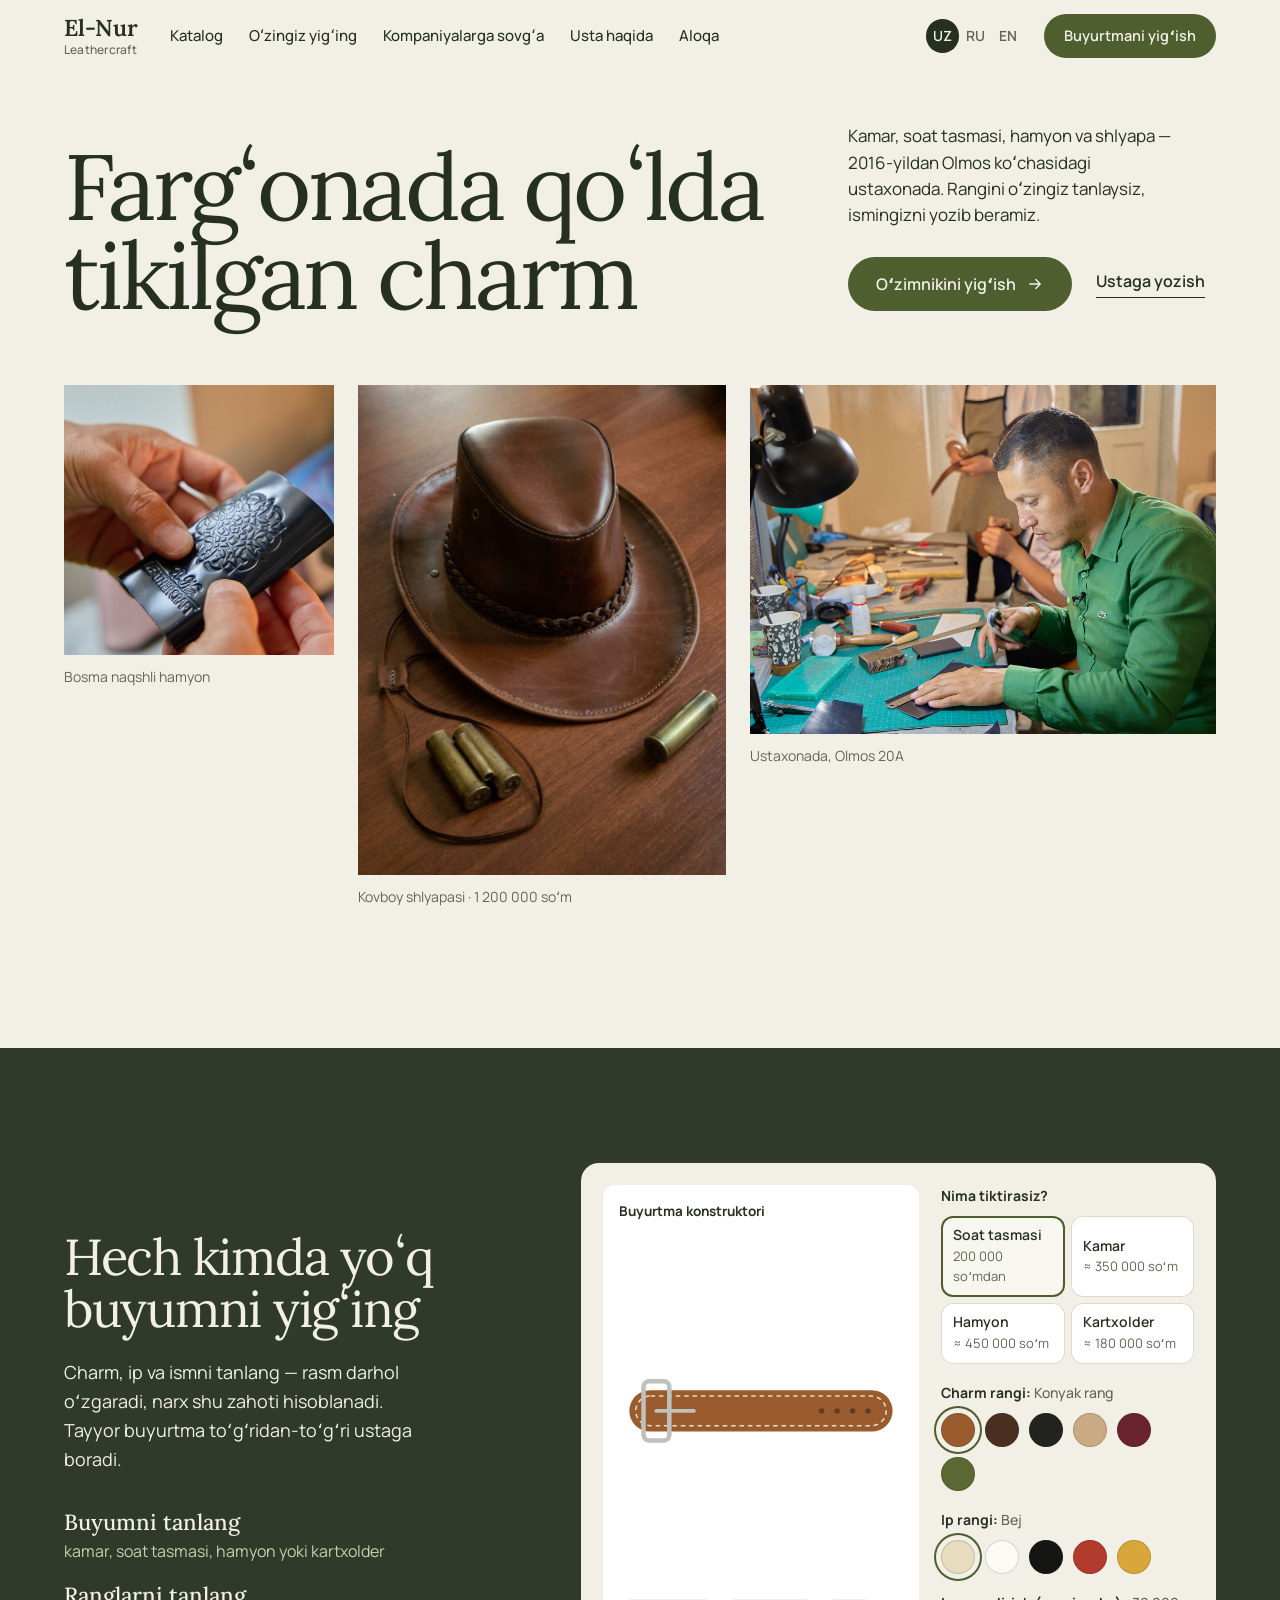
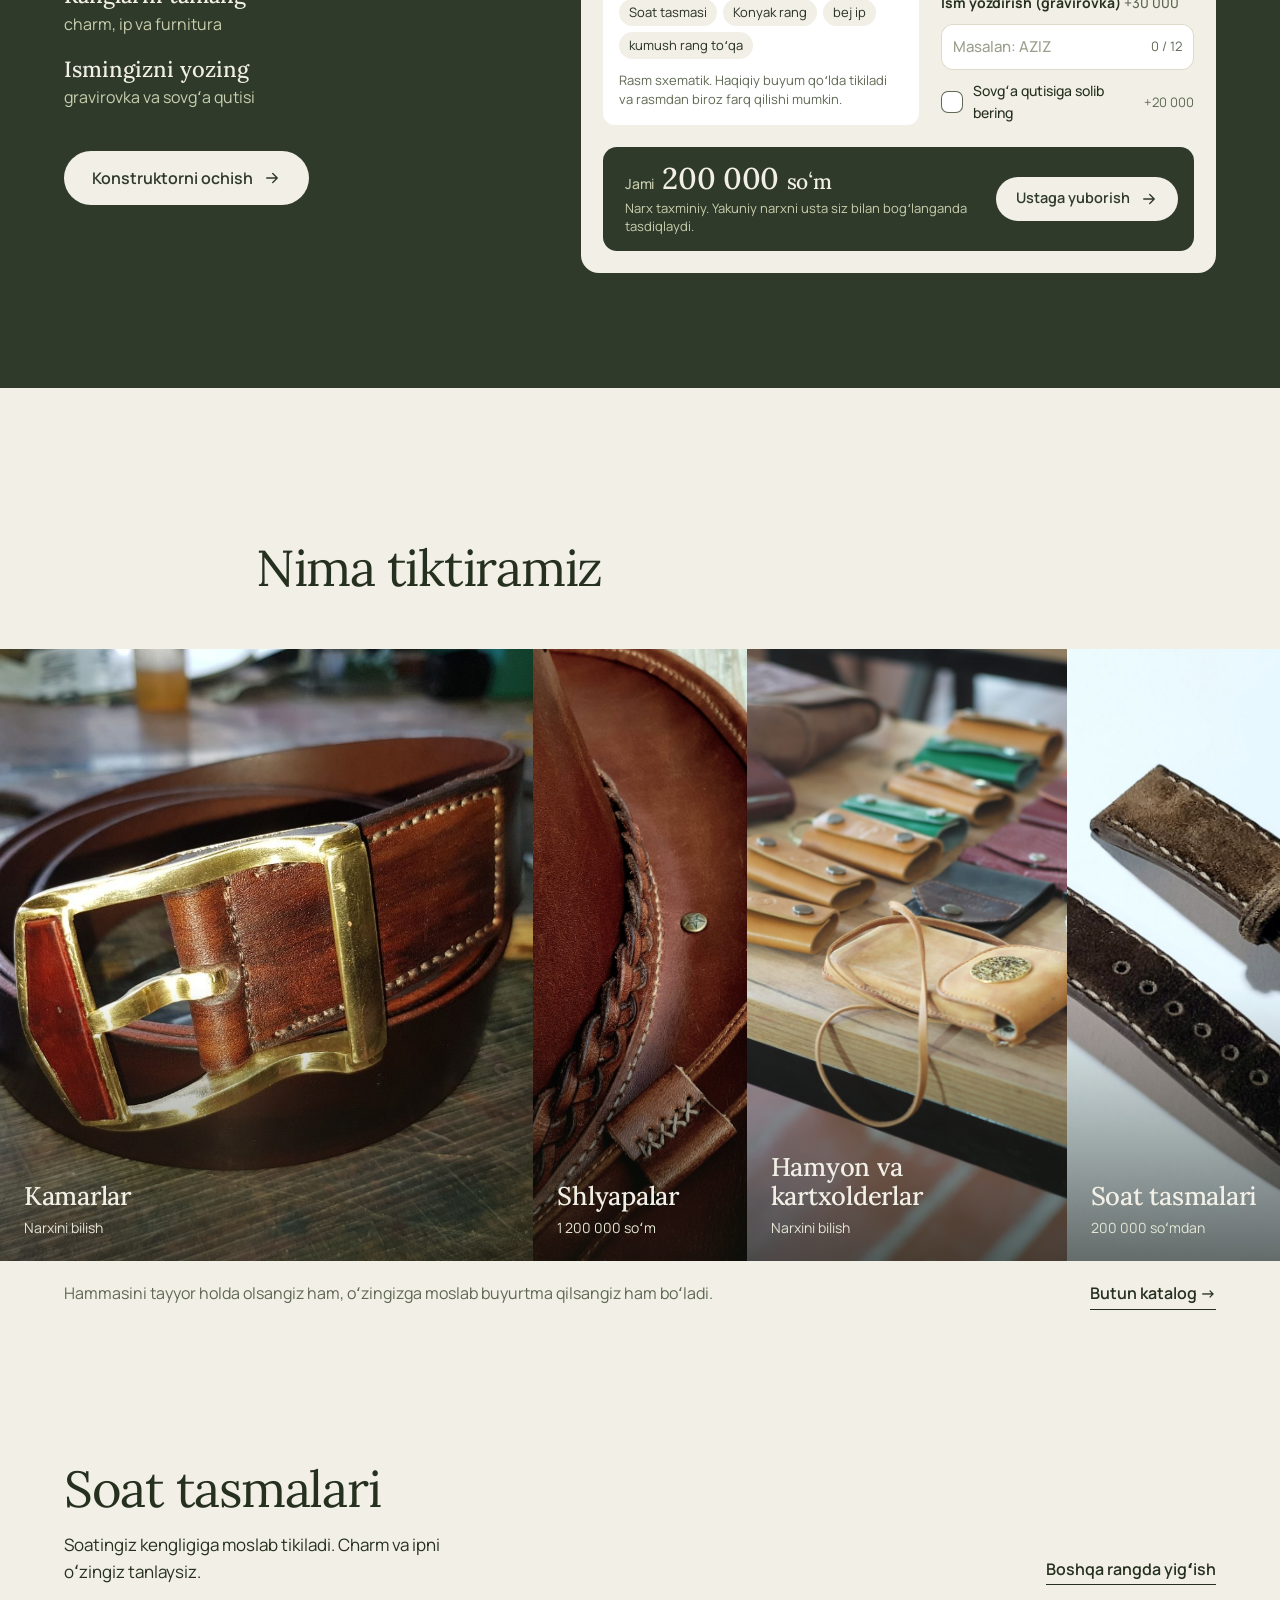
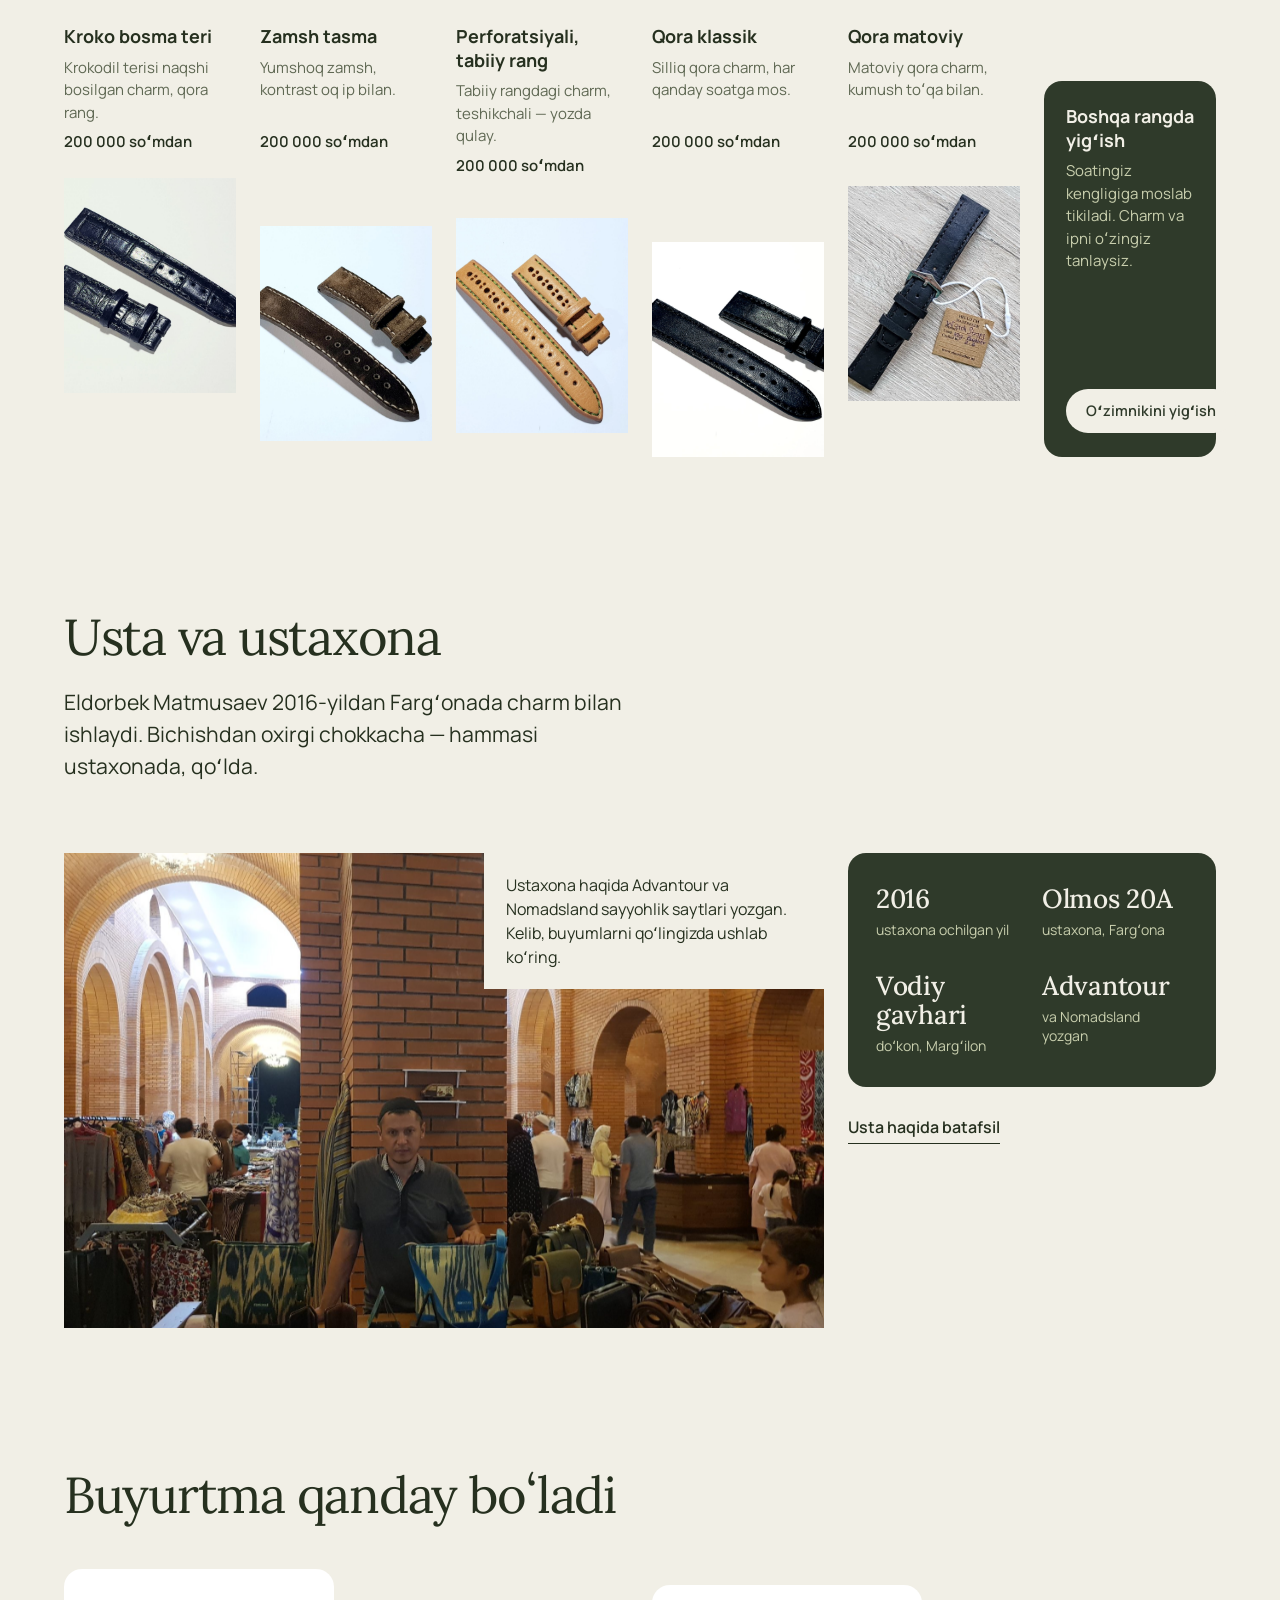
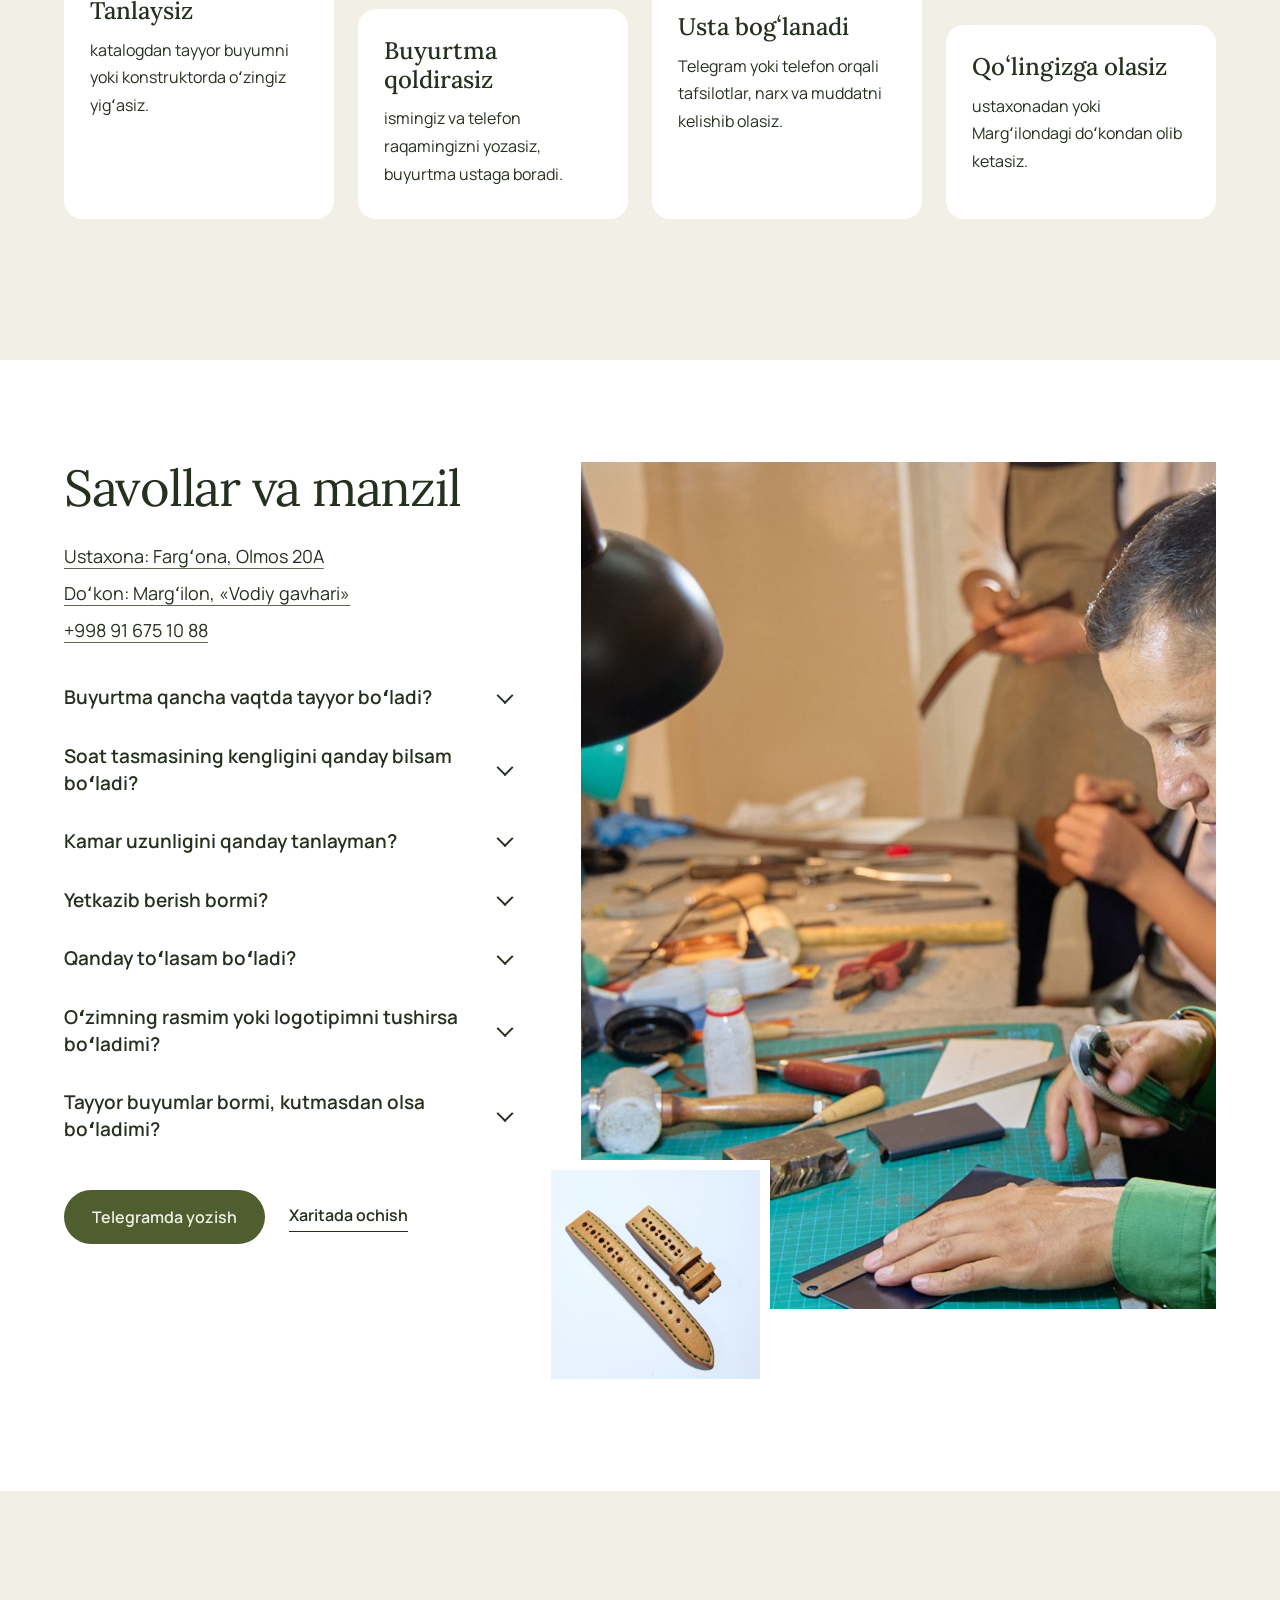
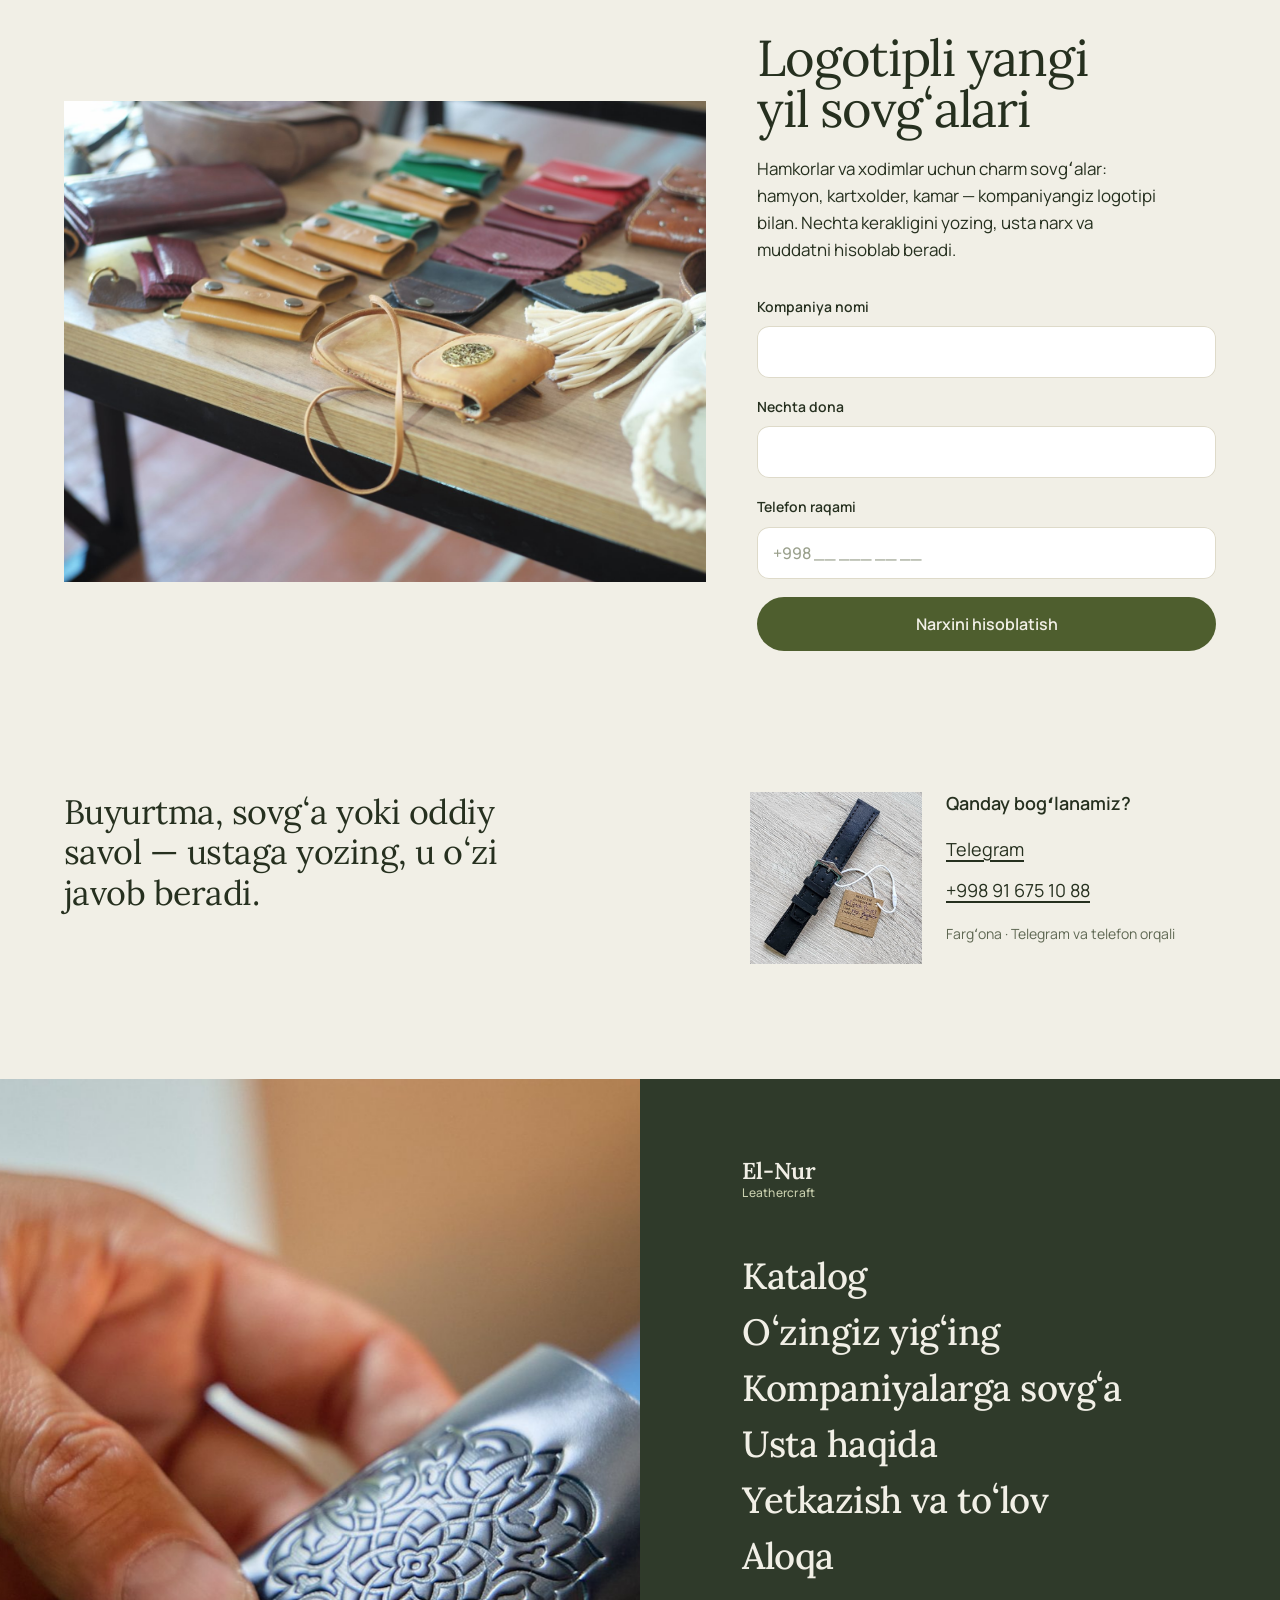
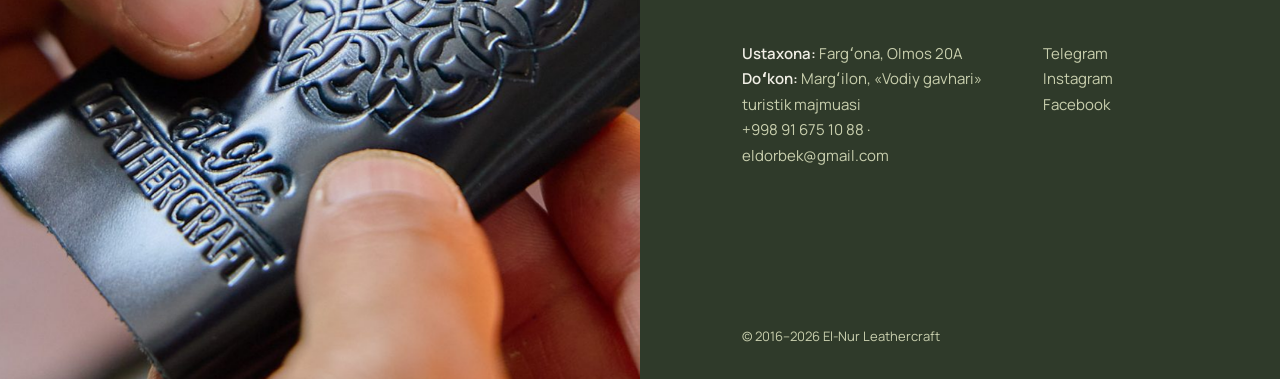
==== index.html @ 0860b99e "El-Nur Leathercraft: sayt (bir sahifali landing + koʻp sahifali versiya) Co-Authored-By: Claude Opus" ====
<!doctype html>
<html lang="uz">
<head>
<meta charset="utf-8">
<meta name="viewport" content="width=device-width, initial-scale=1">
<title>Qoʻlda tikilgan charm buyumlar, Fargʻona — El-Nur</title>
<meta name="description" content="Charm kamar, soat tasmasi, hamyon va shlyapa buyurtmaga: rangini oʻzingiz tanlaysiz, ismingizni yozamiz. Fargʻonadagi ustaxona, 2016-yildan.">
<meta property="og:title" content="Qoʻlda tikilgan charm buyumlar, Fargʻona — El-Nur"><meta property="og:description" content="Charm kamar, soat tasmasi, hamyon va shlyapa buyurtmaga. Fargʻonadagi ustaxona, 2016-yildan."><meta property="og:type" content="website"><meta property="og:image" content="img/master.jpg">
<link rel="icon" href="data:image/svg+xml,%3Csvg xmlns='http://www.w3.org/2000/svg' viewBox='0 0 32 32'%3E%3Crect width='32' height='32' rx='8' fill='%232F3A2A'/%3E%3Ctext x='16' y='22' text-anchor='middle' font-family='Georgia,serif' font-weight='600' font-size='17' fill='%23F1EFE6'%3EEN%3C/text%3E%3C/svg%3E">
<link rel="preconnect" href="https://fonts.googleapis.com">
<link rel="preconnect" href="https://fonts.gstatic.com" crossorigin>
<link href="https://fonts.googleapis.com/css2?family=Lora:wght@400;500;600&family=Manrope:wght@400;500;600;700&display=swap" rel="stylesheet">
<link rel="stylesheet" href="css/style.css">
<link rel="stylesheet" href="css/home.css">
<link rel="preload" as="image" href="img/master.jpg">
<script>document.documentElement.className+=" js"</script>
<script>window.PAGE_META={"uz": ["Qoʻlda tikilgan charm buyumlar, Fargʻona — El-Nur", "Charm kamar, soat tasmasi, hamyon va shlyapa buyurtmaga: rangini oʻzingiz tanlaysiz, ismingizni yozamiz. Fargʻonadagi ustaxona, 2016-yildan."], "ru": ["Кожаные изделия ручной работы в Фергане — El-Nur", "Ремни, ремешки для часов, кошельки и шляпы на заказ: выберите цвет кожи и нитки, добавьте имя. Мастерская в Фергане с 2016 года."], "en": ["Handmade Leather Goods in Fergana — El-Nur Leathercraft", "Belts, watch straps, wallets and hats made to order in Fergana, Uzbekistan. Pick the leather and thread, add initials. Since 2016."]}</script>
</head>
<body class="home" data-page="home" data-langs="uz,ru,en">
<header class="site"><div class="wrap bar"><a class="logo" href="index.html" aria-label="El-Nur Leathercraft"><b>El-Nur</b><span>Leathercraft</span></a><nav class="nav" aria-label="Menu"><a href="katalog.html" data-t="nav.catalog"></a><a href="konstruktor.html" data-t="nav.build"></a><a href="sovgalar.html" data-t="nav.gifts" data-noen></a><a href="usta.html" data-t="nav.about"></a><a href="aloqa.html" data-t="nav.contact"></a></nav><div class="end"><div class="lang" role="group" data-aria="lang.label"><button type="button" data-set="uz" aria-pressed="true">UZ</button><button type="button" data-set="ru" aria-pressed="false">RU</button><button type="button" data-set="en" aria-pressed="false">EN</button></div><a class="btn btn-primary btn-sm" href="konstruktor.html" data-t="cta.build"></a><button class="menu-btn" type="button" aria-expanded="false" aria-controls="drawer" data-aria="menu"><svg viewBox="0 0 24 24" width="20" height="20" fill="none" stroke="currentColor" stroke-width="1.7" stroke-linecap="round"><path d="M4 8h16M4 16h16"/></svg><span class="t" data-t="menu"></span></button></div></div><div class="wrap drawer" id="drawer"><a href="katalog.html" data-t="nav.catalog"></a><a href="konstruktor.html" data-t="nav.build"></a><a href="sovgalar.html" data-t="nav.gifts" data-noen></a><a href="usta.html" data-t="nav.about"></a><a href="yetkazish.html" data-t="nav.delivery" data-noen></a><a href="aloqa.html" data-t="nav.contact"></a><div class="lang" role="group" data-aria="lang.label"><button type="button" data-set="uz" aria-pressed="true">UZ</button><button type="button" data-set="ru" aria-pressed="false">RU</button><button type="button" data-set="en" aria-pressed="false">EN</button></div></div></header>

<main id="top">

<!-- 1. Первый экран: заголовок и три фото «на рейке» -->
<section class="h-hero" aria-labelledby="hh">
  <div class="g12 h-top">
    <h1 id="hh" class="h-title" data-t="hm.h1"></h1>
    <div class="h-side">
      <p class="h-lead" data-t="hm.lead"></p>
      <div class="h-ctas">
        <a class="btn btn-primary" href="konstruktor.html"><span data-t="hm.cta"></span><svg class="arr" viewBox="0 0 24 24" fill="none" stroke="currentColor" stroke-width="1.8" stroke-linecap="round" stroke-linejoin="round"><path d="M5 12h14M13 6l6 6-6 6"/></svg></a>
        <a class="link" data-link="tg" href="#" data-t="hm.cta2"></a>
      </div>
    </div>
  </div>
  <div class="g12 h-rail">
    <figure class="pr pr-sq"><img src="img/emboss.jpg" width="2000" height="1333" alt="Bosma naqshli charm hamyon qoʻlda"><figcaption data-t="cap.emboss"></figcaption></figure>
    <figure class="pr pr-tall"><img src="img/hat.jpg" width="768" height="1024" alt="Jigarrang charm kovboy shlyapasi"><figcaption><span data-t="cap.hat"></span> · <span data-t="c.p5"></span></figcaption></figure>
    <figure class="pr pr-wide shutter"><img src="img/master.jpg" width="2000" height="1333" alt="Usta ustaxonada charm bilan ishlamoqda"><figcaption data-t="cap.master"></figcaption></figure>
  </div>
</section>

<!-- 2. Конструктор с живой ценой (выбранный вариант 2) -->
<section class="h-build on-dark" aria-labelledby="bh">
  <div class="wrap h-build-grid">
    <div class="h-build-text rv">
      <h2 id="bh" data-t="hm.bh"></h2>
      <p data-t="hm.bt"></p>
      <ul class="h-steps">
        <li><b data-t="d.s1b"></b><span data-t="d.s1t"></span></li>
        <li><b data-t="d.s2b"></b><span data-t="d.s2t"></span></li>
        <li><b data-t="d.s3b"></b><span data-t="d.s3t"></span></li>
      </ul>
      <a class="btn btn-light" href="konstruktor.html"><span data-t="d.cta"></span><svg class="arr" viewBox="0 0 24 24" fill="none" stroke="currentColor" stroke-width="1.8" stroke-linecap="round" stroke-linejoin="round"><path d="M5 12h14M13 6l6 6-6 6"/></svg></a>
    </div>
    <div class="builder rv d1" id="mini" data-ui aria-label="Konstruktor">
      <div class="stage">
        <div class="stage-top"><b data-t="b.title"></b></div>
        <svg id="art" class="art" viewBox="0 0 520 240" role="img" aria-label=""></svg>
        <div>
          <div class="chips" id="chips"></div>
          <p class="disclaimer" data-t="b.disc"></p>
        </div>
      </div>
      <div class="controls">
        <div><p class="ctl-label" data-t="b.item"></p><div class="items" id="items"></div></div>
        <div><p class="ctl-label"><span class="k" data-t="b.leather"></span>: <span id="leatherName"></span></p><div class="swatches" id="leather"></div></div>
        <div><p class="ctl-label"><span class="k" data-t="b.thread"></span>: <span id="threadName"></span></p><div class="swatches" id="thread"></div></div>
        <div>
          <p class="ctl-label"><span class="k" data-t="b.engr"></span> <span style="white-space:nowrap">+30 000</span></p>
          <label class="field"><input id="engr" autocomplete="off" data-ph="b.engrph" placeholder=""><small id="cnt">0 / 12</small></label>
          <label class="check"><input type="checkbox" id="box"> <b data-t="b.box"></b> <span class="pr">+20 000</span></label>
        </div>
      </div>
      <div class="total">
        <div>
          <div class="sum"><small data-t="total"></small><span id="sum">200 000</span> <span class="cur" data-t="cur"></span></div>
          <p data-t="b.approx"></p>
        </div>
        <a class="btn btn-light btn-sm" id="miniGo" href="konstruktor.html"><span data-t="b.send"></span><svg class="arr" viewBox="0 0 24 24" fill="none" stroke="currentColor" stroke-width="1.8" stroke-linecap="round" stroke-linejoin="round"><path d="M5 12h14M13 6l6 6-6 6"/></svg></a>
      </div>
    </div>
  </div>
</section>

<!-- 3. Что шьём: полоса неравных фото -->
<section class="h-band-sec" aria-labelledby="bandh">
  <h2 id="bandh" class="g12-h rv" data-t="hm.band"></h2>
  <div class="band">
    <a class="panel p1" href="katalog.html"><img src="img/belt.jpg" width="1280" height="960" alt="Latun toʻqali charm kamar" loading="lazy"><span class="p-t"><b data-t="c.2"></b><small data-t="tg.ask"></small></span></a>
    <a class="panel p2" href="katalog.html"><img src="img/hat-detail.jpg" width="1012" height="1400" alt="Charm shlyapa, toʻqilgan bogʻich" loading="lazy"><span class="p-t"><b data-t="c.5"></b><small data-t="c.p5"></small></span></a>
    <a class="panel p3" href="katalog.html"><img src="img/table.jpg" width="2000" height="1333" alt="Stol ustida charm hamyon va kartxolderlar" loading="lazy"><span class="p-t"><b data-t="c.3"></b><small data-t="tg.ask"></small></span></a>
    <a class="panel p4" href="katalog.html"><img src="img/strap-suede.jpg" width="1280" height="1280" alt="Zamsh soat tasmasi" loading="lazy"><span class="p-t"><b data-t="c.1"></b><small data-t="c.p1"></small></span></a>
  </div>
  <div class="wrap band-foot"><p data-t="hm.bandcap"></p><a class="link" href="katalog.html" data-t="c.all"></a></div>
</section>

<!-- 4. Ремешки: настоящие модели со старого сайта, ряд с прокруткой -->
<section class="h-straps" aria-labelledby="sh">
  <div class="wrap straps-head rv">
    <div><h2 id="sh" data-t="hm.sh"></h2><p data-t="hm.ss"></p></div>
    <a class="link" href="konstruktor.html?i=strap" data-t="s.more"></a>
  </div>
  <ul class="straps" id="straps">
    <li class="o1"><b data-t="s.croco"></b><p data-t="s.d1"></p><span class="price" data-t="c.p1"></span><img src="img/strap-croco.jpg" width="1280" height="1280" alt="" loading="lazy"></li>
    <li class="o2"><b data-t="s.suede"></b><p data-t="s.d2"></p><span class="price" data-t="c.p1"></span><img src="img/strap-suede.jpg" width="1280" height="1280" alt="" loading="lazy"></li>
    <li class="o3"><b data-t="s.nature"></b><p data-t="s.d3"></p><span class="price" data-t="c.p1"></span><img src="img/strap-nature.jpg" width="1280" height="1280" alt="" loading="lazy"></li>
    <li class="o4"><b data-t="s.black"></b><p data-t="s.d4"></p><span class="price" data-t="c.p1"></span><img src="img/strap-black.jpg" width="1280" height="1280" alt="" loading="lazy"></li>
    <li class="o5"><b data-t="s.matte"></b><p data-t="s.d5"></p><span class="price" data-t="c.p1"></span><img src="img/strap-matte.jpg" width="1000" height="1000" alt="" loading="lazy"></li>
    <li class="o6 more on-dark"><b data-t="s.more"></b><p data-t="hm.ss"></p><a class="btn btn-light btn-sm" href="konstruktor.html?i=strap" data-t="hm.cta"></a></li>
  </ul>
</section>

<!-- 5. Мастер: широкое фото, плашка, факты -->
<section class="h-about wrap" aria-labelledby="ah">
  <h2 id="ah" class="rv" data-t="hm.ah"></h2>
  <p class="about-lead rv" data-t="hm.al"></p>
  <div class="about-tiles">
    <figure class="about-photo rv"><img data-par src="img/shop.jpg" width="2000" height="1500" alt="El-Nur doʻkoni, Margʻilon" loading="lazy"><p class="about-note" data-t="hm.anote"></p></figure>
    <div class="about-side rv d1">
      <dl class="facts about-tile on-dark">
        <div><dt data-t="fx.1b"></dt><dd data-t="fx.1s"></dd></div>
        <div><dt data-t="fx.2b"></dt><dd data-t="fx.2s"></dd></div>
        <div><dt data-t="fx.3b"></dt><dd data-t="fx.3s"></dd></div>
        <div><dt data-t="fx.4b"></dt><dd data-t="fx.4s"></dd></div>
      </dl>
      <div class="badge" data-sax hidden><b data-t="a.badge.b"></b><span data-t="a.badge.t"></span></div>
      <a class="link" href="usta.html" data-t="a.btn"></a>
    </div>
  </div>
</section>

<!-- 6. Как проходит заказ -->
<section class="h-how wrap" aria-labelledby="oh">
  <h2 id="oh" class="rv" data-t="hm.oh"></h2>
  <ol class="how-row">
    <li class="rv"><b data-t="o.1b"></b><span data-t="o.1t"></span></li>
    <li class="rv d1"><b data-t="o.2b"></b><span data-t="o.2t"></span></li>
    <li class="rv d2"><b data-t="o.3b"></b><span data-t="o.3t"></span></li>
    <li class="rv d3"><b data-t="o.4b"></b><span data-t="o.4t"></span></li>
  </ol>
</section>

<!-- 7. Вопросы рядом с фото магазина -->
<section class="h-faq" aria-labelledby="fh">
  <div class="wrap faq-grid">
    <div class="faq-col">
      <h2 id="fh" data-t="hm.fh"></h2>
      <ul class="faq-facts">
        <li><a data-link="route-ws" href="#" data-t="hm.ws"></a></li>
        <li><a data-link="route-sh" href="#" data-t="hm.sp"></a></li>
        <li><a data-link="tel" href="#" data-phone></a></li>
      </ul>
      <div class="faq" id="faq"></div>
      <div class="faq-end"><a class="btn btn-primary" data-link="tg" href="#" data-t="th.tg"></a><a class="link" data-link="route-ws" href="#" data-t="hm.route"></a></div>
    </div>
    <div class="faq-pics">
      <figure class="fp-tall"><img data-par src="img/master.jpg" width="2000" height="1333" alt="Ustaxonada charm bichilmoqda" loading="lazy"></figure>
      <figure class="fp-sq"><img src="img/strap-nature.jpg" width="1280" height="1280" alt="" loading="lazy"></figure>
    </div>
  </div>
</section>

<!-- 8. Компании -->
<section class="h-corp wrap" aria-labelledby="kh" data-noen>
  <div class="corp2" data-formbox>
    <figure class="corp-photo"><img data-par src="img/table.jpg" width="2000" height="1333" alt="Charm hamyon va kartxolderlar" loading="lazy"></figure>
    <div class="corp-body">
      <div data-hide-on-ok>
        <h2 id="kh" data-t="k.h"></h2>
        <p class="t" data-t="k.t"></p>
      </div>
      <form class="form" data-kind="corporate" novalidate>
        <input class="hp" type="text" name="website" tabindex="-1" autocomplete="off" aria-hidden="true">
        <div class="fld"><label for="c1" data-t="k.f1"></label><input id="c1" type="text" name="company" autocomplete="organization"></div>
        <div class="fld"><label for="c2" data-t="k.f2"></label><input id="c2" type="text" name="qty" inputmode="numeric"></div>
        <div class="fld"><label for="c3" data-t="k.f3"></label><input id="c3" type="tel" name="phone" autocomplete="tel" placeholder="+998 __ ___ __ __"><p class="err" data-t="e.phone"></p></div>
        <button class="btn btn-primary" type="submit" data-t="k.btn"></button>
        <div class="fail" role="alert"><p class="fail-t"></p><div class="row"><a class="btn btn-line btn-sm tgbtn" href="#" target="_blank" rel="noopener"></a></div></div>
      </form>
      <div class="thanks" role="status"><h3 class="th-h"></h3><p class="th-t" style="margin-top:12px"></p></div>
    </div>
  </div>
</section>

<!-- 9. Связь -->
<section class="h-contact wrap" aria-labelledby="cq">
  <p class="c-sentence rv" data-t="hm.ct"></p>
  <img class="c-pic rv d1" src="img/strap-matte.jpg" width="1000" height="1000" alt="" loading="lazy">
  <div class="c-links rv d2">
    <h2 id="cq" data-t="hm.cq"></h2>
    <a data-link="tg" href="#">Telegram</a>
    <a data-link="tel" href="#" data-phone></a>
    <small data-t="hm.cn"></small>
  </div>
</section>
</main>

<footer class="h-foot">
  <div class="hf-photo"><img data-par src="img/emboss.jpg" width="2000" height="1333" alt="" loading="lazy"></div>
  <div class="hf-body">
    <a class="logo" href="index.html"><b>El-Nur</b><span>Leathercraft</span></a>
    <nav class="hf-menu" aria-label="Footer">
      <a href="katalog.html" data-t="nav.catalog"></a>
      <a href="konstruktor.html" data-t="nav.build"></a>
      <a href="sovgalar.html" data-t="nav.gifts" data-noen></a>
      <a href="usta.html" data-t="nav.about"></a>
      <a href="yetkazish.html" data-t="nav.delivery" data-noen></a>
      <a href="aloqa.html" data-t="nav.contact"></a>
    </nav>
    <div class="hf-info">
      <div><b data-t="foot.workshop"></b> <span data-t="foot.workshopv"></span><br><b data-t="foot.shop"></b> <span data-t="foot.shopv"></span><br><a data-link="tel" href="#" data-phone></a> · <a data-link="mail" href="#" data-email></a></div>
      <div><a data-link="tg" href="#">Telegram</a><br><a data-link="ig" href="#">Instagram</a><br><a data-link="fb" href="#">Facebook</a></div>
    </div>
    <p class="hf-legal" data-t="foot.copy"></p>
  </div>
</footer>
<div class="fab"><a class="tg" data-link="tg" href="#" data-aria="fab.tg"><svg viewBox="0 0 24 24" fill="none" stroke="currentColor" stroke-width="1.7" stroke-linejoin="round"><path d="M21 4L3 11.2l6.3 2.3L18 7.5l-6.6 7.2 7.1 5.3L21 4z"/></svg></a><a class="call" data-link="tel" href="#" data-aria="fab.call"><svg viewBox="0 0 24 24" fill="none" stroke="currentColor" stroke-width="1.7" stroke-linejoin="round"><path d="M5 4h4l2 5-2.5 1.5a11 11 0 005 5L15 13l5 2v4a2 2 0 01-2 2A16 16 0 013 6a2 2 0 012-2z"/></svg></a></div>
<script src="js/i18n.js"></script>
<script src="js/i18n-home.js"></script>
<script src="js/config.js"></script>
<script src="js/main.js"></script>
<script src="js/builder.js"></script>
<script src="js/home.js"></script>
</body>
</html>
---- css/style.css ----
/* El-Nur Leathercraft — стиль «Олива и лён» (см. дизайн.md). Палитру и шрифты не менять. */
:root{
  --bg:#F1EFE6; --surface:#FFFFFF; --line:#DEDAC9; --text:#26301F; --muted:#5F6853;
  --accent:#4E5E2E; --accent-hover:#435127; --accent-press:#384421;
  --dark:#2F3A2A; --dark-2:#38452F; --on-dark:#F1EFE6; --on-dark-muted:#C9CFAE; --ph:#D6D0BA;
  --sel:#F7F7F0; --error:#9A3B2A;
  --r:18px; --header:72px; --bar:72px;
  --serif:"Lora",Georgia,serif; --sans:"Manrope",system-ui,-apple-system,"Segoe UI",sans-serif;
}
*{box-sizing:border-box;margin:0;padding:0}
html{-webkit-text-size-adjust:100%;scroll-behavior:smooth;scroll-padding-top:calc(var(--header) + 16px)}
body{background:var(--bg);color:var(--text);font:400 17px/1.6 var(--sans);-webkit-font-smoothing:antialiased;overflow-x:hidden}
a{color:inherit}
svg{display:block}
img{max-width:100%;display:block}
[hidden]{display:none!important}
.wrap{max-width:1360px;margin:0 auto;padding-left:40px;padding-right:40px}
:focus-visible{outline:2px solid var(--accent);outline-offset:3px}
.on-dark :focus-visible,.site :focus-visible,.foot :focus-visible,.hero :focus-visible .btn{outline-color:var(--on-dark-muted)}
.builder :focus-visible,.kb :focus-visible{outline-color:var(--accent)}
.sr{position:absolute;width:1px;height:1px;overflow:hidden;clip:rect(0 0 0 0);white-space:nowrap}

/* ---------- шапка ---------- */
.site{position:sticky;top:0;z-index:30;background:var(--dark);color:var(--on-dark)}
.bar{display:flex;align-items:center;gap:32px;height:var(--header)}
.logo{display:flex;flex-direction:column;text-decoration:none;line-height:1}
.logo b{font:600 23px/1 var(--serif);letter-spacing:-.01em}
.logo span{font:500 12px/1 var(--sans);color:var(--on-dark-muted);margin-top:5px;letter-spacing:.02em}
.nav{display:flex;gap:26px}
.nav a{font-size:15px;font-weight:500;text-decoration:none;padding:6px 0;background:linear-gradient(currentColor,currentColor) 0 100%/0 1px no-repeat;transition:background-size .25s}
.nav a:hover,.nav a[aria-current="page"]{background-size:100% 1px}
.end{margin-left:auto;display:flex;align-items:center;gap:20px}
.lang{display:flex;align-items:center;font-size:14px;font-weight:600;color:var(--on-dark-muted)}
.lang button{font:inherit;color:inherit;background:none;border:0;cursor:pointer;padding:6px 7px;border-radius:999px;transition:background-color .2s,color .2s}
.lang button:hover{color:var(--on-dark)}
.lang button[aria-pressed="true"]{color:var(--dark);background:var(--on-dark)}
.menu-btn{display:none;align-items:center;gap:8px;height:44px;padding:0 14px;border:0;border-radius:999px;background:var(--dark-2);color:var(--on-dark);font:600 14px/1 var(--sans);cursor:pointer}
.drawer{display:none;border-top:1px solid rgba(201,207,174,.2);padding-top:12px;padding-bottom:20px}
.drawer.open{display:block}
.drawer a{display:block;padding:12px 0;font-size:18px;font-weight:500;text-decoration:none}
.drawer .lang{margin-top:10px}

/* ---------- кнопки ---------- */
.btn{display:inline-flex;align-items:center;justify-content:center;gap:10px;height:54px;padding:0 28px;border-radius:999px;border:0;font:600 16px/1 var(--sans);text-decoration:none;cursor:pointer;transition:background-color .2s,color .2s,transform .15s,box-shadow .2s;white-space:nowrap}
.btn svg{width:18px;height:18px;flex:none;transition:transform .2s}
.btn:hover svg.arr{transform:translateX(3px)}
.btn:active{transform:translateY(1px)}
.btn:disabled,.btn[aria-disabled="true"]{background:var(--line);color:var(--muted);cursor:not-allowed}
.btn-light{background:var(--on-dark);color:var(--dark)}
.btn-light:hover{background:var(--surface)}
.btn-line-dark{background:transparent;color:var(--on-dark);box-shadow:inset 0 0 0 1.5px rgba(201,207,174,.55)}
.btn-line-dark:hover{box-shadow:inset 0 0 0 1.5px var(--on-dark)}
.btn-primary{background:var(--accent);color:var(--on-dark)}
.btn-primary:hover{background:var(--accent-hover)}
.btn-primary:active{background:var(--accent-press)}
.btn-line{background:transparent;color:var(--text);box-shadow:inset 0 0 0 1.5px var(--text)}
.btn-line:hover{background:var(--surface);box-shadow:none}
.btn-sm{height:44px;padding:0 20px;font-size:14.5px}
.btn-block{width:100%}
.link{font-weight:600;font-size:16px;text-decoration:none;border-bottom:1.5px solid currentColor;padding-bottom:2px}

/* ---------- заглушка фото ---------- */
.ph{position:relative;background:var(--ph);overflow:hidden;border-radius:var(--r)}
.ph::before{content:"";position:absolute;inset:0;background:repeating-linear-gradient(135deg,transparent 0 22px,rgba(38,48,31,.035) 22px 23px)}
.ph svg{position:absolute;right:18px;top:18px;width:22px;height:22px;color:var(--muted)}
.ph-label{position:absolute;left:20px;right:20px;bottom:18px;font-size:13px;line-height:1.45;color:var(--muted)}
.ph-label b{display:block;color:var(--text);font-weight:600}

/* ---------- первый экран ---------- */
.hero{background:var(--dark);color:var(--on-dark);padding:48px 0 88px}
.hero-grid{display:grid;grid-template-columns:minmax(0,5fr) minmax(0,6.4fr);gap:64px;align-items:center;min-height:calc(100svh - var(--header) - 136px)}
.eyebrow{font-size:16px;font-weight:500;color:var(--muted);margin-bottom:28px}
.hero .eyebrow,.on-dark .eyebrow{color:var(--on-dark-muted)}
h1,.h1{font:500 clamp(40px,2.1rem + 2.5vw,72px)/1.03 var(--serif);letter-spacing:-.025em;text-wrap:balance}
h2,.h2{font:500 clamp(32px,1.6rem + 1.6vw,52px)/1.05 var(--serif);letter-spacing:-.02em;text-wrap:balance}
h3,.h3{font:500 clamp(22px,1.2rem + .8vw,30px)/1.2 var(--serif);letter-spacing:-.01em}
.lead{margin-top:30px;max-width:32em;font-size:18px;line-height:1.6}
.ctas{display:flex;flex-wrap:wrap;gap:12px;margin-top:40px}
.note{margin-top:44px;display:flex;gap:28px;flex-wrap:wrap;font-size:14.5px;color:var(--on-dark-muted)}
.note b{display:block;font:500 20px/1.2 var(--serif);color:var(--on-dark);margin-bottom:4px}

/* ---------- мини-конструктор (первый экран) ---------- */
.builder{background:var(--bg);color:var(--text);border-radius:var(--r);padding:22px;display:grid;grid-template-columns:1.25fr 1fr;gap:22px}
.stage{background:var(--surface);border-radius:12px;display:flex;flex-direction:column;justify-content:space-between;padding:16px;min-height:100%}
.stage-top{display:flex;justify-content:space-between;align-items:center;font-size:13.5px;font-weight:600}
.stage-top span{color:var(--muted);font-weight:500}
.art{width:100%;height:auto;margin:auto 0;padding:24px 0}
.chips{display:flex;flex-wrap:wrap;gap:6px}
.chip{font-size:12.5px;line-height:1;padding:7px 10px;border-radius:999px;background:var(--bg);color:var(--text)}
.disclaimer{margin-top:12px;font-size:12px;line-height:1.45;color:var(--muted)}
.controls{display:flex;flex-direction:column;gap:18px}
.ctl-label{font-size:14px;font-weight:700;margin-bottom:9px}
.ctl-label span{font-weight:500;color:var(--muted)}
.ctl-label .k{color:var(--text);font-weight:700}
.items{display:grid;grid-template-columns:1fr 1fr;gap:6px}
.item{font:inherit;color:inherit;text-align:left;cursor:pointer;border:0;border-radius:12px;background:var(--surface);padding:10px 12px;box-shadow:inset 0 0 0 1px var(--line);transition:box-shadow .15s,background-color .15s}
.item b{display:block;font-size:14px;font-weight:600;line-height:1.25}
.item small{display:block;font-size:12.5px;color:var(--muted);margin-top:2px}
.item:hover{box-shadow:inset 0 0 0 1px var(--muted)}
.item[aria-pressed="true"]{box-shadow:inset 0 0 0 2px var(--accent);background:var(--sel)}
.swatches{display:flex;flex-wrap:wrap;gap:10px}
.sw{width:34px;height:34px;border-radius:50%;border:0;cursor:pointer;box-shadow:inset 0 0 0 1px rgba(38,48,31,.18);position:relative;transition:transform .15s}
.sw:hover{transform:scale(1.08)}
.sw[aria-pressed="true"]::after{content:"";position:absolute;inset:-5px;border-radius:50%;box-shadow:0 0 0 2px var(--accent)}
.field{display:flex;align-items:center;height:46px;border-radius:12px;background:var(--surface);box-shadow:inset 0 0 0 1px var(--line);padding:0 12px;transition:box-shadow .15s}
.field:focus-within{box-shadow:inset 0 0 0 2px var(--accent)}
.field input{flex:1;min-width:0;border:0;outline:0;background:transparent;font:600 15px var(--sans);color:var(--text);letter-spacing:.06em;text-transform:uppercase}
.field input::placeholder{color:#9AA08C;letter-spacing:0;text-transform:none;font-weight:500}
.field small{font-size:12.5px;color:var(--muted)}
.check{display:flex;align-items:center;gap:10px;font-size:14px;cursor:pointer;margin-top:10px}
.check input{appearance:none;-webkit-appearance:none;width:22px;height:22px;border-radius:7px;background:var(--surface);box-shadow:inset 0 0 0 1px var(--muted);display:grid;place-items:center;cursor:pointer;flex:none;margin:0}
.check input:checked{background:var(--accent);box-shadow:none}
.check input:checked::after{content:"";width:10px;height:6px;border:2px solid var(--on-dark);border-top:0;border-right:0;transform:rotate(-45deg) translate(1px,-1px)}
.check b{font-weight:500}
.check .pr{color:var(--muted);white-space:nowrap;margin-left:auto}
.total{grid-column:1/-1;background:var(--dark);color:var(--on-dark);border-radius:14px;padding:16px 16px 16px 22px;display:flex;align-items:center;gap:20px}
.total .sum{font:500 30px/1 var(--serif);letter-spacing:-.01em;white-space:nowrap}
.total .sum small{font:500 14px var(--sans);color:var(--on-dark-muted);margin-right:8px}
.total .sum .cur{font-size:.7em}
.total p{font-size:12.5px;line-height:1.4;color:var(--on-dark-muted);margin-top:6px;max-width:30em}
.total .btn{margin-left:auto;flex:none}

/* ---------- секции ---------- */
.sec{padding-top:120px}
.sec-head{display:flex;align-items:flex-end;justify-content:space-between;gap:24px;margin-bottom:48px}
.sec-head p{color:var(--muted);margin-top:14px;max-width:34em}
.tiles{display:grid;grid-template-columns:repeat(3,1fr);gap:40px 16px}
.tile{text-decoration:none;display:block}
.tile .ph{aspect-ratio:16/11;transition:transform .35s}
.tile:hover .ph{transform:translateY(-4px)}
.tile .row{display:flex;justify-content:space-between;gap:12px;margin-top:14px;font-size:16px;font-weight:600}
.tile .row span{font-weight:500;color:var(--muted);white-space:nowrap}

.dark{background:var(--dark);color:var(--on-dark);margin-top:120px;padding:96px 0}
.dark .dk{display:grid;grid-template-columns:minmax(0,1fr) minmax(0,1fr);gap:64px;align-items:center}
.dark p.t{color:var(--on-dark);margin-top:24px;max-width:30em}
.dsteps{list-style:none;counter-reset:s}
.dsteps li{counter-increment:s;display:grid;grid-template-columns:56px 1fr;gap:8px;padding:22px 0;border-top:1px solid rgba(201,207,174,.25)}
.dsteps li:last-child{border-bottom:1px solid rgba(201,207,174,.25)}
.dsteps li::before{content:counter(s);font:500 30px/1 var(--serif);color:var(--on-dark-muted)}
.dsteps b{display:block;font-weight:600}
.dsteps span{color:var(--on-dark-muted);font-size:15.5px}
.dark .ctas{margin-top:36px}

.pop{display:grid;grid-template-columns:repeat(4,1fr);gap:16px}
.card{background:var(--surface);border-radius:var(--r);padding:16px;display:flex;flex-direction:column}
.card .im{background:var(--bg);border-radius:12px;aspect-ratio:1/1;display:grid;place-items:center;padding:12px;transition:transform .35s}
.card:hover .im{transform:translateY(-4px)}
.card .im svg{width:100%;height:auto}
.card .nm{margin-top:14px;font-size:16px;font-weight:600;display:flex;justify-content:space-between;gap:10px}
.card .nm span{color:var(--muted);font-weight:500;white-space:nowrap}
.card .sub{font-size:13px;color:var(--muted);margin-top:2px}
.card .acts{display:flex;flex-direction:column;gap:8px;margin-top:16px}
.card .acts .btn{height:44px;font-size:14.5px;padding:0 16px}

.proof{display:grid;grid-template-columns:1.4fr 1fr 1fr;gap:16px}
.proof .ph{aspect-ratio:4/5}
.proof .ph:first-child{aspect-ratio:auto}
.proof-foot{margin-top:32px}

.about{display:grid;grid-template-columns:minmax(0,1fr) minmax(0,1fr);gap:64px;align-items:center}
.about .ph{aspect-ratio:3/2}
.about p.t{margin-top:24px;max-width:32em}
.about .btn{margin-top:32px}
.badge{margin-top:28px;background:var(--surface);border-radius:var(--r);padding:20px 22px;max-width:32em}
.badge b{display:block;font:500 20px/1.3 var(--serif);margin-bottom:6px}

.corp{background:var(--surface);border-radius:var(--r);padding:56px;display:grid;grid-template-columns:minmax(0,1fr) minmax(0,1fr);gap:64px;align-items:start}
.corp p.t{margin-top:24px;max-width:30em}

.how{list-style:none;display:grid;grid-template-columns:repeat(4,1fr);gap:0 32px;counter-reset:h}
.how li{counter-increment:h;border-top:1.5px solid var(--text);padding-top:20px}
.how li::before{content:counter(h);display:block;font:500 30px/1 var(--serif);margin-bottom:16px;color:var(--muted)}
.how b{display:block;font-weight:700;margin-bottom:6px}
.how span{color:var(--muted);font-size:16px}

.faq{max-width:880px}
.faq details{border-top:1px solid var(--line)}
.faq details:last-child{border-bottom:1px solid var(--line)}
.faq summary{list-style:none;cursor:pointer;padding:22px 40px 22px 0;font:600 18px/1.4 var(--sans);position:relative}
.faq summary::-webkit-details-marker{display:none}
.faq summary::after{content:"";position:absolute;right:6px;top:50%;width:10px;height:10px;border-right:2px solid currentColor;border-bottom:2px solid currentColor;transform:translateY(-70%) rotate(45deg);transition:transform .2s}
.faq details[open] summary::after{transform:translateY(-30%) rotate(-135deg)}
.faq details p{padding:0 40px 24px 0;color:var(--muted)}

/* ---------- подвал ---------- */
.foot{background:var(--dark);color:var(--on-dark);margin-top:120px;padding:72px 0 40px}
.foot-grid{display:grid;grid-template-columns:1.3fr 1fr 1fr;gap:48px}
.foot .logo b{font-size:28px}
.foot p{color:var(--on-dark-muted);font-size:15.5px;margin-top:16px;max-width:24em}
.foot h4{font:700 14px/1.2 var(--sans);margin-bottom:14px}
.foot ul{list-style:none;display:flex;flex-direction:column;gap:9px;font-size:15.5px;color:var(--on-dark-muted)}
.foot ul b{color:var(--on-dark);font-weight:600}
.foot a{text-decoration:none}
.foot ul a:hover{color:var(--on-dark);text-decoration:underline}
.foot .btn{margin-top:20px}
.foot-bottom{margin-top:56px;padding-top:24px;border-top:1px solid rgba(201,207,174,.25);font-size:14px;color:var(--on-dark-muted);display:flex;justify-content:space-between;gap:16px;flex-wrap:wrap}

/* ---------- плавающие кнопки ---------- */
.fab{display:none;position:fixed;right:16px;bottom:16px;z-index:40;flex-direction:column;gap:10px;transition:bottom .2s}
.fab a{width:54px;height:54px;border-radius:50%;display:grid;place-items:center;transition:transform .15s,background-color .2s}
.fab a:active{transform:scale(.95)}
.fab a svg{width:22px;height:22px}
.fab .tg{background:var(--accent);color:var(--on-dark)}
.fab .call{background:var(--surface);color:var(--text);box-shadow:inset 0 0 0 1px var(--line)}
.has-bar .fab{bottom:calc(var(--bar) + 16px)}

/* ---------- внутренние страницы ---------- */
.page-head{padding:72px 0 0}
.page-head p.lead{color:var(--text)}
.page-head .eyebrow{margin-bottom:20px}
.prose{max-width:760px}
.prose h2{margin-top:72px;margin-bottom:24px}
.prose h3{margin-top:40px;margin-bottom:10px}
.prose p+p{margin-top:14px}
.lines{list-style:none;max-width:880px;margin-top:40px}
.lines li{padding:20px 0;border-top:1px solid var(--line);display:grid;grid-template-columns:minmax(0,220px) 1fr;gap:24px}
.lines li:last-child{border-bottom:1px solid var(--line)}
.lines b{font-weight:700}
.lines span{color:var(--text)}
.lines em{font-style:normal;color:var(--muted)}
.filters{display:flex;flex-wrap:wrap;gap:8px;margin-top:40px}
.fchip{font:600 14px/1 var(--sans);padding:12px 18px;border-radius:999px;border:0;cursor:pointer;background:var(--surface);color:var(--text);box-shadow:inset 0 0 0 1px var(--line);transition:background-color .2s,color .2s}
.fchip:hover{box-shadow:inset 0 0 0 1px var(--muted)}
.fchip[aria-pressed="true"]{background:var(--accent);color:var(--on-dark);box-shadow:none}
.cat{display:grid;grid-template-columns:repeat(3,1fr);gap:40px 16px;margin-top:48px}
.cat .tile .ph{aspect-ratio:4/5}
.cat .acts{display:flex;flex-direction:column;gap:8px;margin-top:14px;align-items:flex-start}
.cat .empty{font-size:14.5px;color:var(--muted);margin-top:10px}
.contact-grid{display:grid;grid-template-columns:minmax(0,1fr) minmax(0,1.1fr);gap:48px;margin-top:56px;align-items:start}
.place{padding:24px 0;border-top:1px solid var(--line)}
.place:first-child{border-top:0;padding-top:0}
.place h3{margin-bottom:6px}
.place p{color:var(--muted);font-size:16px}
.place .btn{margin-top:14px}
.map{border-radius:var(--r);overflow:hidden;background:var(--ph);aspect-ratio:4/3}
.map iframe{width:100%;height:100%;border:0;display:block}
.map+.map{margin-top:16px}
.maplabel{font-size:14px;font-weight:600;margin:0 0 8px}
.cgrid{list-style:none;margin-top:56px;max-width:880px}
.cgrid li{display:grid;grid-template-columns:minmax(0,160px) 1fr auto;gap:16px;align-items:center;padding:16px 0;border-top:1px solid var(--line)}
.cgrid li:last-child{border-bottom:1px solid var(--line)}
.cgrid b{font-weight:700}

/* ---------- формы ---------- */
.form{display:flex;flex-direction:column;gap:18px}
.fld label,.fld .lb{display:block;font-weight:600;font-size:14px;margin-bottom:8px}
.fld input[type=text],.fld input[type=tel],.fld input[type=number],.fld input[type=date],.fld textarea,.fld select{width:100%;height:52px;border:0;border-radius:12px;background:var(--surface);box-shadow:inset 0 0 0 1px var(--line);padding:0 16px;font:500 16px var(--sans);color:var(--text);transition:box-shadow .15s}
.corp .fld input,.corp .fld textarea{background:var(--bg)}
.fld textarea{height:auto;min-height:104px;padding:14px 16px;resize:vertical;line-height:1.5}
.fld input::placeholder,.fld textarea::placeholder{color:#9AA08C}
.fld input:focus,.fld textarea:focus{outline:0;box-shadow:inset 0 0 0 2px var(--accent)}
.fld.bad input,.fld.bad textarea{box-shadow:inset 0 0 0 2px var(--error)}
.err{display:none;margin-top:6px;font-size:13px;color:var(--error)}
.fld.bad .err,.err.on{display:block}
.pills{display:flex;flex-wrap:wrap;gap:8px}
.pill{position:relative}
.pill input{position:absolute;opacity:0;inset:0;cursor:pointer}
.pill span{display:inline-flex;align-items:center;height:44px;padding:0 18px;border-radius:999px;background:var(--surface);box-shadow:inset 0 0 0 1px var(--line);font:600 14.5px var(--sans);transition:background-color .15s,box-shadow .15s}
.corp .pill span{background:var(--bg)}
.pill:hover span{box-shadow:inset 0 0 0 1px var(--muted)}
.pill input:checked+span{box-shadow:inset 0 0 0 2px var(--accent);background:var(--sel)}
.pill input:focus-visible+span{outline:2px solid var(--accent);outline-offset:3px}
.pill input:disabled+span{opacity:.5}
.file{font-size:14px;color:var(--muted)}
.file input{font:500 14px var(--sans);width:100%}
.hp{position:absolute;left:-9999px;opacity:0}
.fine{font-size:13px;color:var(--muted);line-height:1.5}
.fail{display:none;background:var(--bg);border-radius:12px;padding:16px;box-shadow:inset 0 0 0 2px var(--error)}
.fail.on{display:block}
.fail p{color:var(--error);font-size:15px;margin-bottom:12px}
.fail .row{display:flex;gap:10px;flex-wrap:wrap}
.thanks{display:none;padding:8px 0}
.thanks.on{display:block}
.thanks .no{font:500 22px/1.3 var(--serif);margin:14px 0}
.thanks .row{display:flex;gap:10px;flex-wrap:wrap;margin-top:24px}

/* ---------- страница конструктора ---------- */
.kb-head{padding:56px 0 40px}
.kb-head p.lead{margin-top:18px;max-width:36em}
.kb{display:grid;grid-template-columns:minmax(0,7fr) minmax(0,5fr);gap:56px;align-items:start}
.kb-stage{position:sticky;top:calc(var(--header) + 16px);z-index:5}
.kb .stage{min-height:0;padding:24px}
.kb .stage .art{padding:40px 0}
.kb .disclaimer{font-size:13px}
.kb-steps{display:flex;flex-direction:column;counter-reset:st}
.step{counter-increment:st;padding:28px 0;border-top:1px solid var(--line)}
.step:first-child{border-top:0;padding-top:0}
.step .ctl-label{font-size:15px;margin-bottom:14px}
.step .ctl-label::before{content:counter(st) ". ";color:var(--muted)}
.step .hint{font-size:13.5px;color:var(--muted);margin-top:12px;line-height:1.5}
.step .items{grid-template-columns:1fr 1fr;gap:10px}
.step .item{padding:14px 16px;border-radius:var(--r)}
.step .item b{font-size:15.5px}
.step .sw{width:36px;height:36px}
.step .pills .pill span{height:44px}
.measure summary{cursor:pointer;font-weight:600;font-size:14px;margin-top:12px;text-decoration:underline;text-underline-offset:3px}
.measure p{font-size:13.5px;color:var(--muted);margin-top:8px;line-height:1.5}
.sizebox{display:flex;align-items:center;gap:10px;margin-top:14px}
.sizebox .field{width:140px;height:52px}
.sizebox .field input{text-transform:none;letter-spacing:0;font-size:16px}
.stepnav{display:none;gap:10px;margin-top:20px}
.stepnav .btn{height:44px;font-size:14.5px;padding:0 20px}
.kb-total{background:var(--dark);color:var(--on-dark);border-radius:var(--r);padding:24px;margin-top:8px}
.kb-total .tt{font:700 14px/1 var(--sans);color:var(--on-dark-muted);margin-bottom:10px}
.kb-total .sum{font:500 34px/1 var(--serif);letter-spacing:-.01em}
.kb-total .sum small{font:500 14px var(--sans);color:var(--on-dark-muted);margin-right:8px}
.kb-total .sum .cur{font-size:.7em}
.kb-total p{font-size:13px;line-height:1.45;color:var(--on-dark-muted);margin:10px 0 18px}
.kb-total .btn{width:100%}
.kb-total .share{display:block;margin:14px auto 0;background:none;border:0;color:var(--on-dark);font:600 14px var(--sans);text-decoration:underline;text-underline-offset:3px;cursor:pointer}
.kb-total .msg{font-size:13px;color:var(--on-dark-muted);text-align:center;margin-top:10px;min-height:1em}
.kb-total .need{font-size:13.5px;color:#F2C9BE;text-align:center;margin-top:12px}
.order{margin-top:72px;background:var(--surface);border-radius:var(--r);padding:40px;max-width:760px}
.order h2{font-size:clamp(28px,1.4rem + 1vw,40px)}
.order .sub{color:var(--muted);margin:12px 0 28px}
.order .summary{background:var(--bg);border-radius:12px;padding:14px 16px;font-size:14px;line-height:1.55;margin-bottom:24px;color:var(--muted)}
.order .summary b{color:var(--text)}
.mbar{display:none;position:fixed;left:0;right:0;bottom:0;z-index:35;height:var(--bar);background:var(--dark);color:var(--on-dark);align-items:center;justify-content:space-between;gap:12px;padding:0 16px}
.mbar .sum{font:500 22px/1.1 var(--serif);white-space:nowrap}
.mbar .sum small{display:block;font:500 12px var(--sans);color:var(--on-dark-muted)}
.mbar .btn{height:46px;padding:0 20px;font-size:14.5px}

/* ---------- анимации появления ---------- */
.js .rv{opacity:0;transform:translateY(18px);transition:opacity .6s ease,transform .6s ease}
.js .rv.in{opacity:1;transform:none}
.js .rv.d1{transition-delay:.08s}.js .rv.d2{transition-delay:.16s}.js .rv.d3{transition-delay:.24s}

/* ---------- адаптив ---------- */
@media (max-width:1180px){
  .nav{display:none}.menu-btn{display:inline-flex}.end .lang{display:none}
  .hero-grid{grid-template-columns:1fr;gap:48px;min-height:0}
  .hero-text{max-width:720px}
  .pop{grid-template-columns:repeat(2,1fr)}
  .how{grid-template-columns:repeat(2,1fr);gap:32px}
  .foot-grid{grid-template-columns:1fr 1fr}
  .foot-grid>div:first-child{grid-column:1/-1}
}
@media (max-width:900px){
  .wrap{padding-left:24px;padding-right:24px}
  .builder{grid-template-columns:1fr;padding:14px;gap:16px}
  .tiles{grid-template-columns:repeat(6,72%);overflow-x:auto;scroll-snap-type:x mandatory;margin:0 -24px;padding:0 24px;scroll-padding:0 24px;scrollbar-width:none;gap:16px}
  .tile{scroll-snap-align:start}
  .sec{padding-top:72px}
  .sec-head{flex-direction:column;align-items:flex-start;margin-bottom:32px}
  .dark{margin-top:72px;padding:64px 0}
  .dark .dk,.about,.corp,.contact-grid{grid-template-columns:1fr;gap:36px}
  .corp{padding:28px 20px}
  .proof{grid-template-columns:1fr 1fr}
  .proof .ph:first-child{grid-column:1/-1;aspect-ratio:3/2}
  .cat{grid-template-columns:repeat(2,1fr)}
  .foot{margin-top:72px;padding:56px 0 32px}
  .fab{display:flex}
  .lines li{grid-template-columns:1fr;gap:4px}
  .cgrid li{grid-template-columns:1fr auto}
  .cgrid li b{grid-column:1/-1}
  /* конструктор */
  .kb{grid-template-columns:1fr;gap:24px}
  .kb-stage{top:var(--header);margin:0 -24px;padding:8px 24px;background:var(--bg)}
  .kb .stage{padding:10px 14px}
  .kb .stage .art{max-height:150px;padding:8px 0}
  .kb .stage .disclaimer,.kb .stage .chips{display:none}
  .stepnav{display:flex}
  .mbar{display:flex}
  .kb-total .btn{display:none}
  .kb-total .share{margin-top:6px}
  body.has-bar{padding-bottom:var(--bar)}
  .sw,.step .sw{width:40px;height:40px}
  .order{padding:24px 18px;margin-top:40px}
}
@media (max-width:560px){
  :root{--header:64px}
  body{font-size:16px}
  .wrap{padding-left:16px;padding-right:16px}
  .bar{gap:10px}
  .logo b{font-size:20px}.logo span{font-size:11px}
  .end{gap:8px}
  .end .btn-sm{height:40px;padding:0 14px;font-size:13.5px}
  .menu-btn{width:40px;height:40px;padding:0;justify-content:center}
  .menu-btn .t{display:none}
  .hero{padding:28px 0 56px}
  .eyebrow{font-size:14.5px;margin-bottom:16px}
  h1,.h1{font-size:clamp(34px,9.6vw,42px);line-height:1.05}
  .lead{margin-top:18px;font-size:16.5px}
  .ctas{margin-top:26px;flex-direction:column}
  .ctas .btn{width:100%}
  .note{display:none}
  .hero-grid{gap:32px}
  .total{flex-wrap:wrap;padding:16px}
  .total .btn{width:100%;margin:0}
  .tiles{margin:0 -16px;padding:0 16px;scroll-padding:0 16px}
  .pop{grid-template-columns:repeat(4,72%);overflow-x:auto;scroll-snap-type:x mandatory;margin:0 -16px;padding:0 16px;scroll-padding:0 16px;scrollbar-width:none}
  .card{scroll-snap-align:start}
  .how{grid-template-columns:1fr}
  .foot-grid{grid-template-columns:1fr}
  .cat{grid-template-columns:1fr}
  .page-head{padding-top:40px}
  .kb-stage{margin:0 -16px;padding:8px 16px}
  .kb-head{padding:32px 0 20px}
  .faq summary{font-size:16.5px}
  .items{grid-template-columns:1fr 1fr}
}
@media (prefers-reduced-motion:reduce){
  *{transition:none!important;scroll-behavior:auto!important}
  .js .rv{opacity:1;transform:none}
}
---- css/home.css ----
/* Главная v2 (16.11.2026): фото ведут, «Олива и лён» без изменений палитры и шрифтов.
   Направление: «фотографии разного размера, как отпечатки на стене». */
.home{--m:clamp(20px,5vw,80px);--gap:24px}
.home .wrap{max-width:none;padding-left:var(--m);padding-right:var(--m)}

/* шапка на льне */
.home .site{background:var(--bg);color:var(--text)}
.home .logo span{color:var(--muted)}
.home .lang{color:var(--muted)}
.home .lang button:hover{color:var(--text)}
.home .lang button[aria-pressed="true"]{color:var(--on-dark);background:var(--text)}
.home .menu-btn{background:var(--surface);color:var(--text)}
.home .site :focus-visible{outline-color:var(--accent)}
.home .drawer{border-top:0}

.g12{display:grid;grid-template-columns:repeat(12,minmax(0,1fr));column-gap:var(--gap);padding-left:var(--m);padding-right:var(--m)}
.home figure{margin:0}
.home figure img{width:100%;height:100%;object-fit:cover}
.home figcaption{font-size:14px;color:var(--muted);margin-top:12px;line-height:1.4}
.home h2{font-weight:400;font-size:clamp(32px,1.4rem + 2.2vw,60px);line-height:1.02;letter-spacing:-.025em}

/* ---------- 1. первый экран ---------- */
.h-hero{padding-top:clamp(28px,4vw,64px)}
.h-top{align-items:end;row-gap:28px}
.h-title{grid-column:1/9;font-weight:400;font-size:clamp(42px,1rem + 6vw,112px);line-height:.96;letter-spacing:-.035em;text-wrap:balance}
.h-side{grid-column:9/13;padding-bottom:10px}
.h-lead{font-size:17px;line-height:1.55;color:var(--text);max-width:34ch}
.h-ctas{display:flex;align-items:center;gap:24px;margin-top:28px;flex-wrap:wrap}
.h-rail{margin-top:clamp(40px,5vw,80px);align-items:start}
.pr img{display:block}
.pr-sq{grid-column:1/4}
.pr-sq img{aspect-ratio:1/1}
.pr-tall{grid-column:4/8}
.pr-tall img{aspect-ratio:3/4}
.pr-wide{grid-column:8/13}
.pr-wide img{aspect-ratio:4/3;object-position:62% 50%}

/* шторка на главном фото */
.js .shutter img{clip-path:inset(0 0 0 100%);transform:scale(1.12);transition:clip-path 1.1s cubic-bezier(.7,0,.2,1),transform 1.4s cubic-bezier(.2,.7,.2,1)}
.js .shutter.open img{clip-path:inset(0 0 0 0);transform:none}
.js .h-hero .pr-sq,.js .h-hero .pr-tall,.js .h-title,.js .h-side{opacity:0;transform:translateY(22px);transition:opacity .8s ease,transform .8s cubic-bezier(.2,.7,.2,1)}
.js .h-hero.in .h-title{opacity:1;transform:none}
.js .h-hero.in .h-side{opacity:1;transform:none;transition-delay:.12s}
.js .h-hero.in .pr-tall{opacity:1;transform:none;transition-delay:.2s}
.js .h-hero.in .pr-sq{opacity:1;transform:none;transition-delay:.3s}

/* ---------- 2. конструктор ---------- */
.h-build{background:var(--dark);color:var(--on-dark);margin-top:clamp(96px,11vw,180px);padding:clamp(72px,9vw,140px) 0}
.h-build-grid{display:grid;grid-template-columns:minmax(0,5fr) minmax(0,7fr);gap:clamp(40px,5vw,96px);align-items:center}
.h-build-text>p{margin-top:24px;font-size:18px;max-width:34ch;color:var(--on-dark)}
.h-steps{list-style:none;margin:36px 0 40px;display:flex;flex-direction:column;gap:18px}
.h-steps b{display:block;font:500 22px/1.25 var(--serif)}
.h-steps span{color:var(--on-dark-muted);font-size:16px}

/* ---------- 3. полоса изделий ---------- */
.h-band-sec{margin-top:clamp(96px,12vw,200px)}
.g12-h{padding-left:calc(var(--m) + (100vw - 2 * var(--m)) / 6);padding-right:var(--m);margin-bottom:56px}
.band{display:flex;height:clamp(420px,68svh,720px)}
.panel{position:relative;flex:2 1 0;overflow:hidden;text-decoration:none;color:var(--on-dark);transition:flex-grow .5s cubic-bezier(.2,.7,.2,1)}
.panel.p1{flex-grow:5}.panel.p3{flex-grow:3}
.panel img{position:absolute;inset:0;width:100%;height:100%;object-fit:cover;transition:transform .8s cubic-bezier(.2,.7,.2,1)}
.panel::after{content:"";position:absolute;inset:auto 0 0 0;height:45%;background:linear-gradient(to top,rgba(20,24,16,.62),rgba(20,24,16,0))}
.p-t{position:absolute;left:24px;bottom:22px;right:20px;z-index:1}
.p-t b{display:block;font:500 clamp(20px,1.2rem + .5vw,28px)/1.15 var(--serif);letter-spacing:-.01em}
.p-t small{display:block;font-size:14px;margin-top:6px;color:#E4E6D6}
@media (hover:hover){.band:hover .panel{flex-grow:2}.band .panel:hover{flex-grow:6}.panel:hover img{transform:scale(1.04)}}
.panel:focus-visible{outline-offset:-4px;outline-color:var(--on-dark)}
.band-foot{display:flex;justify-content:space-between;align-items:baseline;gap:24px;margin-top:20px}
.band-foot p{font-size:16px;color:var(--muted)}

/* ---------- 4. ремешки ---------- */
.h-straps{margin-top:clamp(96px,12vw,200px)}
.straps-head{display:flex;justify-content:space-between;align-items:flex-end;gap:24px}
.straps-head p{margin-top:16px;max-width:40ch;font-size:17px}
.straps-nav{display:flex;gap:8px}
.sq{width:48px;height:48px;border:0;background:var(--text);color:var(--on-dark);cursor:pointer;display:grid;place-items:center;border-radius:0;transition:background-color .2s,transform .15s}
.sq svg{width:20px;height:20px}
.sq:hover{background:var(--accent)}
.sq:active{transform:scale(.96)}
.prog{height:6px;background:var(--line);margin-top:28px;position:relative}
.prog i{position:absolute;left:0;top:0;bottom:0;width:20%;background:var(--text);transition:transform .2s;transform-origin:left}
.straps{list-style:none;display:grid;grid-template-columns:repeat(6,minmax(0,1fr));gap:var(--gap);padding:40px var(--m) 0}
.straps::-webkit-scrollbar{display:none}
.straps li{display:flex;flex-direction:column}
.straps b{font-size:18px;font-weight:700;line-height:1.3}
.straps p{font-size:15px;color:var(--muted);margin-top:8px;line-height:1.5;min-height:4.5em}
.straps .price{font-size:15px;font-weight:600;margin-top:6px}
.straps img{aspect-ratio:4/5;height:auto;object-fit:cover;background:var(--surface);width:100%;transition:transform .5s cubic-bezier(.2,.7,.2,1)}
.straps li:hover img{transform:translateY(-6px)}
.straps .o1 img{margin-top:24px}.straps .o2 img{margin-top:72px}.straps .o3 img{margin-top:40px}.straps .o4 img{margin-top:88px}.straps .o5 img{margin-top:32px}
.straps .more{background:var(--dark);color:var(--on-dark);border-radius:var(--r);padding:24px 22px;margin-top:56px}
.straps .more p{color:var(--on-dark-muted)}
.straps .more .btn{margin-top:auto;align-self:flex-start}

/* ---------- 5. мастер ---------- */
.h-about{margin-top:clamp(96px,12vw,200px)}
.about-lead{font-size:clamp(18px,1rem + .4vw,22px);line-height:1.5;margin-top:24px;max-width:46ch}
.about-tiles{display:grid;grid-template-columns:repeat(12,minmax(0,1fr));gap:16px var(--gap);margin-top:72px;align-items:start}
.about-photo{grid-column:1/9;position:relative}
.about-photo img{aspect-ratio:16/10}
.about-note{position:absolute;top:0;right:0;width:min(340px,48%);background:var(--bg);padding:20px 22px;font-size:16px;line-height:1.5}
.about-side{grid-column:9/13;display:flex;flex-direction:column;gap:28px;height:100%}
.about-tile{background:var(--dark);color:var(--on-dark);display:grid;grid-template-columns:1fr 1fr;gap:32px 20px;padding:32px 28px;border-radius:var(--r);margin:0}
.facts dt{font:500 clamp(22px,1rem + .8vw,30px)/1.1 var(--serif);letter-spacing:-.01em}
.facts dd{font-size:14px;color:var(--on-dark-muted);margin-top:6px;line-height:1.4}
.about-side .link{align-self:flex-start}
.about-side .badge{margin-top:0}

/* ---------- 6. как проходит заказ ---------- */
.h-how{margin-top:clamp(96px,11vw,180px)}
.how-row{list-style:none;display:grid;grid-template-columns:repeat(4,minmax(0,1fr));gap:var(--gap);margin-top:48px}
.how-row li{background:var(--surface);border-radius:var(--r);padding:28px 26px 32px;transition:transform .25s}
.how-row li:nth-child(2){margin-top:40px}.how-row li:nth-child(3){margin-top:16px}.how-row li:nth-child(4){margin-top:56px}
.how-row b{display:block;font:500 24px/1.2 var(--serif);margin-bottom:10px}
.how-row span{font-size:16px;color:var(--text)}

/* ---------- 7. вопросы ---------- */
.h-faq{margin-top:clamp(96px,11vw,180px);background:var(--surface);padding:clamp(72px,8vw,120px) 0}
.faq-grid{display:grid;grid-template-columns:minmax(0,5fr) minmax(0,7fr);gap:clamp(40px,5vw,96px);align-items:start}
.faq-facts{list-style:none;margin:28px 0 24px;display:flex;flex-direction:column;gap:8px;font-size:18px}
.faq-facts a{text-decoration:underline;text-decoration-color:var(--muted);text-underline-offset:5px;transition:text-decoration-color .2s}
.faq-facts a:hover{text-decoration-color:var(--text)}
.h-faq .faq details{border:0}
.h-faq .faq summary{font-size:19px;padding:16px 40px 16px 0}
.h-faq .faq details p{color:var(--muted);font-size:16.5px}
.faq-end{display:flex;align-items:center;gap:24px;margin-top:32px;flex-wrap:wrap}
.faq-pics{position:relative;padding-bottom:80px}
.fp-tall img{aspect-ratio:3/4;object-position:30% 50%}
.fp-sq{position:absolute;left:-40px;bottom:0;width:36%;background:var(--surface)}
.fp-sq img{aspect-ratio:1/1;border:10px solid var(--surface)}

/* ---------- 8. компании ---------- */
.h-corp{margin-top:clamp(96px,11vw,180px)}
.corp2{display:grid;grid-template-columns:minmax(0,7fr) minmax(0,5fr);gap:clamp(32px,4vw,72px);align-items:center}
.corp-photo img{aspect-ratio:4/3;object-position:50% 40%}
.corp-body .t{margin-top:20px;max-width:40ch}
.corp-body .form{margin-top:32px}

/* ---------- 9. связь ---------- */
.h-contact{display:grid;grid-template-columns:repeat(12,minmax(0,1fr));gap:var(--gap);align-items:start;padding-top:clamp(120px,11vw,180px);padding-bottom:clamp(96px,9vw,140px)}
.c-sentence{grid-column:1/7;font:400 clamp(24px,1rem + 1.4vw,36px)/1.2 var(--serif);letter-spacing:-.015em;max-width:24ch}
.c-pic{grid-column:8/10;width:100%;height:auto;aspect-ratio:1/1;object-fit:cover;align-self:start}
.c-links{grid-column:10/13;display:flex;flex-direction:column;gap:12px}
.c-links h2{font:600 18px/1.3 var(--sans);letter-spacing:0;margin-bottom:8px}
.c-links a{font-size:18px;text-decoration:underline;text-underline-offset:4px;text-decoration-thickness:1.5px}
.c-links a:hover{color:var(--accent)}
.c-links small{font-size:14px;color:var(--muted);margin-top:6px}

/* ---------- подвал ---------- */
.h-foot{display:grid;grid-template-columns:1fr 1fr;min-height:100svh;background:var(--dark);color:var(--on-dark)}
.hf-photo{overflow:hidden}
.hf-photo img{width:100%;height:100%;object-fit:cover;object-position:55% 45%;transform:scale(1.15)}
.hf-body{padding:80px var(--m) 32px clamp(32px,8vw,140px);display:flex;flex-direction:column}
.h-foot .logo span{color:var(--on-dark-muted)}
.hf-menu{display:flex;flex-direction:column;gap:14px;margin-top:56px}
.hf-menu a{font:500 clamp(26px,1rem + 1.6vw,40px)/1.15 var(--serif);text-decoration:none;letter-spacing:-.015em;transition:transform .3s cubic-bezier(.2,.7,.2,1),color .3s;align-self:flex-start}
@media (hover:hover){.hf-menu:hover a{color:var(--on-dark-muted)}.hf-menu a:hover{color:var(--on-dark);transform:translateX(12px)}}
.hf-info{display:grid;grid-template-columns:1.6fr 1fr;gap:24px;margin-top:64px;font-size:15px;line-height:1.7;color:var(--on-dark-muted)}
.hf-info b{color:var(--on-dark);font-weight:600}
.hf-info a{text-decoration:none}
.hf-info a:hover{color:var(--on-dark);text-decoration:underline}
.hf-legal{margin-top:auto;padding-top:40px;font-size:13px;color:var(--on-dark-muted)}
.h-foot :focus-visible{outline-color:var(--on-dark-muted)}

/* ---------- адаптив ---------- */
@media (max-width:1180px){
  .h-title{grid-column:1/-1}
  .h-side{grid-column:1/10}
  .h-build-grid{grid-template-columns:1fr}
  .how-row{grid-template-columns:repeat(2,minmax(0,1fr))}
  .how-row li:nth-child(n){margin-top:0}
  .how-row li:nth-child(even){margin-top:32px}
}
@media (max-width:900px){
  .home{--gap:16px}
  .h-side{grid-column:1/-1}
  .h-rail{display:flex;flex-direction:column}
  .pr-tall{width:72%;order:1}
  .pr-sq{width:46%;order:2;align-self:flex-end;margin-top:-96px;position:relative;z-index:1;background:var(--bg);padding:10px 0 0 10px}
  .pr-wide{order:3}
  .pr-wide{margin:40px calc(-1 * var(--m)) 0}
  .pr-wide figcaption{padding:0 var(--m)}
  .g12-h{padding-left:var(--m);margin-bottom:32px}
  .band{flex-wrap:wrap;height:auto}
  .panel{height:42svh;min-height:240px;flex:none!important}
  .panel.p1,.panel.p3{width:64%}.panel.p2,.panel.p4{width:36%}
  .band-foot{flex-direction:column;gap:12px}
  .straps{grid-template-columns:repeat(2,minmax(0,1fr));row-gap:48px}
  .straps .o1 img,.straps .o3 img,.straps .o5 img{margin-top:16px}.straps .o2 img,.straps .o4 img{margin-top:48px}
  .straps p{min-height:0}
  .about-tiles{grid-template-columns:1fr;margin-top:40px}
  .about-photo,.about-side{grid-column:1/-1}
  .about-photo img{aspect-ratio:4/3}
  .about-note{position:static;width:auto;padding:16px 0 0}
  .faq-grid{grid-template-columns:1fr}
  .faq-pics{order:-1;padding-bottom:0;margin-bottom:24px}
  .fp-tall img{aspect-ratio:4/5}
  .fp-sq{left:auto;right:-8px;bottom:-24px;width:38%}
  .corp2{grid-template-columns:1fr}
  .h-contact{grid-template-columns:96px 1fr;gap:20px 20px}
  .c-sentence{grid-column:1/-1}
  .c-pic{grid-column:1/2}
  .c-links{grid-column:2/3}
  .h-foot{grid-template-columns:1fr;min-height:0}
  .hf-photo{height:50svh}
  .hf-body{padding:48px var(--m) 32px}
  .hf-menu{margin-top:32px}
  .hf-menu a{font-size:clamp(26px,8vw,36px)}
  .hf-info{grid-template-columns:1fr;margin-top:40px}
}
@media (max-width:560px){
  .h-title{font-size:clamp(38px,11vw,48px);line-height:1}
  .h-ctas{flex-direction:column;align-items:flex-start;gap:18px}
  .h-ctas .btn{width:100%}
  .how-row{grid-template-columns:1fr}
  .how-row li:nth-child(n){margin-top:0}
  .about-tile{padding:24px 20px;gap:24px 16px}
}
@media (prefers-reduced-motion:reduce){
  .js .shutter img{clip-path:none;transform:none}
  .js .h-hero .pr-sq,.js .h-hero .pr-tall,.js .h-title,.js .h-side{opacity:1;transform:none}
  .hf-photo img{transform:none}
}

/* мелкий текст конструктора — не меньше 13px */
.home .chip,.home .disclaimer,.home .total p,.home .field small,.home .item small,.home .check .pr{font-size:13px}
@media (max-width:1180px){.straps{grid-template-columns:repeat(3,minmax(0,1fr));row-gap:48px}}
/* лёгкий параллакс фото при прокрутке */
.js [data-par]{will-change:transform}
.about-photo,.corp-photo,.fp-tall,.hf-photo{overflow:hidden}
@media (max-width:900px){
  .home .straps{grid-template-columns:repeat(2,minmax(0,1fr))}
  .straps-head{flex-direction:column;align-items:flex-start}
  .p-t{left:16px;bottom:16px;right:12px}
}
.home .nav a{background:none;text-decoration:underline;text-decoration-color:transparent;text-underline-offset:6px;transition:text-decoration-color .25s}
.home .nav a:hover{text-decoration-color:currentColor}
.home .fab .call{box-shadow:none}
.home .btn-line,.home .btn-line:hover{box-shadow:none;background:var(--surface)}

/* ---------- внутренние страницы ---------- */
.inner h1{font-weight:400;letter-spacing:-.03em}
.inner .page-head,.inner .kb-head{padding-top:clamp(40px,5vw,80px)}
.inner .h-foot{margin-top:clamp(96px,10vw,160px)}
.pg-split{display:grid;grid-template-columns:minmax(0,7fr) minmax(0,5fr);gap:clamp(32px,5vw,96px);align-items:start}
.pg-fig{overflow:hidden;position:sticky;top:calc(var(--header) + 24px)}
.pg-fig img{width:100%;aspect-ratio:4/5;object-fit:cover}
.tphoto{aspect-ratio:4/5;overflow:hidden;background:var(--surface)}
.tphoto img{width:100%;height:100%;object-fit:cover;transition:transform .6s cubic-bezier(.2,.7,.2,1)}
.tile:hover .tphoto img{transform:scale(1.04)}
.tsoon{aspect-ratio:4/5;background:var(--dark);color:var(--on-dark-muted);display:flex;align-items:flex-end;padding:24px;font:500 20px/1.3 var(--serif);border-radius:var(--r)}
.u-pics{display:grid;grid-template-columns:repeat(12,minmax(0,1fr));gap:var(--gap);align-items:start}
.u-a{grid-column:1/9;overflow:hidden}.u-a img{aspect-ratio:3/2}
.u-b{grid-column:9/13;margin-top:120px;overflow:hidden}.u-b img{aspect-ratio:3/4;object-position:45% 50%}
.u-visit{display:grid;grid-template-columns:minmax(0,6fr) minmax(0,5fr);gap:clamp(32px,5vw,96px);align-items:start}
.u-visit .ctas{grid-column:2}
.u-shop{overflow:hidden;grid-row:span 2}.u-shop img{aspect-ratio:4/3}
.ct-pics{display:grid;grid-template-columns:7fr 5fr;gap:var(--gap);margin:48px 0 64px;align-items:start}
.ct-pics figure{overflow:hidden}
.ct-pics figure:first-child img{aspect-ratio:3/2}
.ct-pics figure:last-child img{aspect-ratio:4/5;object-position:40% 50%}
@media (max-width:900px){
  .pg-split,.u-visit,.ct-pics{grid-template-columns:1fr}
  .pg-fig{position:static;order:-1}
  .pg-fig img{aspect-ratio:4/3}
  .u-a,.u-b{grid-column:1/-1;margin-top:0}
  .u-b{width:64%;margin:-48px 0 0 auto;position:relative;background:var(--bg);padding:10px 0 0 10px}
  .u-visit .ctas{grid-column:1}
  .ct-pics figure:last-child{width:72%;margin-left:auto}
}

/* без тонких линий на внутренних страницах */
.home .how li,.home .lines li,.home .cgrid li,.home .place,.home .step{border:0}
.home .lines li,.home .cgrid li{background:var(--surface);border-radius:12px;padding:18px 22px;margin-bottom:8px}
.home .how li{background:var(--surface);border-radius:var(--r);padding:26px 24px}
.home .place{background:var(--surface);border-radius:var(--r);padding:24px;margin-bottom:12px}
.home .step{padding-top:28px}
.kb-real{margin-top:clamp(96px,10vw,160px)}
.kb-real>p{margin-top:16px;max-width:48ch;color:var(--muted)}
.kr-row{display:grid;grid-template-columns:5fr 4fr 6fr 4fr;gap:var(--gap);margin-top:40px;align-items:start}
.kr-row figure{overflow:hidden}
.kr-row img{aspect-ratio:4/5}
.kr-row figure:nth-child(2){margin-top:64px}.kr-row figure:nth-child(4){margin-top:32px}
@media (max-width:900px){.kr-row{grid-template-columns:1fr 1fr}.kr-row figure:nth-child(n){margin-top:0}.kr-row figure:nth-child(even){margin-top:32px}}
.pg-items{margin:28px 0 32px;font:500 clamp(20px,1rem + .6vw,26px)/1.35 var(--serif);max-width:24ch}
.home .how{list-style:none;counter-reset:none}
.home .how li::before{display:none}
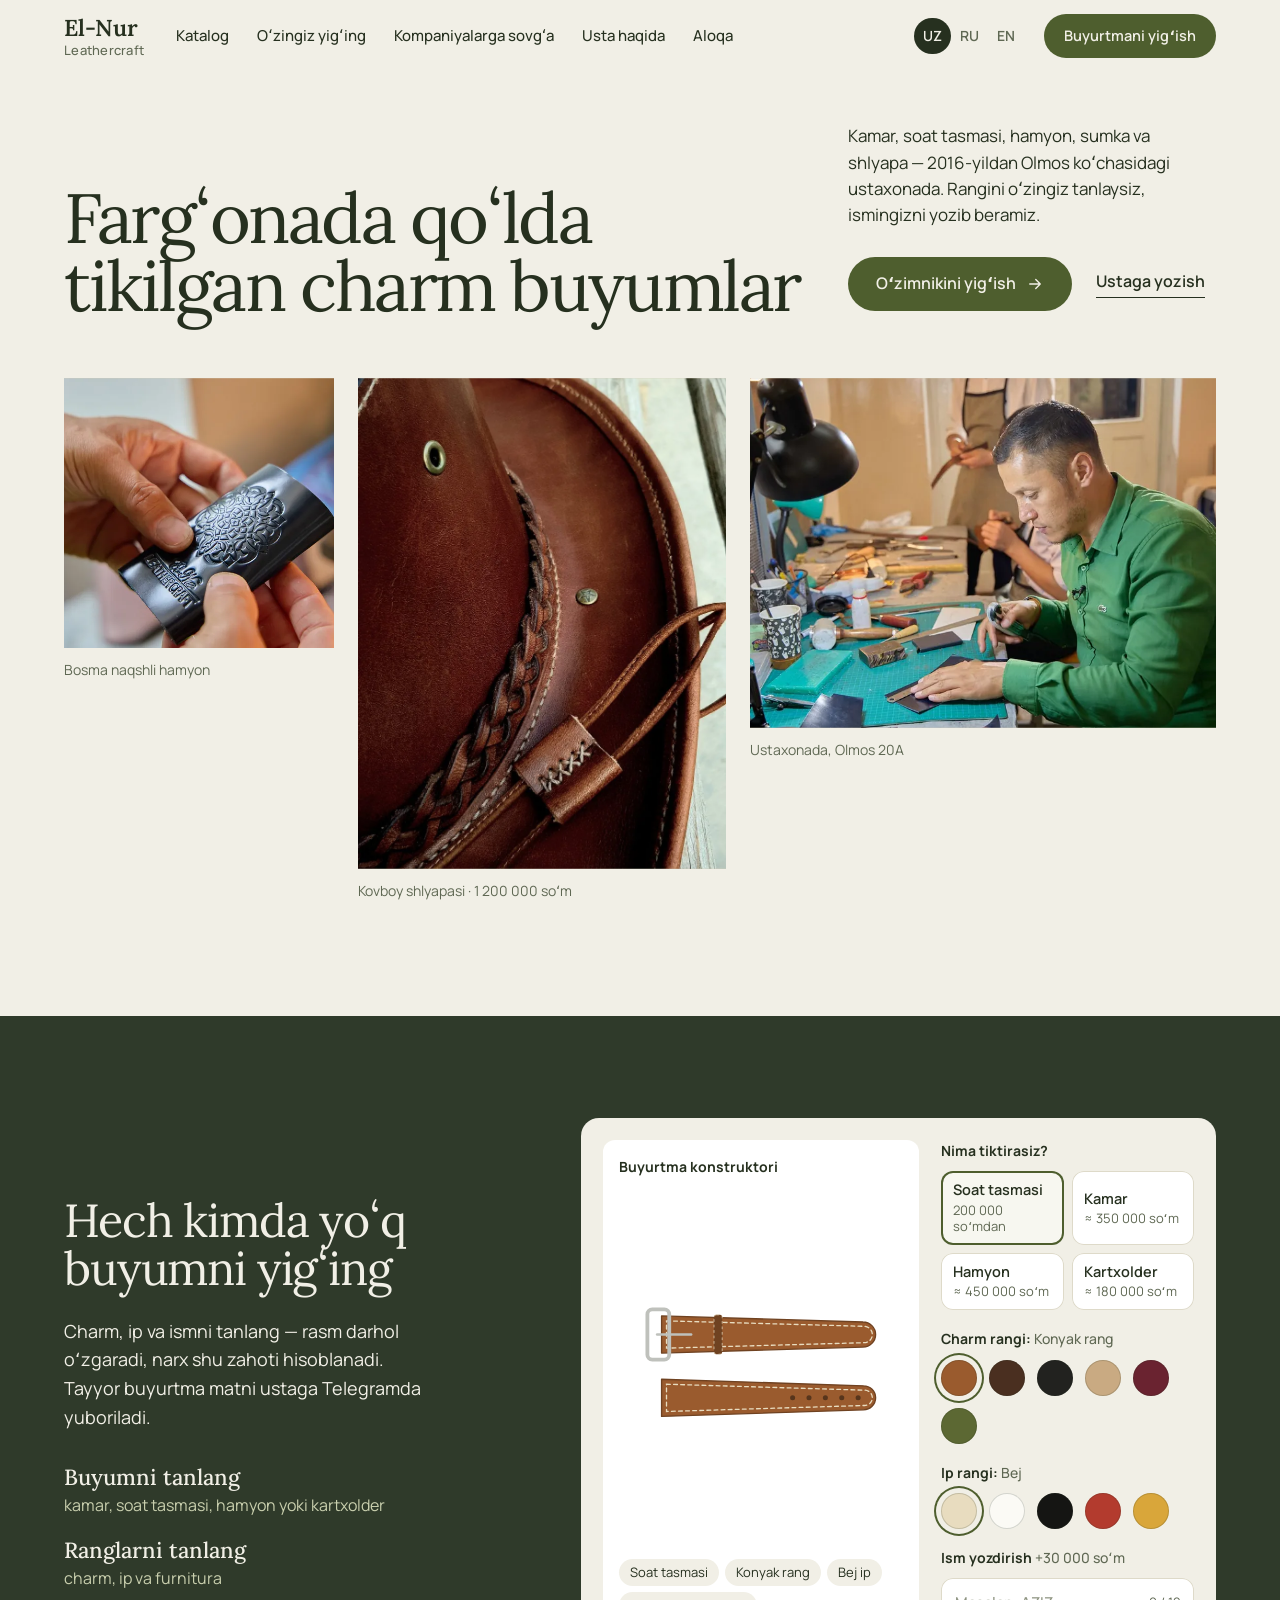
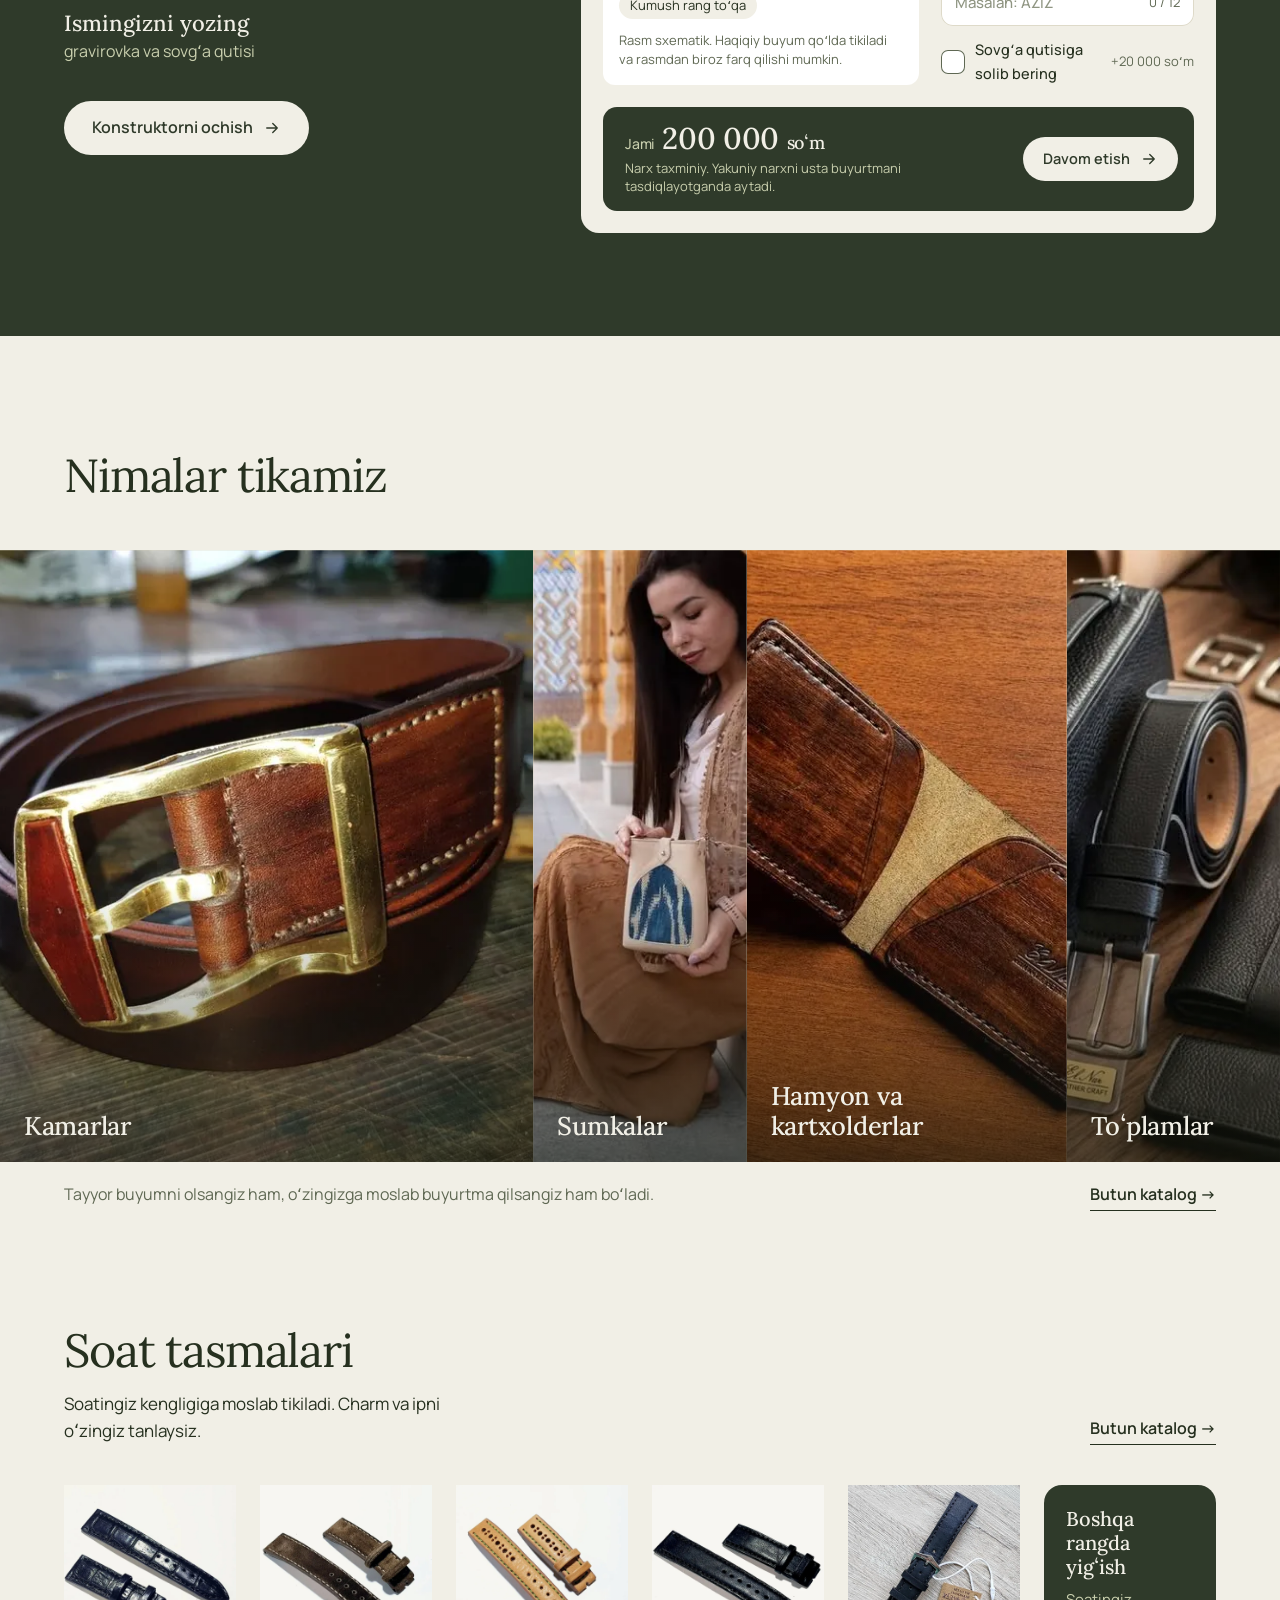
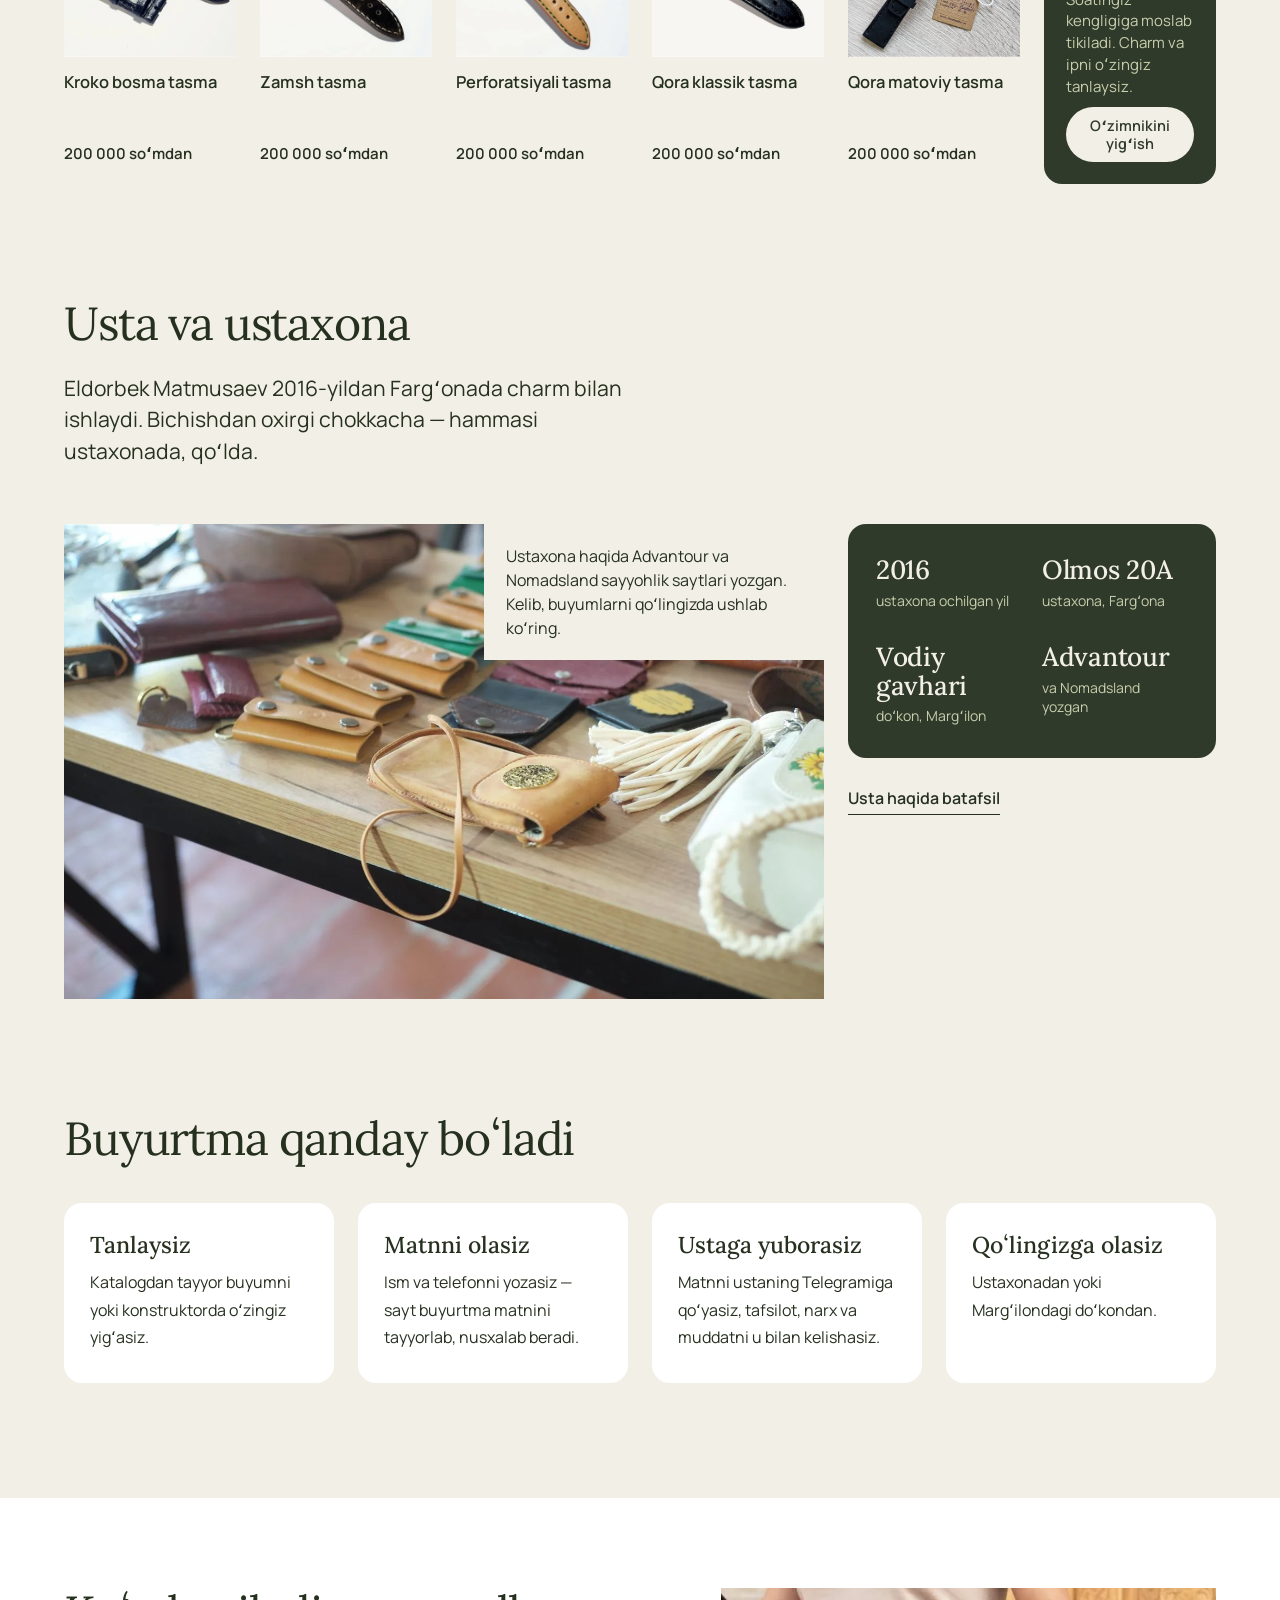
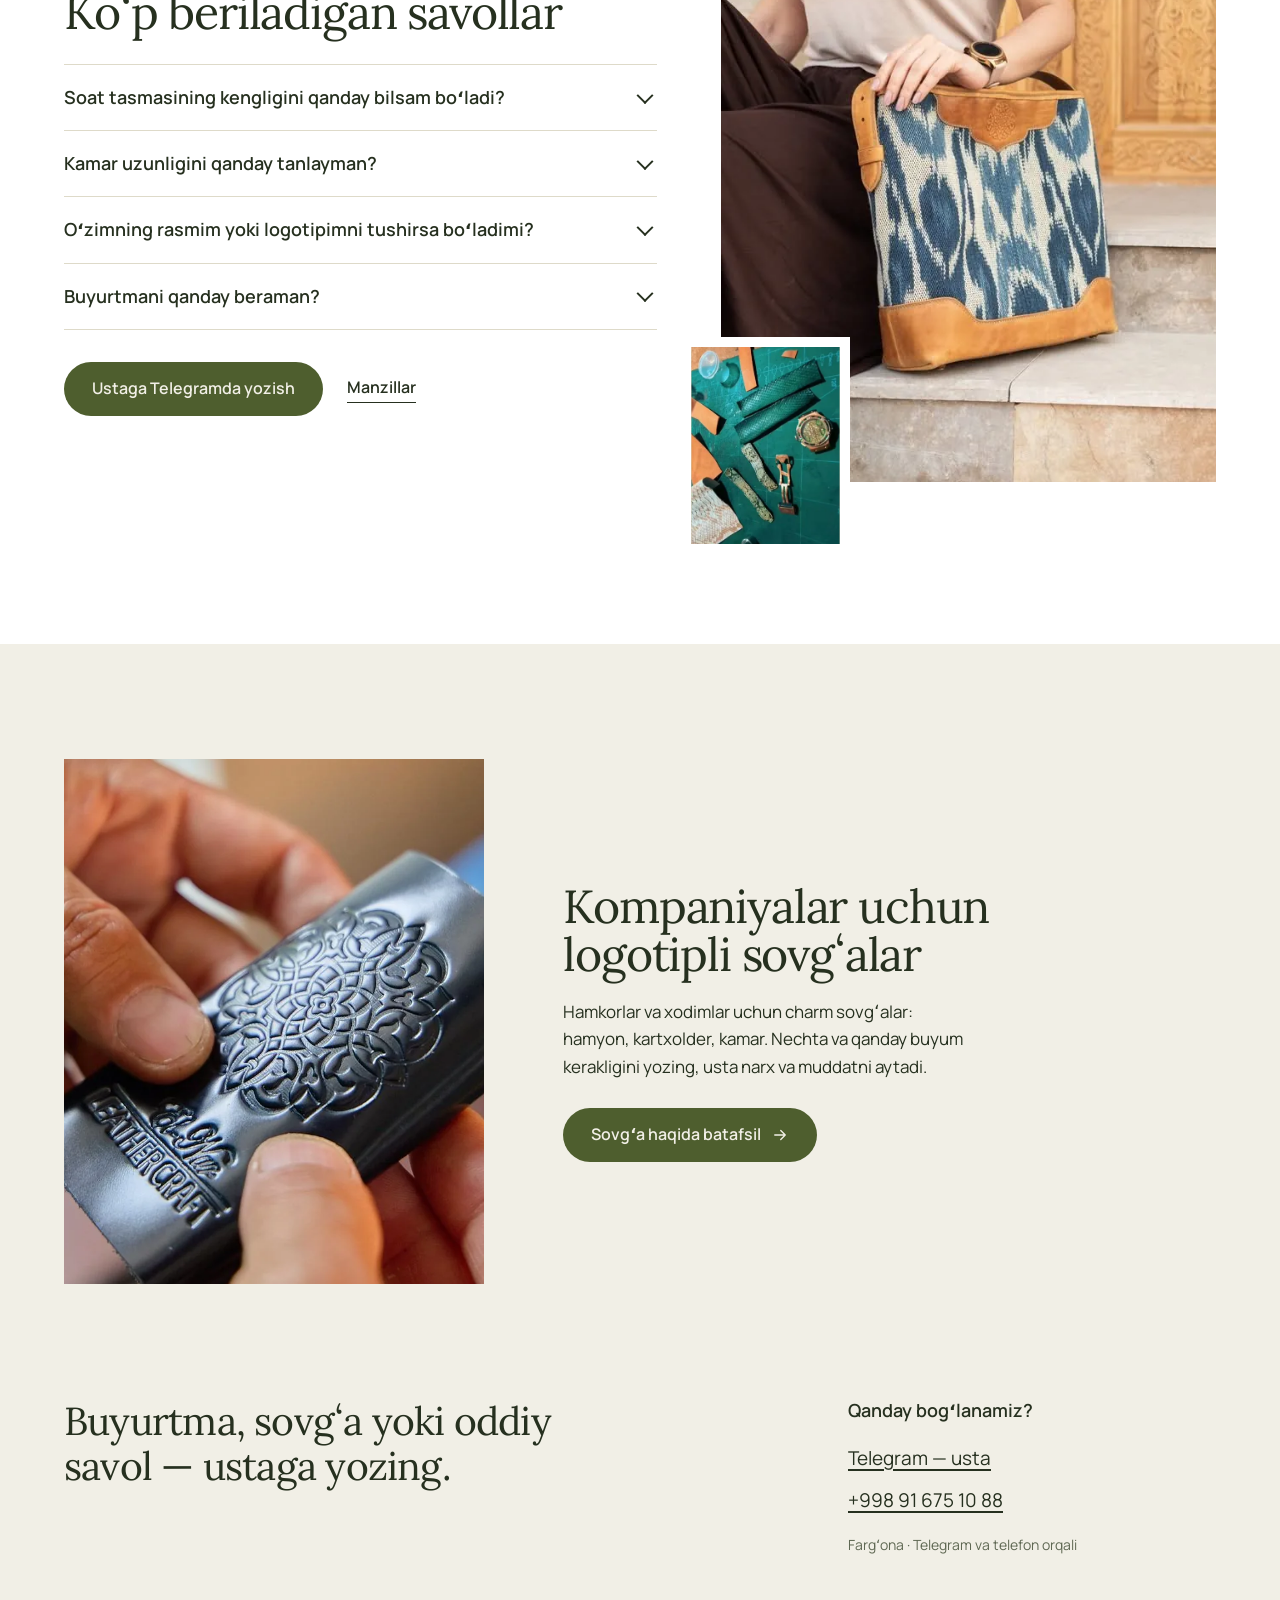
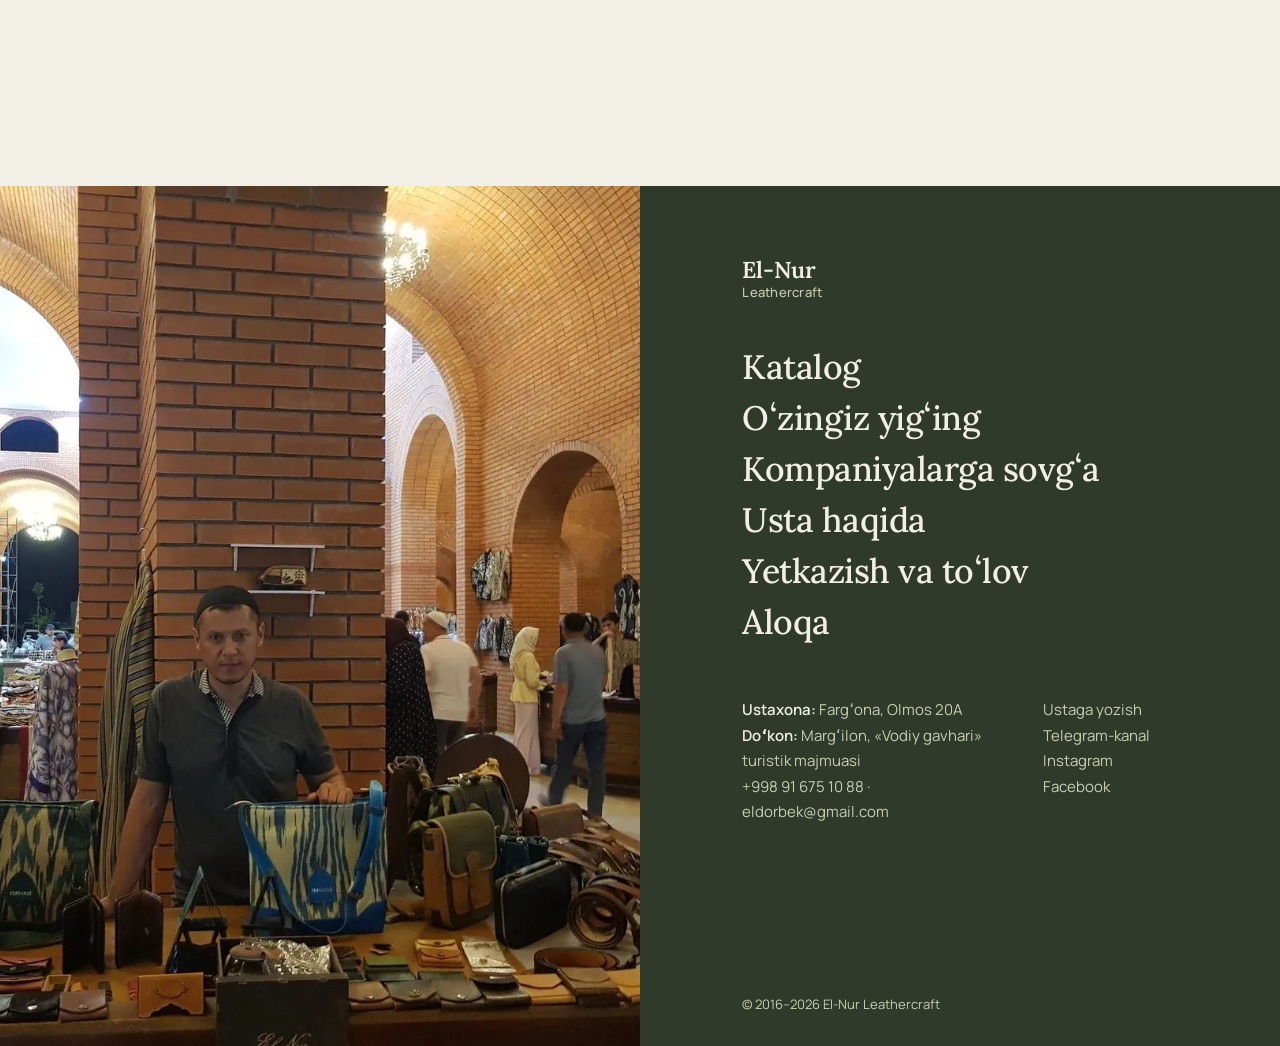
==== commit 30eaba34: "El-Nur: koʻp sahifali sayt asosiy versiya (katalog, mahsulot sahifasi, UZ/RU/EN, animatsiyalar) Bir " ====
--- a/index.html
+++ b/index.html
@@ -4,223 +4,188 @@
 <meta charset="utf-8">
 <meta name="viewport" content="width=device-width, initial-scale=1">
 <title>Qoʻlda tikilgan charm buyumlar, Fargʻona — El-Nur</title>
-<meta name="description" content="Charm kamar, soat tasmasi, hamyon va shlyapa buyurtmaga: rangini oʻzingiz tanlaysiz, ismingizni yozamiz. Fargʻonadagi ustaxona, 2016-yildan.">
-<meta property="og:title" content="Qoʻlda tikilgan charm buyumlar, Fargʻona — El-Nur"><meta property="og:description" content="Charm kamar, soat tasmasi, hamyon va shlyapa buyurtmaga. Fargʻonadagi ustaxona, 2016-yildan."><meta property="og:type" content="website"><meta property="og:image" content="img/master.jpg">
-<link rel="icon" href="data:image/svg+xml,%3Csvg xmlns='http://www.w3.org/2000/svg' viewBox='0 0 32 32'%3E%3Crect width='32' height='32' rx='8' fill='%232F3A2A'/%3E%3Ctext x='16' y='22' text-anchor='middle' font-family='Georgia,serif' font-weight='600' font-size='17' fill='%23F1EFE6'%3EEN%3C/text%3E%3C/svg%3E">
-<link rel="preconnect" href="https://fonts.googleapis.com">
-<link rel="preconnect" href="https://fonts.gstatic.com" crossorigin>
+<meta name="description" content="Charm kamar, soat tasmasi, hamyon, sumka va shlyapa buyurtmaga: rangini oʻzingiz tanlaysiz, ismingizni yozamiz. Fargʻonadagi ustaxona, 2016-yildan.">
+<link rel="canonical" href="https://rakhmatmir.github.io/elnur-leather/">
+<meta property="og:site_name" content="El-Nur Leathercraft"><meta property="og:type" content="website"><meta property="og:url" content="https://rakhmatmir.github.io/elnur-leather/">
+<meta property="og:title" content="Qoʻlda tikilgan charm buyumlar, Fargʻona — El-Nur"><meta property="og:description" content="Charm kamar, soat tasmasi, hamyon, sumka va shlyapa buyurtmaga: rangini oʻzingiz tanlaysiz, ismingizni yozamiz. Fargʻonadagi ustaxona, 2016-yildan.">
+<meta property="og:image" content="https://rakhmatmir.github.io/elnur-leather/img/og.jpg"><meta property="og:image:width" content="1200"><meta property="og:image:height" content="630">
+<meta name="twitter:card" content="summary_large_image"><meta name="twitter:image" content="https://rakhmatmir.github.io/elnur-leather/img/og.jpg">
+<meta name="theme-color" content="#F1EFE6">
+<link rel="icon" type="image/svg+xml" href="img/favicon.svg"><link rel="icon" type="image/png" sizes="48x48" href="img/favicon-48.png">
+<link rel="preconnect" href="https://fonts.googleapis.com"><link rel="preconnect" href="https://fonts.gstatic.com" crossorigin>
 <link href="https://fonts.googleapis.com/css2?family=Lora:wght@400;500;600&family=Manrope:wght@400;500;600;700&display=swap" rel="stylesheet">
-<link rel="stylesheet" href="css/style.css">
-<link rel="stylesheet" href="css/home.css">
-<link rel="preload" as="image" href="img/master.jpg">
-<script>document.documentElement.className+=" js"</script>
-<script>window.PAGE_META={"uz": ["Qoʻlda tikilgan charm buyumlar, Fargʻona — El-Nur", "Charm kamar, soat tasmasi, hamyon va shlyapa buyurtmaga: rangini oʻzingiz tanlaysiz, ismingizni yozamiz. Fargʻonadagi ustaxona, 2016-yildan."], "ru": ["Кожаные изделия ручной работы в Фергане — El-Nur", "Ремни, ремешки для часов, кошельки и шляпы на заказ: выберите цвет кожи и нитки, добавьте имя. Мастерская в Фергане с 2016 года."], "en": ["Handmade Leather Goods in Fergana — El-Nur Leathercraft", "Belts, watch straps, wallets and hats made to order in Fergana, Uzbekistan. Pick the leather and thread, add initials. Since 2016."]}</script>
+<link rel="stylesheet" href="css/style.css?v=1811c">
+<script>document.documentElement.className+=" js";try{if(sessionStorage.getItem("pt")){document.documentElement.className+=" pt-in";sessionStorage.removeItem("pt")}}catch(e){}setTimeout(function(){if(!window.__mot)document.documentElement.classList.add("nomotion")},3000);</script>
+<script>window.PAGE_META={"uz":["Qoʻlda tikilgan charm buyumlar, Fargʻona — El-Nur","Charm kamar, soat tasmasi, hamyon, sumka va shlyapa buyurtmaga: rangini oʻzingiz tanlaysiz, ismingizni yozamiz. Fargʻonadagi ustaxona, 2016-yildan."],"ru":["Кожаные изделия ручной работы в Фергане — El-Nur","Ремни, ремешки для часов, кошельки, сумки и шляпы на заказ: выберите цвет кожи и нитки, добавьте имя. Мастерская в Фергане с 2016 года."],"en":["Handmade Leather Goods from Fergana — El-Nur Leathercraft","Belts, watch straps, wallets, bags and hats made to order in Fergana, Uzbekistan. Pick the leather and thread, add your name. Since 2016."]};</script>
+<script type="application/ld+json">{"@context":"https://schema.org","@graph":[{"@type":"LocalBusiness","@id":"https://rakhmatmir.github.io/elnur-leather/#workshop","name":"El-Nur Leathercraft","url":"https://rakhmatmir.github.io/elnur-leather/","image":"https://rakhmatmir.github.io/elnur-leather/img/og.jpg","telephone":"+998916751088","address":{"@type":"PostalAddress","streetAddress":"Olmos 20A","addressLocality":"Fargʻona","addressCountry":"UZ"},"sameAs":["https://www.instagram.com/elnurleather/","https://www.facebook.com/elnurleather","https://t.me/elnurleather","https://t.me/eldor6ek"]},{"@type":"LocalBusiness","@id":"https://rakhmatmir.github.io/elnur-leather/#shop","name":"El-Nur Leathercraft","url":"https://rakhmatmir.github.io/elnur-leather/","image":"https://rakhmatmir.github.io/elnur-leather/img/og.jpg","telephone":"+998916751088","address":{"@type":"PostalAddress","streetAddress":"«Vodiy gavhari» turistik majmuasi","addressLocality":"Margʻilon","addressCountry":"UZ"},"sameAs":["https://www.instagram.com/elnurleather/","https://t.me/elnurleather"]}]}</script>
 </head>
-<body class="home" data-page="home" data-langs="uz,ru,en">
-<header class="site"><div class="wrap bar"><a class="logo" href="index.html" aria-label="El-Nur Leathercraft"><b>El-Nur</b><span>Leathercraft</span></a><nav class="nav" aria-label="Menu"><a href="katalog.html" data-t="nav.catalog"></a><a href="konstruktor.html" data-t="nav.build"></a><a href="sovgalar.html" data-t="nav.gifts" data-noen></a><a href="usta.html" data-t="nav.about"></a><a href="aloqa.html" data-t="nav.contact"></a></nav><div class="end"><div class="lang" role="group" data-aria="lang.label"><button type="button" data-set="uz" aria-pressed="true">UZ</button><button type="button" data-set="ru" aria-pressed="false">RU</button><button type="button" data-set="en" aria-pressed="false">EN</button></div><a class="btn btn-primary btn-sm" href="konstruktor.html" data-t="cta.build"></a><button class="menu-btn" type="button" aria-expanded="false" aria-controls="drawer" data-aria="menu"><svg viewBox="0 0 24 24" width="20" height="20" fill="none" stroke="currentColor" stroke-width="1.7" stroke-linecap="round"><path d="M4 8h16M4 16h16"/></svg><span class="t" data-t="menu"></span></button></div></div><div class="wrap drawer" id="drawer"><a href="katalog.html" data-t="nav.catalog"></a><a href="konstruktor.html" data-t="nav.build"></a><a href="sovgalar.html" data-t="nav.gifts" data-noen></a><a href="usta.html" data-t="nav.about"></a><a href="yetkazish.html" data-t="nav.delivery" data-noen></a><a href="aloqa.html" data-t="nav.contact"></a><div class="lang" role="group" data-aria="lang.label"><button type="button" data-set="uz" aria-pressed="true">UZ</button><button type="button" data-set="ru" aria-pressed="false">RU</button><button type="button" data-set="en" aria-pressed="false">EN</button></div></div></header>
-
-<main id="top">
-
-<!-- 1. Первый экран: заголовок и три фото «на рейке» -->
+<body class="home inner page-index" data-page="index">
+<a class="skip" href="#main" data-t="skip">Asosiy qismga oʻtish</a>
+<header class="site"><div class="wrap bar"><a class="logo" href="index.html" aria-label="El-Nur Leathercraft"><b>El-Nur</b><span>Leathercraft</span></a><nav class="nav" aria-label="Menu"><a href="katalog.html" data-t="nav.catalog">Katalog</a><a href="konstruktor.html" data-t="nav.build">Oʻzingiz yigʻing</a><a href="sovgalar.html" data-t="nav.gifts">Kompaniyalarga sovgʻa</a><a href="usta.html" data-t="nav.about">Usta haqida</a><a href="aloqa.html" data-t="nav.contact">Aloqa</a></nav><div class="end"><div class="lang" role="group" data-aria="lang.label" aria-label="Til"><button type="button" data-set="uz" aria-pressed="true">UZ</button><button type="button" data-set="ru" aria-pressed="false">RU</button><button type="button" data-set="en" aria-pressed="false">EN</button></div><a class="btn btn-primary btn-sm" href="konstruktor.html" data-t="cta.build">Buyurtmani yigʻish</a><button class="menu-btn" type="button" aria-expanded="false" aria-controls="drawer" data-aria="menu" aria-label="Menyu"><svg viewBox="0 0 24 24" width="20" height="20" fill="none" stroke="currentColor" stroke-width="1.7" stroke-linecap="round" aria-hidden="true"><path class="o" d="M4 8h16M4 16h16"/><path class="x" d="M6 6l12 12M18 6L6 18"/></svg><span class="t" data-t="menu">Menyu</span></button></div></div><div class="wrap drawer" id="drawer"><a href="katalog.html" data-t="nav.catalog">Katalog</a><a href="konstruktor.html" data-t="nav.build">Oʻzingiz yigʻing</a><a href="sovgalar.html" data-t="nav.gifts">Kompaniyalarga sovgʻa</a><a href="usta.html" data-t="nav.about">Usta haqida</a><a href="yetkazish.html" data-t="nav.delivery">Yetkazish va toʻlov</a><a href="aloqa.html" data-t="nav.contact">Aloqa</a><div class="lang" role="group" data-aria="lang.label" aria-label="Til"><button type="button" data-set="uz" aria-pressed="true">UZ</button><button type="button" data-set="ru" aria-pressed="false">RU</button><button type="button" data-set="en" aria-pressed="false">EN</button></div><a class="btn btn-primary drawer-cta" href="konstruktor.html" data-t="cta.build">Buyurtmani yigʻish</a><p class="drawer-ct"><a data-link="tel" href="#" data-phone></a><a data-link="master" href="#" data-t="foot.write">Ustaga yozish</a></p></div></header>
+<main id="main">
+<!-- 1. Первый экран -->
 <section class="h-hero" aria-labelledby="hh">
   <div class="g12 h-top">
-    <h1 id="hh" class="h-title" data-t="hm.h1"></h1>
+    <h1 id="hh" class="h-title rv" data-t="hm.h1">Fargʻonada qoʻlda tikilgan charm buyumlar</h1>
     <div class="h-side">
-      <p class="h-lead" data-t="hm.lead"></p>
-      <div class="h-ctas">
-        <a class="btn btn-primary" href="konstruktor.html"><span data-t="hm.cta"></span><svg class="arr" viewBox="0 0 24 24" fill="none" stroke="currentColor" stroke-width="1.8" stroke-linecap="round" stroke-linejoin="round"><path d="M5 12h14M13 6l6 6-6 6"/></svg></a>
-        <a class="link" data-link="tg" href="#" data-t="hm.cta2"></a>
-      </div>
+      <p class="h-lead rv" data-t="hm.lead">Kamar, soat tasmasi, hamyon, sumka va shlyapa — 2016-yildan Olmos koʻchasidagi ustaxonada. Rangini oʻzingiz tanlaysiz, ismingizni yozib beramiz.</p>
+      <div class="h-ctas rv"><a class="btn btn-primary" href="konstruktor.html"><span data-t="hm.cta">Oʻzimnikini yigʻish</span><svg class="arr" viewBox="0 0 24 24" fill="none" stroke="currentColor" stroke-width="1.8" stroke-linecap="round" stroke-linejoin="round" aria-hidden="true"><path d="M5 12h14M13 6l6 6-6 6"/></svg></a><a class="link" data-link="master" href="#" data-t="hm.cta2">Ustaga yozish</a></div>
     </div>
   </div>
   <div class="g12 h-rail">
-    <figure class="pr pr-sq"><img src="img/emboss.jpg" width="2000" height="1333" alt="Bosma naqshli charm hamyon qoʻlda"><figcaption data-t="cap.emboss"></figcaption></figure>
-    <figure class="pr pr-tall"><img src="img/hat.jpg" width="768" height="1024" alt="Jigarrang charm kovboy shlyapasi"><figcaption><span data-t="cap.hat"></span> · <span data-t="c.p5"></span></figcaption></figure>
-    <figure class="pr pr-wide shutter"><img src="img/master.jpg" width="2000" height="1333" alt="Usta ustaxonada charm bilan ishlamoqda"><figcaption data-t="cap.master"></figcaption></figure>
+    <figure class="pr pr-sq"><a class="cur" href="mahsulot.html?id=wallet-emboss"><picture><source type="image/webp" srcset="img/emboss-800.webp 800w, img/emboss-1600.webp 1600w" sizes="(max-width: 900px) 46vw, 25vw"><img src="img/emboss.jpg" width="1600" height="1066" data-alt="alt.emboss" alt="Bosma naqshli qora charm hamyon, usta qoʻlida"></picture></a><figcaption class="rv" data-t="cap.emboss">Bosma naqshli hamyon</figcaption></figure>
+    <figure class="pr pr-tall"><a class="cur" href="mahsulot.html?id=hat"><picture><source type="image/webp" srcset="img/hat-detail-800.webp 800w, img/hat-detail-1012.webp 1012w" sizes="(max-width: 900px) 72vw, 33vw"><img src="img/hat-detail.jpg" width="1012" height="1400" data-alt="alt.hat" alt="Jigarrang charm kovboy shlyapasi, toʻqilgan bogʻich" fetchpriority="high"></picture></a><figcaption class="rv"><span data-t="cap.hat">Kovboy shlyapasi</span> · <span class="js-price" data-pid="hat"></span></figcaption></figure>
+    <figure class="pr pr-wide"><span class="cur cur-hero"><picture><source type="image/webp" srcset="img/master-800.webp 800w, img/master-1600.webp 1600w" sizes="(max-width: 900px) 100vw, 42vw"><img src="img/master.jpg" width="1600" height="1066" data-alt="alt.master" alt="Usta Eldorbek ustaxonada charm bilan ishlamoqda"></picture></span><figcaption class="rv" data-t="cap.master">Ustaxonada, Olmos 20A</figcaption></figure>
   </div>
 </section>
 
-<!-- 2. Конструктор с живой ценой (выбранный вариант 2) -->
+<!-- 2. Мини-конструктор -->
 <section class="h-build on-dark" aria-labelledby="bh">
   <div class="wrap h-build-grid">
-    <div class="h-build-text rv">
-      <h2 id="bh" data-t="hm.bh"></h2>
-      <p data-t="hm.bt"></p>
+    <div class="h-build-text">
+      <h2 id="bh" class="rv" data-t="hm.bh">Hech kimda yoʻq buyumni yigʻing</h2>
+      <p class="rv" data-t="hm.bt">Charm, ip va ismni tanlang — rasm darhol oʻzgaradi, narx shu zahoti hisoblanadi. Tayyor buyurtma matni ustaga Telegramda yuboriladi.</p>
       <ul class="h-steps">
-        <li><b data-t="d.s1b"></b><span data-t="d.s1t"></span></li>
-        <li><b data-t="d.s2b"></b><span data-t="d.s2t"></span></li>
-        <li><b data-t="d.s3b"></b><span data-t="d.s3t"></span></li>
+        <li class="rv"><b data-t="d.s1b">Buyumni tanlang</b><span data-t="d.s1t">kamar, soat tasmasi, hamyon yoki kartxolder</span></li>
+        <li class="rv"><b data-t="d.s2b">Ranglarni tanlang</b><span data-t="d.s2t">charm, ip va furnitura</span></li>
+        <li class="rv"><b data-t="d.s3b">Ismingizni yozing</b><span data-t="d.s3t">gravirovka va sovgʻa qutisi</span></li>
       </ul>
-      <a class="btn btn-light" href="konstruktor.html"><span data-t="d.cta"></span><svg class="arr" viewBox="0 0 24 24" fill="none" stroke="currentColor" stroke-width="1.8" stroke-linecap="round" stroke-linejoin="round"><path d="M5 12h14M13 6l6 6-6 6"/></svg></a>
+      <a class="btn btn-light rv" href="konstruktor.html"><span data-t="d.cta">Konstruktorni ochish</span><svg class="arr" viewBox="0 0 24 24" fill="none" stroke="currentColor" stroke-width="1.8" stroke-linecap="round" stroke-linejoin="round" aria-hidden="true"><path d="M5 12h14M13 6l6 6-6 6"/></svg></a>
     </div>
-    <div class="builder rv d1" id="mini" data-ui aria-label="Konstruktor">
+    <div class="builder rv" id="mini" aria-label="Konstruktor">
       <div class="stage">
-        <div class="stage-top"><b data-t="b.title"></b></div>
-        <svg id="art" class="art" viewBox="0 0 520 240" role="img" aria-label=""></svg>
-        <div>
-          <div class="chips" id="chips"></div>
-          <p class="disclaimer" data-t="b.disc"></p>
-        </div>
+        <div class="stage-top"><b data-t="b.title">Buyurtma konstruktori</b></div>
+        <svg id="art" class="art" viewBox="0 0 520 320" role="img" aria-label=""></svg>
+        <div><div class="chips" id="chips"></div><p class="disclaimer" data-t="b.disc">Rasm sxematik. Haqiqiy buyum qoʻlda tikiladi va rasmdan biroz farq qilishi mumkin.</p></div>
       </div>
       <div class="controls">
-        <div><p class="ctl-label" data-t="b.item"></p><div class="items" id="items"></div></div>
-        <div><p class="ctl-label"><span class="k" data-t="b.leather"></span>: <span id="leatherName"></span></p><div class="swatches" id="leather"></div></div>
-        <div><p class="ctl-label"><span class="k" data-t="b.thread"></span>: <span id="threadName"></span></p><div class="swatches" id="thread"></div></div>
+        <div><p class="ctl-label" data-t="b.item">Nima tiktirasiz?</p><div class="items" id="items"></div></div>
+        <div><p class="ctl-label"><span class="k" data-t="b.leather">Charm rangi</span>: <span id="leatherName"></span></p><div class="swatches" id="leather"></div></div>
+        <div><p class="ctl-label"><span class="k" data-t="b.thread">Ip rangi</span>: <span id="threadName"></span></p><div class="swatches" id="thread"></div></div>
         <div>
-          <p class="ctl-label"><span class="k" data-t="b.engr"></span> <span style="white-space:nowrap">+30 000</span></p>
-          <label class="field"><input id="engr" autocomplete="off" data-ph="b.engrph" placeholder=""><small id="cnt">0 / 12</small></label>
-          <label class="check"><input type="checkbox" id="box"> <b data-t="b.box"></b> <span class="pr">+20 000</span></label>
+          <p class="ctl-label"><span class="k" data-t="b.engr">Ism yozdirish</span> <span data-price="engrave"></span></p>
+          <label class="field"><input id="engr" autocomplete="off" data-ph="b.engrph" placeholder="Masalan: AZIZ" data-aria="b.engr" aria-label="Ism yozdirish" placeholder=""><small id="cnt">0 / 12</small></label>
+          <label class="check"><input type="checkbox" id="box"> <b data-t="b.box">Sovgʻa qutisiga solib bering</b> <span class="pr" data-price="box"></span></label>
         </div>
       </div>
       <div class="total">
-        <div>
-          <div class="sum"><small data-t="total"></small><span id="sum">200 000</span> <span class="cur" data-t="cur"></span></div>
-          <p data-t="b.approx"></p>
-        </div>
-        <a class="btn btn-light btn-sm" id="miniGo" href="konstruktor.html"><span data-t="b.send"></span><svg class="arr" viewBox="0 0 24 24" fill="none" stroke="currentColor" stroke-width="1.8" stroke-linecap="round" stroke-linejoin="round"><path d="M5 12h14M13 6l6 6-6 6"/></svg></a>
+        <div><div class="sum"><small data-t="total">Jami</small><span class="ap" hidden>≈&nbsp;</span><span id="sum">200 000</span> <span class="cur-l" data-t="cur">soʻm</span></div><p data-t="b.approx">Narx taxminiy. Yakuniy narxni usta buyurtmani tasdiqlayotganda aytadi.</p></div>
+        <a class="btn btn-light btn-sm" id="miniGo" href="konstruktor.html"><span data-t="b.send">Davom etish</span><svg class="arr" viewBox="0 0 24 24" fill="none" stroke="currentColor" stroke-width="1.8" stroke-linecap="round" stroke-linejoin="round" aria-hidden="true"><path d="M5 12h14M13 6l6 6-6 6"/></svg></a>
       </div>
     </div>
   </div>
 </section>
 
-<!-- 3. Что шьём: полоса неравных фото -->
+<!-- 3. Что шьём -->
 <section class="h-band-sec" aria-labelledby="bandh">
-  <h2 id="bandh" class="g12-h rv" data-t="hm.band"></h2>
+  <div class="wrap"><h2 id="bandh" class="rv" data-t="hm.band">Nimalar tikamiz</h2></div>
   <div class="band">
-    <a class="panel p1" href="katalog.html"><img src="img/belt.jpg" width="1280" height="960" alt="Latun toʻqali charm kamar" loading="lazy"><span class="p-t"><b data-t="c.2"></b><small data-t="tg.ask"></small></span></a>
-    <a class="panel p2" href="katalog.html"><img src="img/hat-detail.jpg" width="1012" height="1400" alt="Charm shlyapa, toʻqilgan bogʻich" loading="lazy"><span class="p-t"><b data-t="c.5"></b><small data-t="c.p5"></small></span></a>
-    <a class="panel p3" href="katalog.html"><img src="img/table.jpg" width="2000" height="1333" alt="Stol ustida charm hamyon va kartxolderlar" loading="lazy"><span class="p-t"><b data-t="c.3"></b><small data-t="tg.ask"></small></span></a>
-    <a class="panel p4" href="katalog.html"><img src="img/strap-suede.jpg" width="1280" height="1280" alt="Zamsh soat tasmasi" loading="lazy"><span class="p-t"><b data-t="c.1"></b><small data-t="c.p1"></small></span></a>
+    <a class="panel p1" href="katalog.html#belt"><span class="cur"><picture><source type="image/webp" srcset="img/belt-800.webp 800w, img/belt-1280.webp 1280w" sizes="(max-width: 768px) 50vw, 25vw"><img src="img/belt.jpg" width="1280" height="960" data-alt="alt.belt" alt="Latun toʻqali charm kamar" loading="lazy"></picture></span><span class="p-t"><b data-t="cat.belt">Kamarlar</b></span></a>
+    <a class="panel p2" href="katalog.html#bag"><span class="cur"><picture><source type="image/webp" srcset="img/bag-woman-640.webp 640w" sizes="(max-width: 768px) 50vw, 25vw"><img src="img/bag-woman.jpg" width="640" height="640" data-alt="alt.bagwoman" alt="Ikatli charm sumka bilan yosh ayol, madrasa oldida" loading="lazy"></picture></span><span class="p-t"><b data-t="cat.bag">Sumkalar</b></span></a>
+    <a class="panel p3" href="katalog.html#wallet"><span class="cur"><picture><source type="image/webp" srcset="img/wallet-bifold-574.webp 574w" sizes="(max-width: 768px) 50vw, 25vw"><img src="img/wallet-bifold.jpg" width="574" height="640" data-alt="alt.wallet" alt="Jigarrang charm hamyon" loading="lazy"></picture></span><span class="p-t"><b data-t="cat.wallet">Hamyon va kartxolderlar</b></span></a>
+    <a class="panel p4" href="katalog.html#set"><span class="cur"><picture><source type="image/webp" srcset="img/set-black-630.webp 630w" sizes="(max-width: 768px) 50vw, 25vw"><img src="img/set-black.jpg" width="630" height="640" data-alt="alt.set" alt="Qora charm toʻplam: hamyon, kamar, chexol, kartxolder" loading="lazy"></picture></span><span class="p-t"><b data-t="cat.set">Toʻplamlar</b></span></a>
   </div>
-  <div class="wrap band-foot"><p data-t="hm.bandcap"></p><a class="link" href="katalog.html" data-t="c.all"></a></div>
+  <div class="wrap band-foot"><p class="rv" data-t="hm.bandcap">Tayyor buyumni olsangiz ham, oʻzingizga moslab buyurtma qilsangiz ham boʻladi.</p><a class="link rv" href="katalog.html" data-t="c.all">Butun katalog →</a></div>
 </section>
 
-<!-- 4. Ремешки: настоящие модели со старого сайта, ряд с прокруткой -->
+<!-- 4. Ремешки (из js/products.js) -->
 <section class="h-straps" aria-labelledby="sh">
-  <div class="wrap straps-head rv">
-    <div><h2 id="sh" data-t="hm.sh"></h2><p data-t="hm.ss"></p></div>
-    <a class="link" href="konstruktor.html?i=strap" data-t="s.more"></a>
+  <div class="wrap straps-head">
+    <div><h2 id="sh" class="rv" data-t="hm.sh">Soat tasmalari</h2><p class="rv" data-t="hm.ss">Soatingiz kengligiga moslab tikiladi. Charm va ipni oʻzingiz tanlaysiz.</p></div>
+    <a class="link rv" href="katalog.html#strap" data-t="c.all">Butun katalog →</a>
   </div>
-  <ul class="straps" id="straps">
-    <li class="o1"><b data-t="s.croco"></b><p data-t="s.d1"></p><span class="price" data-t="c.p1"></span><img src="img/strap-croco.jpg" width="1280" height="1280" alt="" loading="lazy"></li>
-    <li class="o2"><b data-t="s.suede"></b><p data-t="s.d2"></p><span class="price" data-t="c.p1"></span><img src="img/strap-suede.jpg" width="1280" height="1280" alt="" loading="lazy"></li>
-    <li class="o3"><b data-t="s.nature"></b><p data-t="s.d3"></p><span class="price" data-t="c.p1"></span><img src="img/strap-nature.jpg" width="1280" height="1280" alt="" loading="lazy"></li>
-    <li class="o4"><b data-t="s.black"></b><p data-t="s.d4"></p><span class="price" data-t="c.p1"></span><img src="img/strap-black.jpg" width="1280" height="1280" alt="" loading="lazy"></li>
-    <li class="o5"><b data-t="s.matte"></b><p data-t="s.d5"></p><span class="price" data-t="c.p1"></span><img src="img/strap-matte.jpg" width="1000" height="1000" alt="" loading="lazy"></li>
-    <li class="o6 more on-dark"><b data-t="s.more"></b><p data-t="hm.ss"></p><a class="btn btn-light btn-sm" href="konstruktor.html?i=strap" data-t="hm.cta"></a></li>
-  </ul>
+  <ul class="straps" id="straps"></ul>
+  <noscript><div class="wrap"><a class="link" href="katalog.html" data-t="c.all">Butun katalog →</a></div></noscript>
 </section>
 
-<!-- 5. Мастер: широкое фото, плашка, факты -->
+<!-- 5. Мастер -->
 <section class="h-about wrap" aria-labelledby="ah">
-  <h2 id="ah" class="rv" data-t="hm.ah"></h2>
-  <p class="about-lead rv" data-t="hm.al"></p>
+  <h2 id="ah" class="rv" data-t="hm.ah">Usta va ustaxona</h2>
+  <p class="about-lead rv" data-t="hm.al">Eldorbek Matmusaev 2016-yildan Fargʻonada charm bilan ishlaydi. Bichishdan oxirgi chokkacha — hammasi ustaxonada, qoʻlda.</p>
   <div class="about-tiles">
-    <figure class="about-photo rv"><img data-par src="img/shop.jpg" width="2000" height="1500" alt="El-Nur doʻkoni, Margʻilon" loading="lazy"><p class="about-note" data-t="hm.anote"></p></figure>
-    <div class="about-side rv d1">
-      <dl class="facts about-tile on-dark">
-        <div><dt data-t="fx.1b"></dt><dd data-t="fx.1s"></dd></div>
-        <div><dt data-t="fx.2b"></dt><dd data-t="fx.2s"></dd></div>
-        <div><dt data-t="fx.3b"></dt><dd data-t="fx.3s"></dd></div>
-        <div><dt data-t="fx.4b"></dt><dd data-t="fx.4s"></dd></div>
+    <figure class="about-photo"><span class="cur" data-par><picture><source type="image/webp" srcset="img/table-800.webp 800w, img/table-1600.webp 1600w" sizes="(max-width: 900px) 100vw, 65vw"><img src="img/table.jpg" width="1600" height="1066" data-alt="alt.table" alt="Stol ustida turli rangdagi charm hamyon va kartxolderlar" loading="lazy"></picture></span><p class="about-note rv" data-t="hm.anote">Ustaxona haqida Advantour va Nomadsland sayyohlik saytlari yozgan. Kelib, buyumlarni qoʻlingizda ushlab koʻring.</p></figure>
+    <div class="about-side">
+      <dl class="facts about-tile on-dark rv">
+        <div><dt data-t="fx.1b">2016</dt><dd data-t="fx.1s">ustaxona ochilgan yil</dd></div>
+        <div><dt data-t="fx.2b">Olmos 20A</dt><dd data-t="fx.2s">ustaxona, Fargʻona</dd></div>
+        <div><dt data-t="fx.3b">Vodiy gavhari</dt><dd data-t="fx.3s">doʻkon, Margʻilon</dd></div>
+        <div><dt data-t="fx.4b">Advantour</dt><dd data-t="fx.4s">va Nomadsland yozgan</dd></div>
       </dl>
-      <div class="badge" data-sax hidden><b data-t="a.badge.b"></b><span data-t="a.badge.t"></span></div>
-      <a class="link" href="usta.html" data-t="a.btn"></a>
+      <a class="link rv" href="usta.html" data-t="a.btn">Usta haqida batafsil</a>
     </div>
   </div>
 </section>
 
 <!-- 6. Как проходит заказ -->
 <section class="h-how wrap" aria-labelledby="oh">
-  <h2 id="oh" class="rv" data-t="hm.oh"></h2>
+  <h2 id="oh" class="rv" data-t="hm.oh">Buyurtma qanday boʻladi</h2>
   <ol class="how-row">
-    <li class="rv"><b data-t="o.1b"></b><span data-t="o.1t"></span></li>
-    <li class="rv d1"><b data-t="o.2b"></b><span data-t="o.2t"></span></li>
-    <li class="rv d2"><b data-t="o.3b"></b><span data-t="o.3t"></span></li>
-    <li class="rv d3"><b data-t="o.4b"></b><span data-t="o.4t"></span></li>
+    <li class="rv"><b data-t="o.1b">Tanlaysiz</b><span data-t="o.1t">Katalogdan tayyor buyumni yoki konstruktorda oʻzingiz yigʻasiz.</span></li>
+    <li class="rv"><b data-t="o.2b">Matnni olasiz</b><span data-t="o.2t">Ism va telefonni yozasiz — sayt buyurtma matnini tayyorlab, nusxalab beradi.</span></li>
+    <li class="rv"><b data-t="o.3b">Ustaga yuborasiz</b><span data-t="o.3t">Matnni ustaning Telegramiga qoʻyasiz, tafsilot, narx va muddatni u bilan kelishasiz.</span></li>
+    <li class="rv"><b data-t="o.4b">Qoʻlingizga olasiz</b><span data-t="o.4t">Ustaxonadan yoki Margʻilondagi doʻkondan.</span></li>
   </ol>
 </section>
 
-<!-- 7. Вопросы рядом с фото магазина -->
+<!-- 7. Вопросы -->
 <section class="h-faq" aria-labelledby="fh">
   <div class="wrap faq-grid">
     <div class="faq-col">
-      <h2 id="fh" data-t="hm.fh"></h2>
-      <ul class="faq-facts">
-        <li><a data-link="route-ws" href="#" data-t="hm.ws"></a></li>
-        <li><a data-link="route-sh" href="#" data-t="hm.sp"></a></li>
-        <li><a data-link="tel" href="#" data-phone></a></li>
-      </ul>
-      <div class="faq" id="faq"></div>
-      <div class="faq-end"><a class="btn btn-primary" data-link="tg" href="#" data-t="th.tg"></a><a class="link" data-link="route-ws" href="#" data-t="hm.route"></a></div>
+      <h2 id="fh" class="rv" data-t="hm.fh">Koʻp beriladigan savollar</h2>
+      <div class="faq rv" id="faq"></div>
+      <div class="faq-end rv"><a class="btn btn-primary" data-link="master" href="#" data-t="th.tg">Ustaga Telegramda yozish</a><a class="link" href="aloqa.html" data-t="hm.addr">Manzillar</a></div>
     </div>
     <div class="faq-pics">
-      <figure class="fp-tall"><img data-par src="img/master.jpg" width="2000" height="1333" alt="Ustaxonada charm bichilmoqda" loading="lazy"></figure>
-      <figure class="fp-sq"><img src="img/strap-nature.jpg" width="1280" height="1280" alt="" loading="lazy"></figure>
+      <figure class="fp-tall"><span class="cur" data-par><picture><source type="image/webp" srcset="img/bag-tote-640.webp 640w" sizes="(max-width: 900px) 100vw, 45vw"><img src="img/bag-tote.jpg" width="640" height="640" data-alt="alt.bagtote" alt="Ikat va charmdan sumka-tout" loading="lazy"></picture></span></figure>
+      <figure class="fp-sq"><span class="cur"><picture><source type="image/webp" srcset="img/process-357.webp 357w" sizes="(max-width: 768px) 100vw, 50vw"><img src="img/process.jpg" width="357" height="640" data-alt="alt.process" alt="Yashil gilamcha ustida tasmalar ustida ish" loading="lazy"></picture></span></figure>
     </div>
   </div>
 </section>
 
-<!-- 8. Компании -->
-<section class="h-corp wrap" aria-labelledby="kh" data-noen>
-  <div class="corp2" data-formbox>
-    <figure class="corp-photo"><img data-par src="img/table.jpg" width="2000" height="1333" alt="Charm hamyon va kartxolderlar" loading="lazy"></figure>
+<!-- 8. Компаниям -->
+<section class="h-corp wrap" aria-labelledby="kh">
+  <div class="corp2">
+    <figure class="corp-photo"><span class="cur" data-par><picture><source type="image/webp" srcset="img/emboss-logo-700.webp 700w" sizes="(max-width: 900px) 340px, 420px"><img src="img/emboss-logo.jpg" width="700" height="875" data-alt="alt.emboss" alt="Bosma naqshli qora charm hamyon, usta qoʻlida" loading="lazy"></picture></span></figure>
     <div class="corp-body">
-      <div data-hide-on-ok>
-        <h2 id="kh" data-t="k.h"></h2>
-        <p class="t" data-t="k.t"></p>
-      </div>
-      <form class="form" data-kind="corporate" novalidate>
-        <input class="hp" type="text" name="website" tabindex="-1" autocomplete="off" aria-hidden="true">
-        <div class="fld"><label for="c1" data-t="k.f1"></label><input id="c1" type="text" name="company" autocomplete="organization"></div>
-        <div class="fld"><label for="c2" data-t="k.f2"></label><input id="c2" type="text" name="qty" inputmode="numeric"></div>
-        <div class="fld"><label for="c3" data-t="k.f3"></label><input id="c3" type="tel" name="phone" autocomplete="tel" placeholder="+998 __ ___ __ __"><p class="err" data-t="e.phone"></p></div>
-        <button class="btn btn-primary" type="submit" data-t="k.btn"></button>
-        <div class="fail" role="alert"><p class="fail-t"></p><div class="row"><a class="btn btn-line btn-sm tgbtn" href="#" target="_blank" rel="noopener"></a></div></div>
-      </form>
-      <div class="thanks" role="status"><h3 class="th-h"></h3><p class="th-t" style="margin-top:12px"></p></div>
+      <h2 id="kh" class="rv" data-t="k.h">Kompaniyalar uchun logotipli sovgʻalar</h2>
+      <p class="t rv" data-t="k.t">Hamkorlar va xodimlar uchun charm sovgʻalar: hamyon, kartxolder, kamar. Nechta va qanday buyum kerakligini yozing, usta narx va muddatni aytadi.</p>
+      <a class="btn btn-primary rv" href="sovgalar.html"><span data-t="k.more">Sovgʻa haqida batafsil</span><svg class="arr" viewBox="0 0 24 24" fill="none" stroke="currentColor" stroke-width="1.8" stroke-linecap="round" stroke-linejoin="round" aria-hidden="true"><path d="M5 12h14M13 6l6 6-6 6"/></svg></a>
     </div>
   </div>
 </section>
 
 <!-- 9. Связь -->
 <section class="h-contact wrap" aria-labelledby="cq">
-  <p class="c-sentence rv" data-t="hm.ct"></p>
-  <img class="c-pic rv d1" src="img/strap-matte.jpg" width="1000" height="1000" alt="" loading="lazy">
-  <div class="c-links rv d2">
-    <h2 id="cq" data-t="hm.cq"></h2>
-    <a data-link="tg" href="#">Telegram</a>
+  <p class="c-sentence rv" data-t="hm.ct">Buyurtma, sovgʻa yoki oddiy savol — ustaga yozing.</p>
+  <div class="c-links rv">
+    <h2 id="cq" data-t="hm.cq">Qanday bogʻlanamiz?</h2>
+    <a data-link="master" href="#" data-t="hm.tgm">Telegram — usta</a>
     <a data-link="tel" href="#" data-phone></a>
-    <small data-t="hm.cn"></small>
+    <small data-t="hm.cn">Fargʻona · Telegram va telefon orqali</small>
   </div>
 </section>
 </main>
 
 <footer class="h-foot">
-  <div class="hf-photo"><img data-par src="img/emboss.jpg" width="2000" height="1333" alt="" loading="lazy"></div>
+  <div class="hf-photo"><span class="cur" data-par><picture><source type="image/webp" srcset="img/shop-800.webp 800w, img/shop-1600.webp 1600w" sizes="100vw"><img src="img/shop.jpg" width="1600" height="1200" alt="" loading="lazy"></picture></span></div>
   <div class="hf-body">
-    <a class="logo" href="index.html"><b>El-Nur</b><span>Leathercraft</span></a>
-    <nav class="hf-menu" aria-label="Footer">
-      <a href="katalog.html" data-t="nav.catalog"></a>
-      <a href="konstruktor.html" data-t="nav.build"></a>
-      <a href="sovgalar.html" data-t="nav.gifts" data-noen></a>
-      <a href="usta.html" data-t="nav.about"></a>
-      <a href="yetkazish.html" data-t="nav.delivery" data-noen></a>
-      <a href="aloqa.html" data-t="nav.contact"></a>
-    </nav>
+    <a class="logo" href="index.html" aria-label="El-Nur Leathercraft"><b>El-Nur</b><span>Leathercraft</span></a>
+    <nav class="hf-menu" aria-label="Footer"><a href="katalog.html" data-t="nav.catalog">Katalog</a><a href="konstruktor.html" data-t="nav.build">Oʻzingiz yigʻing</a><a href="sovgalar.html" data-t="nav.gifts">Kompaniyalarga sovgʻa</a><a href="usta.html" data-t="nav.about">Usta haqida</a><a href="yetkazish.html" data-t="nav.delivery">Yetkazish va toʻlov</a><a href="aloqa.html" data-t="nav.contact">Aloqa</a></nav>
     <div class="hf-info">
-      <div><b data-t="foot.workshop"></b> <span data-t="foot.workshopv"></span><br><b data-t="foot.shop"></b> <span data-t="foot.shopv"></span><br><a data-link="tel" href="#" data-phone></a> · <a data-link="mail" href="#" data-email></a></div>
-      <div><a data-link="tg" href="#">Telegram</a><br><a data-link="ig" href="#">Instagram</a><br><a data-link="fb" href="#">Facebook</a></div>
+      <div><b data-t="foot.workshop">Ustaxona:</b> <span data-t="foot.workshopv">Fargʻona, Olmos 20A</span><br><b data-t="foot.shop">Doʻkon:</b> <span data-t="foot.shopv">Margʻilon, «Vodiy gavhari» turistik majmuasi</span><br><a data-link="tel" href="#" data-phone></a> · <a data-link="mail" href="#" data-email></a></div>
+      <div><a data-link="master" href="#" data-t="foot.write">Ustaga yozish</a><br><a data-link="channel" href="#" data-t="foot.channel">Telegram-kanal</a><br><a data-link="ig" href="#">Instagram</a><br><a data-link="fb" href="#">Facebook</a></div>
     </div>
-    <p class="hf-legal" data-t="foot.copy"></p>
+    <p class="hf-legal" data-t="foot.copy">© 2016–2026 El-Nur Leathercraft</p>
   </div>
 </footer>
-<div class="fab"><a class="tg" data-link="tg" href="#" data-aria="fab.tg"><svg viewBox="0 0 24 24" fill="none" stroke="currentColor" stroke-width="1.7" stroke-linejoin="round"><path d="M21 4L3 11.2l6.3 2.3L18 7.5l-6.6 7.2 7.1 5.3L21 4z"/></svg></a><a class="call" data-link="tel" href="#" data-aria="fab.call"><svg viewBox="0 0 24 24" fill="none" stroke="currentColor" stroke-width="1.7" stroke-linejoin="round"><path d="M5 4h4l2 5-2.5 1.5a11 11 0 005 5L15 13l5 2v4a2 2 0 01-2 2A16 16 0 013 6a2 2 0 012-2z"/></svg></a></div>
-<script src="js/i18n.js"></script>
-<script src="js/i18n-home.js"></script>
-<script src="js/config.js"></script>
-<script src="js/main.js"></script>
-<script src="js/builder.js"></script>
-<script src="js/home.js"></script>
+<div class="fab"><a class="tg" data-link="master" href="#" data-aria="fab.tg" aria-label="Ustaga Telegramda yozish"><svg viewBox="0 0 24 24" fill="none" stroke="currentColor" stroke-width="1.7" stroke-linejoin="round" aria-hidden="true"><path d="M21 4L3 11.2l6.3 2.3L18 7.5l-6.6 7.2 7.1 5.3L21 4z"/></svg></a></div>
+<div class="pt" aria-hidden="true"></div>
+<script src="js/i18n.js?v=1811c" defer></script>
+<script src="js/config.js?v=1811c" defer></script>
+<script src="js/products.js?v=1811c" defer></script>
+<script src="js/main.js?v=1811c" defer></script>
+<script src="js/builder.js?v=1811c" defer></script>
+<script src="js/catalog.js?v=1811c" defer></script>
+<script src="js/motion.js?v=1811c" defer></script>
 </body>
 </html>
--- a/css/style.css
+++ b/css/style.css
@@ -1,11 +1,12 @@
-/* El-Nur Leathercraft — стиль «Олива и лён» (см. дизайн.md). Палитру и шрифты не менять. */
+/* El-Nur Leathercraft — «Олива и лён» (дизайн.md). Палитра и шрифты (Lora + Manrope) не менять. Один файл для всего сайта. */
 :root{
   --bg:#F1EFE6; --surface:#FFFFFF; --line:#DEDAC9; --text:#26301F; --muted:#5F6853;
   --accent:#4E5E2E; --accent-hover:#435127; --accent-press:#384421;
   --dark:#2F3A2A; --dark-2:#38452F; --on-dark:#F1EFE6; --on-dark-muted:#C9CFAE; --ph:#D6D0BA;
   --sel:#F7F7F0; --error:#9A3B2A;
-  --r:18px; --header:72px; --bar:72px;
+  --r:18px; --header:72px; --bar:72px; --m:clamp(16px,5vw,80px); --gap:24px; --sec:clamp(72px,9vw,140px);
   --serif:"Lora",Georgia,serif; --sans:"Manrope",system-ui,-apple-system,"Segoe UI",sans-serif;
+  --out:cubic-bezier(.16,1,.3,1);
 }
 *{box-sizing:border-box;margin:0;padding:0}
 html{-webkit-text-size-adjust:100%;scroll-behavior:smooth;scroll-padding-top:calc(var(--header) + 16px)}
@@ -13,394 +14,580 @@
 a{color:inherit}
 svg{display:block}
 img{max-width:100%;display:block}
+picture{display:contents}
+figure{margin:0}
+ul,ol{list-style:none}
+button{font-family:inherit}
 [hidden]{display:none!important}
-.wrap{max-width:1360px;margin:0 auto;padding-left:40px;padding-right:40px}
+.wrap{max-width:1720px;margin:0 auto;padding-left:var(--m);padding-right:var(--m)}
+.g12{display:grid;grid-template-columns:repeat(12,minmax(0,1fr));column-gap:var(--gap);padding-left:var(--m);padding-right:var(--m);max-width:1720px;margin:0 auto}
 :focus-visible{outline:2px solid var(--accent);outline-offset:3px}
-.on-dark :focus-visible,.site :focus-visible,.foot :focus-visible,.hero :focus-visible .btn{outline-color:var(--on-dark-muted)}
-.builder :focus-visible,.kb :focus-visible{outline-color:var(--accent)}
+.on-dark :focus-visible,.h-foot :focus-visible,.kb-total :focus-visible,.mbar :focus-visible{outline-color:var(--on-dark-muted)}
 .sr{position:absolute;width:1px;height:1px;overflow:hidden;clip:rect(0 0 0 0);white-space:nowrap}
+.skip{position:fixed;left:12px;top:-60px;z-index:100;background:var(--dark);color:var(--on-dark);padding:12px 18px;border-radius:999px;text-decoration:none;font-weight:600;transition:top .2s}
+.skip:focus{top:12px}
+
+/* ---------- типографика ---------- */
+h1,h2,h3{font-family:var(--serif);font-weight:400;text-wrap:balance}
+h1{font-size:clamp(36px,1rem + 4.2vw,80px);line-height:1.02;letter-spacing:-.03em}
+h2{font-size:clamp(30px,1.3rem + 2vw,58px);line-height:1.04;letter-spacing:-.025em}
+h3,.h3{font:500 clamp(22px,1.1rem + .6vw,28px)/1.2 var(--serif);letter-spacing:-.01em}
+.lead{margin-top:24px;max-width:36em;font-size:clamp(17px,1rem + .3vw,20px);line-height:1.55}
+.fine{font-size:14px;line-height:1.5;color:var(--muted)}
+.link{font-weight:600;font-size:16px;text-decoration:none;border-bottom:1.5px solid currentColor;padding-bottom:2px;transition:color .2s,border-color .2s}
+.link:hover{color:var(--accent)}
+.ctas{display:flex;flex-wrap:wrap;align-items:center;gap:16px 24px;margin-top:32px}
 
 /* ---------- шапка ---------- */
-.site{position:sticky;top:0;z-index:30;background:var(--dark);color:var(--on-dark)}
+.site{position:sticky;top:0;z-index:30;background:var(--bg);color:var(--text)}
 .bar{display:flex;align-items:center;gap:32px;height:var(--header)}
-.logo{display:flex;flex-direction:column;text-decoration:none;line-height:1}
+.logo{display:flex;flex-direction:column;text-decoration:none;line-height:1;flex:none}
 .logo b{font:600 23px/1 var(--serif);letter-spacing:-.01em}
-.logo span{font:500 12px/1 var(--sans);color:var(--on-dark-muted);margin-top:5px;letter-spacing:.02em}
-.nav{display:flex;gap:26px}
-.nav a{font-size:15px;font-weight:500;text-decoration:none;padding:6px 0;background:linear-gradient(currentColor,currentColor) 0 100%/0 1px no-repeat;transition:background-size .25s}
-.nav a:hover,.nav a[aria-current="page"]{background-size:100% 1px}
+.logo span{font:500 13px/1 var(--sans);color:var(--muted);margin-top:5px;letter-spacing:.02em}
+.nav{display:flex;gap:28px}
+.nav a{font-size:15px;font-weight:500;text-decoration:underline;text-decoration-color:transparent;text-underline-offset:7px;padding:6px 0;transition:text-decoration-color .25s}
+.nav a:hover,.nav a[aria-current="page"]{text-decoration-color:currentColor}
 .end{margin-left:auto;display:flex;align-items:center;gap:20px}
-.lang{display:flex;align-items:center;font-size:14px;font-weight:600;color:var(--on-dark-muted)}
-.lang button{font:inherit;color:inherit;background:none;border:0;cursor:pointer;padding:6px 7px;border-radius:999px;transition:background-color .2s,color .2s}
-.lang button:hover{color:var(--on-dark)}
-.lang button[aria-pressed="true"]{color:var(--dark);background:var(--on-dark)}
-.menu-btn{display:none;align-items:center;gap:8px;height:44px;padding:0 14px;border:0;border-radius:999px;background:var(--dark-2);color:var(--on-dark);font:600 14px/1 var(--sans);cursor:pointer}
-.drawer{display:none;border-top:1px solid rgba(201,207,174,.2);padding-top:12px;padding-bottom:20px}
+.lang{display:flex;align-items:center;font-size:14px;font-weight:600;color:var(--muted)}
+.lang button{font:inherit;color:inherit;background:none;border:0;cursor:pointer;padding:7px 9px;border-radius:999px;transition:background-color .2s,color .2s}
+.lang button:hover{color:var(--text)}
+.lang button[aria-pressed="true"]{color:var(--on-dark);background:var(--text)}
+.menu-btn{display:none;align-items:center;gap:8px;height:44px;padding:0 14px;border:0;border-radius:999px;background:var(--surface);color:var(--text);font:600 14px/1 var(--sans);cursor:pointer}
+.drawer{display:none;padding-top:8px;padding-bottom:20px}
 .drawer.open{display:block}
 .drawer a{display:block;padding:12px 0;font-size:18px;font-weight:500;text-decoration:none}
+.drawer a[aria-current="page"]{color:var(--accent)}
 .drawer .lang{margin-top:10px}
+.menu-btn .x{display:none}
+.menu-btn[aria-expanded="true"] .x{display:inline}
+.menu-btn[aria-expanded="true"] .o{display:none}
+.drawer a.btn{display:flex;margin-top:18px;padding:14px 28px;font-size:16px;color:var(--on-dark)}
+.drawer .drawer-ct{display:flex;flex-wrap:wrap;gap:0 24px;margin-top:6px}
+.drawer .drawer-ct a{font-size:16px;font-weight:600}
 
 /* ---------- кнопки ---------- */
-.btn{display:inline-flex;align-items:center;justify-content:center;gap:10px;height:54px;padding:0 28px;border-radius:999px;border:0;font:600 16px/1 var(--sans);text-decoration:none;cursor:pointer;transition:background-color .2s,color .2s,transform .15s,box-shadow .2s;white-space:nowrap}
-.btn svg{width:18px;height:18px;flex:none;transition:transform .2s}
-.btn:hover svg.arr{transform:translateX(3px)}
-.btn:active{transform:translateY(1px)}
-.btn:disabled,.btn[aria-disabled="true"]{background:var(--line);color:var(--muted);cursor:not-allowed}
-.btn-light{background:var(--on-dark);color:var(--dark)}
-.btn-light:hover{background:var(--surface)}
-.btn-line-dark{background:transparent;color:var(--on-dark);box-shadow:inset 0 0 0 1.5px rgba(201,207,174,.55)}
-.btn-line-dark:hover{box-shadow:inset 0 0 0 1.5px var(--on-dark)}
+.btn{display:inline-flex;align-items:center;justify-content:center;gap:10px;min-height:54px;padding:14px 28px;max-width:100%;border-radius:999px;border:0;font:600 16px/1.2 var(--sans);text-align:center;text-decoration:none;cursor:pointer;transition:background-color .25s,color .25s,transform .25s var(--out),box-shadow .25s}
+.btn svg{width:18px;height:18px;flex:none;transition:transform .3s var(--out)}
+@media (hover:hover){.btn:hover{transform:translateY(-2px)}.btn:hover svg.arr{transform:translateX(4px)}}
+.btn:active{transform:translateY(0) scale(.98);transition-duration:.08s}
+.btn:disabled{background:var(--line);color:var(--muted);cursor:not-allowed}
 .btn-primary{background:var(--accent);color:var(--on-dark)}
 .btn-primary:hover{background:var(--accent-hover)}
 .btn-primary:active{background:var(--accent-press)}
-.btn-line{background:transparent;color:var(--text);box-shadow:inset 0 0 0 1.5px var(--text)}
-.btn-line:hover{background:var(--surface);box-shadow:none}
-.btn-sm{height:44px;padding:0 20px;font-size:14.5px}
-.btn-block{width:100%}
-.link{font-weight:600;font-size:16px;text-decoration:none;border-bottom:1.5px solid currentColor;padding-bottom:2px}
-
-/* ---------- заглушка фото ---------- */
-.ph{position:relative;background:var(--ph);overflow:hidden;border-radius:var(--r)}
-.ph::before{content:"";position:absolute;inset:0;background:repeating-linear-gradient(135deg,transparent 0 22px,rgba(38,48,31,.035) 22px 23px)}
-.ph svg{position:absolute;right:18px;top:18px;width:22px;height:22px;color:var(--muted)}
-.ph-label{position:absolute;left:20px;right:20px;bottom:18px;font-size:13px;line-height:1.45;color:var(--muted)}
-.ph-label b{display:block;color:var(--text);font-weight:600}
-
-/* ---------- первый экран ---------- */
-.hero{background:var(--dark);color:var(--on-dark);padding:48px 0 88px}
-.hero-grid{display:grid;grid-template-columns:minmax(0,5fr) minmax(0,6.4fr);gap:64px;align-items:center;min-height:calc(100svh - var(--header) - 136px)}
-.eyebrow{font-size:16px;font-weight:500;color:var(--muted);margin-bottom:28px}
-.hero .eyebrow,.on-dark .eyebrow{color:var(--on-dark-muted)}
-h1,.h1{font:500 clamp(40px,2.1rem + 2.5vw,72px)/1.03 var(--serif);letter-spacing:-.025em;text-wrap:balance}
-h2,.h2{font:500 clamp(32px,1.6rem + 1.6vw,52px)/1.05 var(--serif);letter-spacing:-.02em;text-wrap:balance}
-h3,.h3{font:500 clamp(22px,1.2rem + .8vw,30px)/1.2 var(--serif);letter-spacing:-.01em}
-.lead{margin-top:30px;max-width:32em;font-size:18px;line-height:1.6}
-.ctas{display:flex;flex-wrap:wrap;gap:12px;margin-top:40px}
-.note{margin-top:44px;display:flex;gap:28px;flex-wrap:wrap;font-size:14.5px;color:var(--on-dark-muted)}
-.note b{display:block;font:500 20px/1.2 var(--serif);color:var(--on-dark);margin-bottom:4px}
-
-/* ---------- мини-конструктор (первый экран) ---------- */
+.btn-light{background:var(--on-dark);color:var(--dark)}
+.btn-light:hover{background:var(--surface)}
+.btn-line{background:var(--surface);color:var(--text)}
+.btn-line:hover{background:var(--sel);box-shadow:inset 0 0 0 1.5px var(--text)}
+.btn-sm{min-height:44px;padding:10px 20px;font-size:14.5px}
+
+/* ---------- движение ---------- */
+.js:not(.nomotion) .rv{opacity:0;transform:translateY(var(--ry,26px));transition:opacity .85s var(--out) var(--d,0ms),transform .95s var(--out) var(--d,0ms)}
+.js:not(.nomotion) .rv.in{opacity:1;transform:none}
+.cur{display:block;position:relative;overflow:hidden;background:var(--ph)}
+.cur img{width:100%;height:100%;object-fit:cover}
+.js:not(.nomotion) .cur img{clip-path:inset(100% 0 0 0);scale:1.22;transition:clip-path 1.05s cubic-bezier(.7,0,.2,1) var(--d,0ms),scale 1.5s var(--out) var(--d,0ms),transform .7s var(--out)}
+.js:not(.nomotion) .cur.in img{clip-path:inset(0 0 0 0);scale:1}
+.js:not(.nomotion) .cur-hero img{clip-path:inset(0 100% 0 0);scale:1.35;transition-duration:1.5s,2.1s,.7s}
+.js:not(.nomotion) .cur[data-par] img{scale:1.3}
+.js:not(.nomotion) .cur[data-par].in img{scale:1.1}
+.nomotion .cur[data-par] img{scale:1.1}
+@media (hover:hover){a.cur:hover img,.pc-link:hover .cur img,.panel:hover .cur img{transform:scale(1.045)}}
+.pt{position:fixed;inset:0;z-index:999;background:var(--dark);transform:translateY(100%);visibility:hidden;pointer-events:none}
+.pt.on{visibility:visible;transform:none;transition:transform .38s cubic-bezier(.7,0,.2,1)}
+.pt-in .pt{visibility:visible;transform:none}
+.pt.out{visibility:visible;transform:translateY(-100%);transition:transform .45s cubic-bezier(.7,0,.2,1)}
+@media (prefers-reduced-motion:no-preference){
+  @view-transition{navigation:auto}
+  ::view-transition{background:var(--dark)}
+  ::view-transition-old(root){animation:vt-out .32s cubic-bezier(.7,0,.2,1) both}
+  ::view-transition-new(root){animation:vt-in .45s var(--out) both}
+}
+@keyframes vt-out{to{opacity:0;transform:translateY(-14px)}}
+@keyframes vt-in{from{opacity:0;transform:translateY(18px)}}
+.toast{position:fixed;left:50%;bottom:24px;z-index:80;max-width:min(92vw,460px);background:var(--dark);color:var(--on-dark);padding:14px 20px;border-radius:14px;font-size:15px;line-height:1.4;opacity:0;transform:translate(-50%,16px);pointer-events:none;transition:opacity .3s,transform .4s var(--out)}
+.toast.on{opacity:1;transform:translate(-50%,0)}
+
+/* ---------- 1. первый экран ---------- */
+.h-hero{padding-top:clamp(28px,4vw,64px)}
+.h-top{align-items:end;row-gap:28px}
+.h-title{grid-column:1/9;font-size:clamp(40px,1rem + 4.2vw,84px);line-height:.98;letter-spacing:-.035em}
+.h-side{grid-column:9/13;padding-bottom:10px}
+.h-lead{font-size:17px;line-height:1.55;max-width:34ch}
+.h-ctas{display:flex;align-items:center;gap:24px;margin-top:28px;flex-wrap:wrap}
+.h-rail{margin-top:clamp(36px,4.5vw,72px);align-items:start}
+figcaption{font-size:14px;color:var(--muted);margin-top:12px;line-height:1.4}
+.pr-sq{grid-column:1/4}.pr-sq .cur{aspect-ratio:1/1}
+.pr-tall{grid-column:4/8}.pr-tall .cur{aspect-ratio:3/4}
+.pr-wide{grid-column:8/13}.pr-wide .cur{aspect-ratio:4/3}
+.pr-wide img{object-position:62% 50%}
+
+/* ---------- 2. конструктор ---------- */
+.h-build{background:var(--dark);color:var(--on-dark);margin-top:var(--sec);padding:clamp(64px,8vw,128px) 0}
+.h-build-grid{display:grid;grid-template-columns:minmax(0,5fr) minmax(0,7fr);gap:clamp(40px,5vw,96px);align-items:center}
+.h-build-text>p{margin-top:24px;font-size:18px;max-width:34ch}
+.h-steps{margin:32px 0 36px;display:flex;flex-direction:column;gap:18px}
+.h-steps b{display:block;font:500 22px/1.25 var(--serif)}
+.h-steps span{color:var(--on-dark-muted);font-size:16px}
+
 .builder{background:var(--bg);color:var(--text);border-radius:var(--r);padding:22px;display:grid;grid-template-columns:1.25fr 1fr;gap:22px}
-.stage{background:var(--surface);border-radius:12px;display:flex;flex-direction:column;justify-content:space-between;padding:16px;min-height:100%}
-.stage-top{display:flex;justify-content:space-between;align-items:center;font-size:13.5px;font-weight:600}
+.stage{background:var(--surface);border-radius:12px;display:flex;flex-direction:column;justify-content:space-between;gap:8px;padding:16px;min-width:0}
+.stage-top{display:flex;justify-content:space-between;align-items:center;font-size:14px;font-weight:600}
 .stage-top span{color:var(--muted);font-weight:500}
-.art{width:100%;height:auto;margin:auto 0;padding:24px 0}
+.art{width:100%;height:auto;margin:auto 0}
 .chips{display:flex;flex-wrap:wrap;gap:6px}
-.chip{font-size:12.5px;line-height:1;padding:7px 10px;border-radius:999px;background:var(--bg);color:var(--text)}
-.disclaimer{margin-top:12px;font-size:12px;line-height:1.45;color:var(--muted)}
-.controls{display:flex;flex-direction:column;gap:18px}
+.chip{font-size:13px;line-height:1;padding:7px 11px;border-radius:999px;background:var(--bg);color:var(--text)}
+.disclaimer{margin-top:12px;font-size:13px;line-height:1.45;color:var(--muted)}
+.controls{display:flex;flex-direction:column;gap:18px;min-width:0}
 .ctl-label{font-size:14px;font-weight:700;margin-bottom:9px}
 .ctl-label span{font-weight:500;color:var(--muted)}
 .ctl-label .k{color:var(--text);font-weight:700}
-.items{display:grid;grid-template-columns:1fr 1fr;gap:6px}
-.item{font:inherit;color:inherit;text-align:left;cursor:pointer;border:0;border-radius:12px;background:var(--surface);padding:10px 12px;box-shadow:inset 0 0 0 1px var(--line);transition:box-shadow .15s,background-color .15s}
-.item b{display:block;font-size:14px;font-weight:600;line-height:1.25}
-.item small{display:block;font-size:12.5px;color:var(--muted);margin-top:2px}
-.item:hover{box-shadow:inset 0 0 0 1px var(--muted)}
+.items{display:grid;grid-template-columns:1fr 1fr;gap:8px}
+.item{font:inherit;color:inherit;text-align:left;cursor:pointer;border:0;border-radius:12px;background:var(--surface);padding:10px 12px;box-shadow:inset 0 0 0 1px var(--line);transition:box-shadow .2s,background-color .2s,transform .25s var(--out);min-width:0}
+.item b{display:block;font-size:14.5px;font-weight:600;line-height:1.25}
+.item small{display:block;font-size:13px;color:var(--muted);margin-top:2px;line-height:1.3}
+@media (hover:hover){.item:hover{box-shadow:inset 0 0 0 1px var(--muted);transform:translateY(-2px)}}
+.item:active{transform:scale(.98)}
 .item[aria-pressed="true"]{box-shadow:inset 0 0 0 2px var(--accent);background:var(--sel)}
-.swatches{display:flex;flex-wrap:wrap;gap:10px}
-.sw{width:34px;height:34px;border-radius:50%;border:0;cursor:pointer;box-shadow:inset 0 0 0 1px rgba(38,48,31,.18);position:relative;transition:transform .15s}
-.sw:hover{transform:scale(1.08)}
+.swatches{display:flex;flex-wrap:wrap;gap:12px}
+.sw{width:36px;height:36px;border-radius:50%;border:0;cursor:pointer;box-shadow:inset 0 0 0 1px rgba(38,48,31,.18);position:relative;transition:transform .25s var(--out)}
+@media (hover:hover){.sw:hover{transform:scale(1.12)}}
+.sw:active{transform:scale(.94)}
 .sw[aria-pressed="true"]::after{content:"";position:absolute;inset:-5px;border-radius:50%;box-shadow:0 0 0 2px var(--accent)}
-.field{display:flex;align-items:center;height:46px;border-radius:12px;background:var(--surface);box-shadow:inset 0 0 0 1px var(--line);padding:0 12px;transition:box-shadow .15s}
+.field{display:flex;align-items:center;gap:10px;height:48px;border-radius:12px;background:var(--surface);box-shadow:inset 0 0 0 1px var(--line);padding:0 14px;transition:box-shadow .2s;cursor:text}
 .field:focus-within{box-shadow:inset 0 0 0 2px var(--accent)}
-.field input{flex:1;min-width:0;border:0;outline:0;background:transparent;font:600 15px var(--sans);color:var(--text);letter-spacing:.06em;text-transform:uppercase}
-.field input::placeholder{color:#9AA08C;letter-spacing:0;text-transform:none;font-weight:500}
-.field small{font-size:12.5px;color:var(--muted)}
-.check{display:flex;align-items:center;gap:10px;font-size:14px;cursor:pointer;margin-top:10px}
-.check input{appearance:none;-webkit-appearance:none;width:22px;height:22px;border-radius:7px;background:var(--surface);box-shadow:inset 0 0 0 1px var(--muted);display:grid;place-items:center;cursor:pointer;flex:none;margin:0}
+.field input{flex:1;min-width:0;width:100%;border:0;outline:0;background:transparent;font:600 15px var(--sans);color:var(--text);letter-spacing:.06em;text-transform:uppercase}
+.field input::placeholder{color:#8F9582;letter-spacing:0;text-transform:none;font-weight:500}
+.field small{font-size:13px;color:var(--muted);white-space:nowrap;margin-left:auto}
+.field.wide{width:100%;height:54px}
+.check{display:flex;align-items:center;gap:10px;font-size:14.5px;cursor:pointer;margin-top:12px}
+.check input{appearance:none;-webkit-appearance:none;width:24px;height:24px;border-radius:7px;background:var(--surface);box-shadow:inset 0 0 0 1px var(--muted);display:grid;place-items:center;cursor:pointer;flex:none;margin:0;transition:background-color .2s}
 .check input:checked{background:var(--accent);box-shadow:none}
-.check input:checked::after{content:"";width:10px;height:6px;border:2px solid var(--on-dark);border-top:0;border-right:0;transform:rotate(-45deg) translate(1px,-1px)}
+.check input:checked::after{content:"";width:11px;height:6px;border:2px solid var(--on-dark);border-top:0;border-right:0;transform:rotate(-45deg) translate(1px,-1px)}
 .check b{font-weight:500}
-.check .pr{color:var(--muted);white-space:nowrap;margin-left:auto}
+.check .pr{color:var(--muted);white-space:nowrap;margin-left:auto;font-size:13px}
 .total{grid-column:1/-1;background:var(--dark);color:var(--on-dark);border-radius:14px;padding:16px 16px 16px 22px;display:flex;align-items:center;gap:20px}
-.total .sum{font:500 30px/1 var(--serif);letter-spacing:-.01em;white-space:nowrap}
-.total .sum small{font:500 14px var(--sans);color:var(--on-dark-muted);margin-right:8px}
-.total .sum .cur{font-size:.7em}
-.total p{font-size:12.5px;line-height:1.4;color:var(--on-dark-muted);margin-top:6px;max-width:30em}
+.sum{font:500 30px/1 var(--serif);letter-spacing:-.01em;white-space:nowrap}
+.sum small{font:500 14px var(--sans);color:var(--on-dark-muted);margin-right:8px}
+.sum .cur-l{font-size:.6em}
+.total p{font-size:13px;line-height:1.4;color:var(--on-dark-muted);margin-top:6px;max-width:30em}
 .total .btn{margin-left:auto;flex:none}
 
-/* ---------- секции ---------- */
-.sec{padding-top:120px}
-.sec-head{display:flex;align-items:flex-end;justify-content:space-between;gap:24px;margin-bottom:48px}
-.sec-head p{color:var(--muted);margin-top:14px;max-width:34em}
-.tiles{display:grid;grid-template-columns:repeat(3,1fr);gap:40px 16px}
-.tile{text-decoration:none;display:block}
-.tile .ph{aspect-ratio:16/11;transition:transform .35s}
-.tile:hover .ph{transform:translateY(-4px)}
-.tile .row{display:flex;justify-content:space-between;gap:12px;margin-top:14px;font-size:16px;font-weight:600}
-.tile .row span{font-weight:500;color:var(--muted);white-space:nowrap}
-
-.dark{background:var(--dark);color:var(--on-dark);margin-top:120px;padding:96px 0}
-.dark .dk{display:grid;grid-template-columns:minmax(0,1fr) minmax(0,1fr);gap:64px;align-items:center}
-.dark p.t{color:var(--on-dark);margin-top:24px;max-width:30em}
-.dsteps{list-style:none;counter-reset:s}
-.dsteps li{counter-increment:s;display:grid;grid-template-columns:56px 1fr;gap:8px;padding:22px 0;border-top:1px solid rgba(201,207,174,.25)}
-.dsteps li:last-child{border-bottom:1px solid rgba(201,207,174,.25)}
-.dsteps li::before{content:counter(s);font:500 30px/1 var(--serif);color:var(--on-dark-muted)}
-.dsteps b{display:block;font-weight:600}
-.dsteps span{color:var(--on-dark-muted);font-size:15.5px}
-.dark .ctas{margin-top:36px}
-
-.pop{display:grid;grid-template-columns:repeat(4,1fr);gap:16px}
-.card{background:var(--surface);border-radius:var(--r);padding:16px;display:flex;flex-direction:column}
-.card .im{background:var(--bg);border-radius:12px;aspect-ratio:1/1;display:grid;place-items:center;padding:12px;transition:transform .35s}
-.card:hover .im{transform:translateY(-4px)}
-.card .im svg{width:100%;height:auto}
-.card .nm{margin-top:14px;font-size:16px;font-weight:600;display:flex;justify-content:space-between;gap:10px}
-.card .nm span{color:var(--muted);font-weight:500;white-space:nowrap}
-.card .sub{font-size:13px;color:var(--muted);margin-top:2px}
-.card .acts{display:flex;flex-direction:column;gap:8px;margin-top:16px}
-.card .acts .btn{height:44px;font-size:14.5px;padding:0 16px}
-
-.proof{display:grid;grid-template-columns:1.4fr 1fr 1fr;gap:16px}
-.proof .ph{aspect-ratio:4/5}
-.proof .ph:first-child{aspect-ratio:auto}
-.proof-foot{margin-top:32px}
-
-.about{display:grid;grid-template-columns:minmax(0,1fr) minmax(0,1fr);gap:64px;align-items:center}
-.about .ph{aspect-ratio:3/2}
-.about p.t{margin-top:24px;max-width:32em}
-.about .btn{margin-top:32px}
-.badge{margin-top:28px;background:var(--surface);border-radius:var(--r);padding:20px 22px;max-width:32em}
-.badge b{display:block;font:500 20px/1.3 var(--serif);margin-bottom:6px}
-
-.corp{background:var(--surface);border-radius:var(--r);padding:56px;display:grid;grid-template-columns:minmax(0,1fr) minmax(0,1fr);gap:64px;align-items:start}
-.corp p.t{margin-top:24px;max-width:30em}
-
-.how{list-style:none;display:grid;grid-template-columns:repeat(4,1fr);gap:0 32px;counter-reset:h}
-.how li{counter-increment:h;border-top:1.5px solid var(--text);padding-top:20px}
-.how li::before{content:counter(h);display:block;font:500 30px/1 var(--serif);margin-bottom:16px;color:var(--muted)}
-.how b{display:block;font-weight:700;margin-bottom:6px}
-.how span{color:var(--muted);font-size:16px}
-
-.faq{max-width:880px}
+/* ---------- 3. что шьём ---------- */
+.h-band-sec{margin-top:var(--sec)}
+.h-band-sec h2{margin-bottom:clamp(28px,4vw,56px)}
+.band{display:flex;height:clamp(420px,68svh,720px)}
+.panel{position:relative;flex:2 1 0;overflow:hidden;text-decoration:none;color:var(--on-dark);transition:flex-grow .6s var(--out)}
+.panel.p1{flex-grow:5}.panel.p3{flex-grow:3}
+.panel .cur{position:absolute;inset:0}
+.panel::after{content:"";position:absolute;inset:auto 0 0 0;height:45%;background:linear-gradient(to top,rgba(20,24,16,.62),rgba(20,24,16,0));pointer-events:none;z-index:1}
+.p-t{position:absolute;left:24px;bottom:22px;right:20px;z-index:2}
+.p-t b{display:block;font:500 clamp(20px,1.2rem + .5vw,28px)/1.15 var(--serif);letter-spacing:-.01em}
+@media (hover:hover){.band:hover .panel{flex-grow:2}.band .panel:hover{flex-grow:6}}
+.panel:focus-visible{outline-offset:-4px;outline-color:var(--on-dark)}
+.band-foot{display:flex;justify-content:space-between;align-items:baseline;gap:24px;margin-top:20px}
+.band-foot p{font-size:16px;color:var(--muted)}
+
+/* ---------- 4. ремешки и карточки изделий ---------- */
+.h-straps{margin-top:var(--sec)}
+.straps-head{display:flex;justify-content:space-between;align-items:flex-end;gap:24px}
+.straps-head p{margin-top:16px;max-width:40ch;font-size:17px}
+.straps{display:grid;grid-template-columns:repeat(6,minmax(0,1fr));gap:32px var(--gap);padding:40px var(--m) 0;max-width:1720px;margin:0 auto}
+.pcard{display:flex;flex-direction:column;min-width:0}
+.pc-link{display:flex;flex-direction:column;height:100%;text-decoration:none}
+.pc-img{aspect-ratio:1/1;background:var(--surface)}
+.pc-name{margin-top:14px;font:600 16.5px/1.3 var(--sans);min-height:2.6em;display:block}
+.pc-price{margin-top:auto;padding-top:6px;font-size:15px;min-height:3.2em}
+.pv{font-weight:600}
+.pn{display:block;font-size:13px;color:var(--muted);line-height:1.35}
+.pd-price .pn,.o-sum .pn{display:inline}
+.pcard.more{background:var(--dark);color:var(--on-dark);border-radius:var(--r);padding:22px;gap:10px;justify-content:flex-start}
+.pcard.more b{font:500 20px/1.2 var(--serif)}
+.pcard.more p{color:var(--on-dark-muted);font-size:15px;line-height:1.45}
+.pcard.more .btn{margin-top:auto;align-self:stretch}
+
+/* ---------- 5. мастер ---------- */
+.h-about{margin-top:var(--sec)}
+.about-lead{font-size:clamp(18px,1rem + .4vw,22px);line-height:1.5;margin-top:24px;max-width:46ch}
+.about-tiles{display:grid;grid-template-columns:repeat(12,minmax(0,1fr));gap:16px var(--gap);margin-top:clamp(32px,4.5vw,64px);align-items:start}
+.about-photo{grid-column:1/9;position:relative}
+.about-photo .cur{aspect-ratio:16/10}
+.about-note{position:absolute;top:0;right:0;width:min(340px,48%);background:var(--bg);padding:20px 22px;font-size:16px;line-height:1.5;z-index:2}
+.about-side{grid-column:9/13;display:flex;flex-direction:column;gap:28px}
+.about-tile{background:var(--dark);color:var(--on-dark);display:grid;grid-template-columns:1fr 1fr;gap:32px 20px;padding:32px 28px;border-radius:var(--r)}
+.facts dt{font:500 clamp(22px,1rem + .8vw,30px)/1.1 var(--serif);letter-spacing:-.01em}
+.facts dd{font-size:14px;color:var(--on-dark-muted);margin-top:6px;line-height:1.4}
+.about-side .link{align-self:flex-start}
+
+/* ---------- 6. как проходит заказ ---------- */
+.h-how{margin-top:var(--sec)}
+.how-row{display:grid;grid-template-columns:repeat(4,minmax(0,1fr));gap:var(--gap);margin-top:40px}
+.how-row li{background:var(--surface);border-radius:var(--r);padding:28px 26px 32px}
+.how-row b{display:block;font:500 23px/1.2 var(--serif);margin-bottom:10px}
+.how-row span{font-size:16px}
+
+/* ---------- 7. вопросы ---------- */
+.h-faq{margin-top:var(--sec);background:var(--surface);padding:clamp(64px,7vw,112px) 0}
+.faq-grid{display:grid;grid-template-columns:minmax(0,6fr) minmax(0,5fr);gap:clamp(40px,5vw,96px);align-items:start}
+.faq{max-width:760px;margin-top:28px}
 .faq details{border-top:1px solid var(--line)}
 .faq details:last-child{border-bottom:1px solid var(--line)}
-.faq summary{list-style:none;cursor:pointer;padding:22px 40px 22px 0;font:600 18px/1.4 var(--sans);position:relative}
+.faq summary{list-style:none;cursor:pointer;padding:20px 40px 20px 0;font:600 18px/1.4 var(--sans);position:relative;transition:color .2s}
+.faq summary:hover{color:var(--accent)}
 .faq summary::-webkit-details-marker{display:none}
-.faq summary::after{content:"";position:absolute;right:6px;top:50%;width:10px;height:10px;border-right:2px solid currentColor;border-bottom:2px solid currentColor;transform:translateY(-70%) rotate(45deg);transition:transform .2s}
+.faq summary::after{content:"";position:absolute;right:6px;top:50%;width:10px;height:10px;border-right:2px solid currentColor;border-bottom:2px solid currentColor;transform:translateY(-70%) rotate(45deg);transition:transform .3s var(--out)}
 .faq details[open] summary::after{transform:translateY(-30%) rotate(-135deg)}
-.faq details p{padding:0 40px 24px 0;color:var(--muted)}
+.faq details p{padding:0 40px 22px 0;color:var(--muted)}
+.faq-end{display:flex;align-items:center;gap:24px;margin-top:32px;flex-wrap:wrap}
+.faq-pics{position:relative;padding-bottom:72px}
+.fp-tall .cur{aspect-ratio:1/1}
+.fp-sq{position:absolute;left:-40px;bottom:0;width:34%;background:var(--surface);padding:10px}
+.fp-sq .cur{aspect-ratio:3/4}
+
+/* ---------- 8. компаниям / 9. связь ---------- */
+.h-corp{margin-top:var(--sec)}
+.corp2{display:grid;grid-template-columns:minmax(0,4fr) minmax(0,6fr);gap:clamp(32px,5vw,96px);align-items:center}
+.corp-photo{max-width:420px}
+.corp-photo .cur{aspect-ratio:4/5}
+.corp-body .t{margin-top:20px;max-width:40ch}
+.corp-body .btn{margin-top:28px}
+.h-contact{display:grid;grid-template-columns:repeat(12,minmax(0,1fr));gap:var(--gap);align-items:start;padding-top:var(--sec);padding-bottom:var(--sec)}
+.c-sentence{grid-column:1/8;font:400 clamp(26px,1rem + 1.8vw,44px)/1.15 var(--serif);letter-spacing:-.02em;max-width:22ch}
+.c-links{grid-column:9/13;display:flex;flex-direction:column;gap:12px}
+.c-links h2{font:600 18px/1.3 var(--sans);letter-spacing:0;margin-bottom:8px}
+.c-links a{font-size:19px;text-decoration:underline;text-underline-offset:4px;text-decoration-thickness:1.5px;transition:color .2s}
+.c-links a:hover{color:var(--accent)}
+.c-links small{font-size:14px;color:var(--muted);margin-top:6px}
 
 /* ---------- подвал ---------- */
-.foot{background:var(--dark);color:var(--on-dark);margin-top:120px;padding:72px 0 40px}
-.foot-grid{display:grid;grid-template-columns:1.3fr 1fr 1fr;gap:48px}
-.foot .logo b{font-size:28px}
-.foot p{color:var(--on-dark-muted);font-size:15.5px;margin-top:16px;max-width:24em}
-.foot h4{font:700 14px/1.2 var(--sans);margin-bottom:14px}
-.foot ul{list-style:none;display:flex;flex-direction:column;gap:9px;font-size:15.5px;color:var(--on-dark-muted)}
-.foot ul b{color:var(--on-dark);font-weight:600}
-.foot a{text-decoration:none}
-.foot ul a:hover{color:var(--on-dark);text-decoration:underline}
-.foot .btn{margin-top:20px}
-.foot-bottom{margin-top:56px;padding-top:24px;border-top:1px solid rgba(201,207,174,.25);font-size:14px;color:var(--on-dark-muted);display:flex;justify-content:space-between;gap:16px;flex-wrap:wrap}
+.h-foot{display:grid;grid-template-columns:1fr 1fr;min-height:min(100svh,860px);background:var(--dark);color:var(--on-dark);margin-top:0}
+.hf-photo{position:relative;overflow:hidden;min-height:320px}
+.hf-photo .cur{position:absolute;inset:0}
+.hf-photo img{object-position:55% 45%}
+.hf-body{padding:72px var(--m) 32px clamp(32px,8vw,140px);display:flex;flex-direction:column}
+.h-foot .logo span{color:var(--on-dark-muted)}
+.hf-menu{display:flex;flex-direction:column;gap:12px;margin-top:48px}
+.hf-menu a{font:500 clamp(24px,1rem + 1.4vw,38px)/1.15 var(--serif);text-decoration:none;letter-spacing:-.015em;transition:transform .4s var(--out),color .3s;align-self:flex-start}
+@media (hover:hover){.hf-menu:hover a{color:var(--on-dark-muted)}.hf-menu a:hover{color:var(--on-dark);transform:translateX(12px)}}
+.hf-info{display:grid;grid-template-columns:1.6fr 1fr;gap:24px;margin-top:56px;font-size:15px;line-height:1.7;color:var(--on-dark-muted)}
+.hf-info b{color:var(--on-dark);font-weight:600}
+.hf-info a{text-decoration:none}
+.hf-info a:hover{color:var(--on-dark);text-decoration:underline}
+.hf-legal{margin-top:auto;padding-top:40px;font-size:13px;color:var(--on-dark-muted)}
+main + .h-foot{margin-top:var(--sec)}
+.page-konstruktor .h-foot{margin-top:var(--sec)}
 
 /* ---------- плавающие кнопки ---------- */
-.fab{display:none;position:fixed;right:16px;bottom:16px;z-index:40;flex-direction:column;gap:10px;transition:bottom .2s}
-.fab a{width:54px;height:54px;border-radius:50%;display:grid;place-items:center;transition:transform .15s,background-color .2s}
-.fab a:active{transform:scale(.95)}
-.fab a svg{width:22px;height:22px}
+.fab{display:none;position:fixed;right:14px;bottom:14px;z-index:40;flex-direction:column;gap:10px;opacity:0;transform:translateY(10px);pointer-events:none;transition:opacity .3s,transform .4s var(--out)}
+.scrolled:not(.typing):not(.at-foot) .fab{opacity:1;transform:none;pointer-events:auto}
+.fab a{width:46px;height:46px;border-radius:50%;display:grid;place-items:center;transition:transform .25s var(--out),background-color .2s}
+.fab a:active{transform:scale(.94)}
+.fab a svg{width:21px;height:21px}
+.moving .fab{opacity:0!important;pointer-events:none!important}
 .fab .tg{background:var(--accent);color:var(--on-dark)}
-.fab .call{background:var(--surface);color:var(--text);box-shadow:inset 0 0 0 1px var(--line)}
-.has-bar .fab{bottom:calc(var(--bar) + 16px)}
+.fab .call{background:var(--surface);color:var(--text)}
 
 /* ---------- внутренние страницы ---------- */
-.page-head{padding:72px 0 0}
-.page-head p.lead{color:var(--text)}
-.page-head .eyebrow{margin-bottom:20px}
-.prose{max-width:760px}
-.prose h2{margin-top:72px;margin-bottom:24px}
-.prose h3{margin-top:40px;margin-bottom:10px}
-.prose p+p{margin-top:14px}
-.lines{list-style:none;max-width:880px;margin-top:40px}
-.lines li{padding:20px 0;border-top:1px solid var(--line);display:grid;grid-template-columns:minmax(0,220px) 1fr;gap:24px}
-.lines li:last-child{border-bottom:1px solid var(--line)}
-.lines b{font-weight:700}
-.lines span{color:var(--text)}
-.lines em{font-style:normal;color:var(--muted)}
-.filters{display:flex;flex-wrap:wrap;gap:8px;margin-top:40px}
-.fchip{font:600 14px/1 var(--sans);padding:12px 18px;border-radius:999px;border:0;cursor:pointer;background:var(--surface);color:var(--text);box-shadow:inset 0 0 0 1px var(--line);transition:background-color .2s,color .2s}
-.fchip:hover{box-shadow:inset 0 0 0 1px var(--muted)}
-.fchip[aria-pressed="true"]{background:var(--accent);color:var(--on-dark);box-shadow:none}
-.cat{display:grid;grid-template-columns:repeat(3,1fr);gap:40px 16px;margin-top:48px}
-.cat .tile .ph{aspect-ratio:4/5}
-.cat .acts{display:flex;flex-direction:column;gap:8px;margin-top:14px;align-items:flex-start}
-.cat .empty{font-size:14.5px;color:var(--muted);margin-top:10px}
-.contact-grid{display:grid;grid-template-columns:minmax(0,1fr) minmax(0,1.1fr);gap:48px;margin-top:56px;align-items:start}
-.place{padding:24px 0;border-top:1px solid var(--line)}
-.place:first-child{border-top:0;padding-top:0}
-.place h3{margin-bottom:6px}
-.place p{color:var(--muted);font-size:16px}
-.place .btn{margin-top:14px}
-.map{border-radius:var(--r);overflow:hidden;background:var(--ph);aspect-ratio:4/3}
+.page-head{padding-top:clamp(36px,5vw,80px)}
+.page-head h1{max-width:20ch}
+.page-head .lead{max-width:38em}
+.crumbs{display:flex;flex-wrap:wrap;gap:10px;align-items:center;font-size:14.5px;color:var(--muted)}
+.crumbs a{text-decoration:underline;text-underline-offset:4px}
+.crumbs span:last-child{color:var(--text)}
+.filters{display:flex;flex-wrap:wrap;gap:8px;margin-top:36px}
+.fchip{font:600 14px/1 var(--sans);padding:13px 18px;border-radius:999px;border:0;cursor:pointer;background:var(--surface);color:var(--text);transition:background-color .25s,color .25s,transform .25s var(--out)}
+@media (hover:hover){.fchip:hover{transform:translateY(-2px)}}
+.fchip[aria-pressed="true"]{background:var(--accent);color:var(--on-dark)}
+.cat{display:grid;grid-template-columns:repeat(4,minmax(0,1fr));gap:40px var(--gap);margin-top:clamp(28px,4vw,56px)}
+.cat .pcard.more{justify-content:center;gap:16px;padding:28px}
+.cat .pcard.more .btn{margin-top:0;align-self:flex-start}
+.cat .pcard.more b{font-size:clamp(20px,1rem + .6vw,28px);line-height:1.25;max-width:24ch}
+.cat-end{display:flex;flex-wrap:wrap;align-items:center;gap:16px 28px;margin-top:clamp(48px,6vw,88px)}
+.cat-end p{font:400 clamp(20px,1rem + .6vw,28px)/1.25 var(--serif);max-width:26ch}
+
+.pd{display:grid;grid-template-columns:minmax(0,7fr) minmax(0,5fr);gap:clamp(32px,5vw,96px);align-items:start;margin-top:28px}
+.pd-main{background:var(--surface)}
+.pd-main .cur{display:flex;justify-content:center;width:100%}
+.pd-main .cur{background:var(--surface)}
+.pd-main img{width:100%;height:auto;max-height:78svh;object-fit:contain}
+.pd-price.ask .pn{font:500 15px/1.4 var(--sans)}
+.pd-spec{margin-top:14px;font-size:15.5px;color:var(--muted)}
+.pd-how{margin-top:24px;max-width:34em}
+.pd-how h2{font-size:20px;margin-bottom:10px}
+.pd-how ol{counter-reset:h}
+.pd-how li{counter-increment:h;display:grid;grid-template-columns:30px 1fr;padding:9px 0;border-top:1px solid var(--line);font-size:15.5px;line-height:1.45}
+.pd-how li::before{content:counter(h);font:500 20px/1.2 var(--serif);color:var(--muted)}
+@media (max-height:900px){.pd-info{position:static}}
+.pd-thumbs{display:flex;gap:10px;margin-top:12px}
+.pd-thumbs button{width:76px;height:76px;border:0;padding:0;background:var(--surface);cursor:pointer;opacity:.6;transition:opacity .2s}
+.pd-thumbs button[aria-pressed="true"],.pd-thumbs button:hover{opacity:1}
+.pd-thumbs img{width:100%;height:100%;object-fit:cover}
+.pd-info{position:sticky;top:calc(var(--header) + 24px)}
+.pd-cat{font-size:15px;color:var(--muted);font-weight:500;margin-bottom:14px}
+.pd-info h1{font-size:clamp(34px,1rem + 3vw,60px)}
+.pd-price{margin-top:20px;font:500 clamp(22px,1rem + .8vw,30px)/1.2 var(--serif)}
+.pd-desc{margin-top:18px;max-width:34em;font-size:17.5px}
+.pd-btns{display:flex;flex-wrap:wrap;gap:12px;margin:28px 0 14px}
+.order-box{margin-top:32px;background:var(--surface);border-radius:var(--r);padding:28px}
+.order-box .form{gap:16px}
+.order-box .fld .inp,.order-box .fld textarea{background:var(--bg)}
+.thanks .btn-line{background:var(--bg);box-shadow:inset 0 0 0 1.5px var(--line)}
+.thanks .row{align-items:center;gap:14px 22px}
+.order-box .thanks .btn-line{background:var(--surface)}
+.pd-missing{padding-top:80px;display:flex;flex-direction:column;align-items:flex-start;gap:24px}
+.pd-rel{margin-top:var(--sec)}
+.pd-rel .cat{grid-template-columns:repeat(3,minmax(0,1fr))}
+
+/* страницы: подарки, мастер, доставка, контакты */
+.g-show{display:grid;grid-template-columns:repeat(3,minmax(0,1fr));gap:var(--gap);margin-top:clamp(32px,4vw,56px)}
+.g-show .cur{aspect-ratio:1/1}
+.g-how,.u-process,.u-visit,.u-press,.y-faq,.ct-links-sec,.g-form,.u-sax{margin-top:var(--sec)}
+.steps-list{max-width:760px;margin-top:28px;counter-reset:s}
+.steps-list li{counter-increment:s;display:grid;grid-template-columns:56px 1fr;column-gap:8px;padding:20px 0;border-top:1px solid var(--line)}
+.steps-list li:last-child{border-bottom:1px solid var(--line)}
+.steps-list li::before{content:counter(s);grid-row:span 2;font:500 28px/1 var(--serif);color:var(--muted)}
+.steps-list b{font-weight:700}
+.g-how .fine{margin-top:20px;max-width:46ch}
+.u-intro{display:grid;grid-template-columns:minmax(0,7fr) minmax(0,5fr);gap:clamp(32px,5vw,96px);align-items:start;margin-top:clamp(28px,4vw,56px)}
+.u-a .cur{aspect-ratio:3/2}
+.u-process>p{margin-top:16px;max-width:46ch;color:var(--muted)}
+.u-row{display:grid;grid-template-columns:repeat(3,minmax(0,1fr));gap:var(--gap);margin-top:36px}
+.u-row .cur{aspect-ratio:3/4}
+.u-row figure:first-child{max-width:392px;width:100%;margin-inline:auto}
+.u-visit{display:grid;grid-template-columns:minmax(0,6fr) minmax(0,5fr);gap:clamp(32px,5vw,96px);align-items:center}
+.u-shop .cur{aspect-ratio:4/3}
+.u-visit p{margin-top:18px;max-width:34em}
+.u-press p{margin-top:12px;font-size:19px}
+.y-grid{display:grid;grid-template-columns:minmax(0,6fr) minmax(0,5fr);gap:clamp(32px,5vw,96px);align-items:center;margin-top:clamp(28px,4vw,56px)}
+.y-block+.y-block{margin-top:32px}
+.y-block p{margin-top:10px;max-width:32em;font-size:18px}
+.y-pic .cur{aspect-ratio:4/3}
+.ct-grid{display:grid;grid-template-columns:minmax(0,6fr) minmax(0,5fr);gap:clamp(32px,5vw,96px);align-items:start;margin-top:clamp(28px,4vw,56px)}
+.place{background:var(--surface);border-radius:var(--r);padding:26px 28px;margin-bottom:12px}
+.place p{margin-top:6px;font-size:17px}
+.place-btns{margin-top:14px;display:flex;flex-wrap:wrap;gap:10px}
+.place-btns:empty{display:none}
+.place-ask{display:flex;flex-direction:column;align-items:flex-start;gap:14px;background:transparent;padding:6px 0}
+.place-ask p{margin:0;color:var(--muted)}
+.map{border-radius:12px;overflow:hidden;aspect-ratio:4/3;margin-top:16px}
 .map iframe{width:100%;height:100%;border:0;display:block}
-.map+.map{margin-top:16px}
-.maplabel{font-size:14px;font-weight:600;margin:0 0 8px}
-.cgrid{list-style:none;margin-top:56px;max-width:880px}
-.cgrid li{display:grid;grid-template-columns:minmax(0,160px) 1fr auto;gap:16px;align-items:center;padding:16px 0;border-top:1px solid var(--line)}
-.cgrid li:last-child{border-bottom:1px solid var(--line)}
-.cgrid b{font-weight:700}
+.ct-pic .cur{aspect-ratio:4/3}
+.cgrid{margin-top:28px;display:grid;grid-template-columns:repeat(2,minmax(0,1fr));gap:12px 16px}
+.cgrid li{display:grid;grid-template-columns:minmax(0,1fr) auto;gap:16px;align-items:center;background:var(--surface);border-radius:12px;padding:16px 20px}
+.cgrid b{display:block;font-weight:700}
+.cgrid span{color:var(--muted);font-size:15px;overflow-wrap:anywhere}
 
 /* ---------- формы ---------- */
 .form{display:flex;flex-direction:column;gap:18px}
 .fld label,.fld .lb{display:block;font-weight:600;font-size:14px;margin-bottom:8px}
-.fld input[type=text],.fld input[type=tel],.fld input[type=number],.fld input[type=date],.fld textarea,.fld select{width:100%;height:52px;border:0;border-radius:12px;background:var(--surface);box-shadow:inset 0 0 0 1px var(--line);padding:0 16px;font:500 16px var(--sans);color:var(--text);transition:box-shadow .15s}
-.corp .fld input,.corp .fld textarea{background:var(--bg)}
-.fld textarea{height:auto;min-height:104px;padding:14px 16px;resize:vertical;line-height:1.5}
-.fld input::placeholder,.fld textarea::placeholder{color:#9AA08C}
-.fld input:focus,.fld textarea:focus{outline:0;box-shadow:inset 0 0 0 2px var(--accent)}
-.fld.bad input,.fld.bad textarea{box-shadow:inset 0 0 0 2px var(--error)}
-.err{display:none;margin-top:6px;font-size:13px;color:var(--error)}
-.fld.bad .err,.err.on{display:block}
+.opt{font-style:normal;font-weight:500;color:var(--muted)}
+.fld .inp{display:block;width:100%;height:52px;border:0;border-radius:12px;background:var(--surface);box-shadow:inset 0 0 0 1px #CFCAB4;padding:0 16px;font:500 16px var(--sans);color:var(--text);transition:box-shadow .2s}
+.fld textarea.inp{height:auto;min-height:104px;padding:14px 16px;resize:vertical;line-height:1.5}
+.fld .inp::placeholder{color:#8F9582}
+.fld .inp:focus{outline:0;box-shadow:inset 0 0 0 2px var(--accent)}
+.fld label.field{display:flex;margin:0;font-weight:inherit;font-size:inherit}
+.fld.bad .inp,.fld.bad .field{box-shadow:inset 0 0 0 2px var(--error)}
+.err{display:none;margin-top:6px;font-size:13.5px;color:var(--error)}
+.fld.bad .err{display:block}
+.fld.bad .ex{display:none}
+.fld-row{display:grid;grid-template-columns:1fr 1fr;gap:16px}
+.hint{font-size:14px;color:var(--muted);margin-top:10px;line-height:1.5}
 .pills{display:flex;flex-wrap:wrap;gap:8px}
 .pill{position:relative}
-.pill input{position:absolute;opacity:0;inset:0;cursor:pointer}
-.pill span{display:inline-flex;align-items:center;height:44px;padding:0 18px;border-radius:999px;background:var(--surface);box-shadow:inset 0 0 0 1px var(--line);font:600 14.5px var(--sans);transition:background-color .15s,box-shadow .15s}
-.corp .pill span{background:var(--bg)}
-.pill:hover span{box-shadow:inset 0 0 0 1px var(--muted)}
+.pill input{position:absolute;opacity:0;inset:0;cursor:pointer;width:100%;height:100%}
+.pill span{display:inline-flex;align-items:center;min-height:44px;padding:8px 18px;border-radius:999px;background:var(--surface);box-shadow:inset 0 0 0 1px var(--line);font:600 14.5px var(--sans);transition:background-color .2s,box-shadow .2s,transform .25s var(--out)}
+@media (hover:hover){.pill:hover span{box-shadow:inset 0 0 0 1px var(--muted);transform:translateY(-1px)}}
 .pill input:checked+span{box-shadow:inset 0 0 0 2px var(--accent);background:var(--sel)}
 .pill input:focus-visible+span{outline:2px solid var(--accent);outline-offset:3px}
-.pill input:disabled+span{opacity:.5}
-.file{font-size:14px;color:var(--muted)}
-.file input{font:500 14px var(--sans);width:100%}
+.filebtn{position:relative;display:flex;align-items:center;gap:14px;flex-wrap:wrap;cursor:pointer}
+.filebtn input{position:absolute;opacity:0;width:1px;height:1px}
+.fb-btn{display:inline-flex;align-items:center;gap:10px;min-height:48px;padding:0 22px;border-radius:999px;background:var(--surface);box-shadow:inset 0 0 0 1px #CFCAB4;font:600 15px var(--sans);transition:background-color .2s,transform .25s var(--out)}
+.fb-btn svg{width:18px;height:18px}
+@media (hover:hover){.filebtn:hover .fb-btn{background:var(--sel);transform:translateY(-1px)}}
+.filebtn:focus-within .fb-btn{outline:2px solid var(--accent);outline-offset:3px}
+.fb-name{font-size:14px;color:var(--muted);min-width:0;overflow-wrap:anywhere}
 .hp{position:absolute;left:-9999px;opacity:0}
-.fine{font-size:13px;color:var(--muted);line-height:1.5}
-.fail{display:none;background:var(--bg);border-radius:12px;padding:16px;box-shadow:inset 0 0 0 2px var(--error)}
-.fail.on{display:block}
-.fail p{color:var(--error);font-size:15px;margin-bottom:12px}
-.fail .row{display:flex;gap:10px;flex-wrap:wrap}
-.thanks{display:none;padding:8px 0}
+.thanks{display:none}
 .thanks.on{display:block}
-.thanks .no{font:500 22px/1.3 var(--serif);margin:14px 0}
-.thanks .row{display:flex;gap:10px;flex-wrap:wrap;margin-top:24px}
+.thanks:focus{outline:0}
+.thanks .no{font:500 24px/1.3 var(--serif);margin:12px 0}
+.thanks .hint-ok{font-size:17px;max-width:36em}
+.thanks .row{display:flex;gap:10px;flex-wrap:wrap;margin:22px 0}
+.otext{margin:6px 0 16px}
+.otext summary{cursor:pointer;font-weight:600;font-size:14.5px;text-decoration:underline;text-underline-offset:3px}
+.otext textarea{display:block;width:100%;margin-top:10px;border:0;border-radius:12px;background:var(--surface);box-shadow:inset 0 0 0 1px #CFCAB4;padding:14px 16px;font:500 14.5px/1.55 var(--sans);color:var(--text);resize:vertical}
+.order-grid{display:grid;grid-template-columns:minmax(0,7fr) minmax(0,5fr);gap:clamp(32px,5vw,96px);align-items:start}
+.order{max-width:720px}
+.order h2{font-size:clamp(28px,1.3rem + 1.2vw,44px)}
+.order .sub{color:var(--muted);margin:12px 0 28px}
+.o-side{position:sticky;top:calc(var(--header) + 24px)}
+.o-card{background:var(--surface);border-radius:var(--r);padding:24px}
+.o-card .tt{font:700 14px/1 var(--sans);color:var(--muted);margin-bottom:12px}
+.o-card .art{margin:4px 0 12px}
+.o-sum{display:flex;align-items:baseline;gap:10px;flex-wrap:wrap;margin:16px 0 6px}
+.o-sum small{font-size:14px;color:var(--muted)}
+.o-sum b{font:500 28px/1.1 var(--serif)}
+.sumlist div{padding:10px 0;border-top:1px solid var(--line)}
+.sumlist div:first-child{border-top:0}
+.sumlist dt{font-size:13px;color:var(--muted)}
+.sumlist dd{font-size:16px;overflow-wrap:anywhere}
+.sumlist .empty{color:var(--muted);font-size:15px}
+.o-card .fine{margin-top:14px}
 
 /* ---------- страница конструктора ---------- */
-.kb-head{padding:56px 0 40px}
-.kb-head p.lead{margin-top:18px;max-width:36em}
-.kb{display:grid;grid-template-columns:minmax(0,7fr) minmax(0,5fr);gap:56px;align-items:start}
+.kb-head{padding-top:clamp(36px,5vw,80px);padding-bottom:clamp(24px,3vw,40px)}
+.kb-head .lead{max-width:36em}
+.kb{display:grid;grid-template-columns:minmax(0,7fr) minmax(0,5fr);gap:clamp(32px,4.5vw,72px);align-items:start}
 .kb-stage{position:sticky;top:calc(var(--header) + 16px);z-index:5}
-.kb .stage{min-height:0;padding:24px}
-.kb .stage .art{padding:40px 0}
-.kb .disclaimer{font-size:13px}
+.kb .stage{padding:22px;gap:12px}
+.stage-body{display:grid;grid-template-columns:minmax(0,1fr) minmax(0,34%);gap:18px;align-items:center}
+.kb-live img{width:100%;aspect-ratio:1/1;object-fit:cover;border-radius:12px;background:var(--bg)}
+.kb-live figcaption{font-size:13px;margin-top:8px}
+.kb-live a{font-weight:600;white-space:nowrap}
 .kb-steps{display:flex;flex-direction:column;counter-reset:st}
-.step{counter-increment:st;padding:28px 0;border-top:1px solid var(--line)}
+.step{counter-increment:st;padding:26px 0;border-top:1px solid var(--line)}
 .step:first-child{border-top:0;padding-top:0}
 .step .ctl-label{font-size:15px;margin-bottom:14px}
 .step .ctl-label::before{content:counter(st) ". ";color:var(--muted)}
-.step .hint{font-size:13.5px;color:var(--muted);margin-top:12px;line-height:1.5}
-.step .items{grid-template-columns:1fr 1fr;gap:10px}
+.step .hint{margin-top:12px}
+.step .items{gap:10px}
 .step .item{padding:14px 16px;border-radius:var(--r)}
 .step .item b{font-size:15.5px}
-.step .sw{width:36px;height:36px}
-.step .pills .pill span{height:44px}
 .measure summary{cursor:pointer;font-weight:600;font-size:14px;margin-top:12px;text-decoration:underline;text-underline-offset:3px}
-.measure p{font-size:13.5px;color:var(--muted);margin-top:8px;line-height:1.5}
-.sizebox{display:flex;align-items:center;gap:10px;margin-top:14px}
-.sizebox .field{width:140px;height:52px}
-.sizebox .field input{text-transform:none;letter-spacing:0;font-size:16px}
-.stepnav{display:none;gap:10px;margin-top:20px}
-.stepnav .btn{height:44px;font-size:14.5px;padding:0 20px}
+.measure p{font-size:14px;color:var(--muted);margin-top:8px;line-height:1.5}
+.engr-wrap{margin-top:14px}
+.engr-wrap .hint:first-child{margin:0 0 10px}
+#kBeltFld{margin-top:16px;max-width:260px}
+#kBeltFld .ex{margin-top:8px}
+.stepnav{display:none;gap:10px;margin-top:18px}
 .kb-total{background:var(--dark);color:var(--on-dark);border-radius:var(--r);padding:24px;margin-top:8px}
 .kb-total .tt{font:700 14px/1 var(--sans);color:var(--on-dark-muted);margin-bottom:10px}
-.kb-total .sum{font:500 34px/1 var(--serif);letter-spacing:-.01em}
-.kb-total .sum small{font:500 14px var(--sans);color:var(--on-dark-muted);margin-right:8px}
-.kb-total .sum .cur{font-size:.7em}
+.kb-total .sum{font-size:34px}
 .kb-total p{font-size:13px;line-height:1.45;color:var(--on-dark-muted);margin:10px 0 18px}
 .kb-total .btn{width:100%}
-.kb-total .share{display:block;margin:14px auto 0;background:none;border:0;color:var(--on-dark);font:600 14px var(--sans);text-decoration:underline;text-underline-offset:3px;cursor:pointer}
-.kb-total .msg{font-size:13px;color:var(--on-dark-muted);text-align:center;margin-top:10px;min-height:1em}
-.kb-total .need{font-size:13.5px;color:#F2C9BE;text-align:center;margin-top:12px}
-.order{margin-top:72px;background:var(--surface);border-radius:var(--r);padding:40px;max-width:760px}
-.order h2{font-size:clamp(28px,1.4rem + 1vw,40px)}
-.order .sub{color:var(--muted);margin:12px 0 28px}
-.order .summary{background:var(--bg);border-radius:12px;padding:14px 16px;font-size:14px;line-height:1.55;margin-bottom:24px;color:var(--muted)}
-.order .summary b{color:var(--text)}
+.kb-total .share{display:block;min-height:44px;padding:0 12px;margin:6px auto 0;background:none;border:0;color:var(--on-dark);font:600 14px var(--sans);text-decoration:underline;text-underline-offset:3px;cursor:pointer}
+.kb-total .msg{font-size:13px;color:var(--on-dark-muted);text-align:center;margin:10px 0 0;min-height:1em}
+.kb-total .need{font-size:13.5px;color:#F2C9BE;text-align:center;margin:12px 0 0}
+.order-sec{margin-top:var(--sec)}
 .mbar{display:none;position:fixed;left:0;right:0;bottom:0;z-index:35;height:var(--bar);background:var(--dark);color:var(--on-dark);align-items:center;justify-content:space-between;gap:12px;padding:0 16px}
-.mbar .sum{font:500 22px/1.1 var(--serif);white-space:nowrap}
-.mbar .sum small{display:block;font:500 12px var(--sans);color:var(--on-dark-muted)}
-.mbar .btn{height:46px;padding:0 20px;font-size:14.5px}
-
-/* ---------- анимации появления ---------- */
-.js .rv{opacity:0;transform:translateY(18px);transition:opacity .6s ease,transform .6s ease}
-.js .rv.in{opacity:1;transform:none}
-.js .rv.d1{transition-delay:.08s}.js .rv.d2{transition-delay:.16s}.js .rv.d3{transition-delay:.24s}
+.mbar .sum{font-size:22px;line-height:1.1}
+.mbar .sum small{display:block;font-size:13px;margin:0}
+.mbar .btn{min-height:46px;padding:10px 20px;font-size:14.5px}
 
 /* ---------- адаптив ---------- */
 @media (max-width:1180px){
   .nav{display:none}.menu-btn{display:inline-flex}.end .lang{display:none}
-  .hero-grid{grid-template-columns:1fr;gap:48px;min-height:0}
-  .hero-text{max-width:720px}
-  .pop{grid-template-columns:repeat(2,1fr)}
-  .how{grid-template-columns:repeat(2,1fr);gap:32px}
-  .foot-grid{grid-template-columns:1fr 1fr}
-  .foot-grid>div:first-child{grid-column:1/-1}
+  .h-title{grid-column:1/-1}.h-side{grid-column:1/10}
+  .h-build-grid{grid-template-columns:1fr}
+  .how-row{grid-template-columns:repeat(2,minmax(0,1fr))}
+  .straps{grid-template-columns:repeat(3,minmax(0,1fr))}
+  .cat{grid-template-columns:repeat(3,minmax(0,1fr))}
 }
 @media (max-width:900px){
-  .wrap{padding-left:24px;padding-right:24px}
+  :root{--gap:16px}
+  .h-side{grid-column:1/-1}
+  .h-rail{display:flex;flex-direction:column}
+  .pr-tall{width:72%;order:1}
+  .pr-sq{width:46%;order:2;align-self:flex-end;margin-top:-96px;position:relative;z-index:1;background:var(--bg);padding:10px 0 0 10px}
+  .pr-wide{order:3;margin:40px calc(-1 * var(--m)) 0}
+  .pr-wide figcaption{padding:0 var(--m)}
   .builder{grid-template-columns:1fr;padding:14px;gap:16px}
-  .tiles{grid-template-columns:repeat(6,72%);overflow-x:auto;scroll-snap-type:x mandatory;margin:0 -24px;padding:0 24px;scroll-padding:0 24px;scrollbar-width:none;gap:16px}
-  .tile{scroll-snap-align:start}
-  .sec{padding-top:72px}
-  .sec-head{flex-direction:column;align-items:flex-start;margin-bottom:32px}
-  .dark{margin-top:72px;padding:64px 0}
-  .dark .dk,.about,.corp,.contact-grid{grid-template-columns:1fr;gap:36px}
-  .corp{padding:28px 20px}
-  .proof{grid-template-columns:1fr 1fr}
-  .proof .ph:first-child{grid-column:1/-1;aspect-ratio:3/2}
-  .cat{grid-template-columns:repeat(2,1fr)}
-  .foot{margin-top:72px;padding:56px 0 32px}
+  .band{flex-wrap:wrap;height:auto}
+  .panel{height:44svh;min-height:240px;flex:none!important}
+  .panel.p1,.panel.p3{width:62%}.panel.p2,.panel.p4{width:38%}
+  .band-foot{flex-direction:column;gap:12px}
+  .straps-head{flex-direction:column;align-items:flex-start}
+  .straps{grid-template-columns:repeat(2,minmax(0,1fr));row-gap:32px}
+  .about-tiles{grid-template-columns:1fr;margin-top:32px}
+  .about-photo,.about-side{grid-column:1/-1}
+  .about-photo .cur{aspect-ratio:4/3}
+  .about-note{position:static;width:auto;padding:16px 0 0}
+  .faq-grid,.corp2,.pd,.u-intro,.u-visit,.y-grid,.ct-grid,.order-grid{grid-template-columns:1fr}
+  .faq-pics{order:-1;padding-bottom:0;margin-bottom:8px;max-width:560px}
+  .fp-sq{left:auto;right:-6px;bottom:-24px;width:34%}
+  .corp-photo{max-width:340px}
+  .h-contact{display:flex;flex-direction:column;gap:28px}
+  .h-foot{grid-template-columns:1fr;min-height:0}
+  .hf-photo{height:42svh;min-height:240px}
+  .hf-body{padding:44px var(--m) 28px}
+  .hf-menu{margin-top:28px}
+  .hf-info{grid-template-columns:1fr;margin-top:36px}
   .fab{display:flex}
-  .lines li{grid-template-columns:1fr;gap:4px}
-  .cgrid li{grid-template-columns:1fr auto}
-  .cgrid li b{grid-column:1/-1}
+  .page-konstruktor .fab{display:none!important}
+  .cat{grid-template-columns:repeat(2,minmax(0,1fr))}
+  .cgrid{grid-template-columns:1fr}
+  .hf-info a{display:inline-block;padding:9px 0}
+  .hf-legal{padding-top:24px}
+  .pd-info{position:static}
+  .pd-rel .cat{grid-template-columns:repeat(2,minmax(0,1fr))}
+  .g-show{grid-template-columns:1fr}
+  .g-show .cur{aspect-ratio:4/3}
+  .u-row{grid-template-columns:repeat(2,minmax(0,1fr))}
+  .u-row figure:last-child{grid-column:1/-1}
+  .u-row figure:last-child .cur{aspect-ratio:4/3}
+  .o-side{position:static;order:-1}
   /* конструктор */
-  .kb{grid-template-columns:1fr;gap:24px}
-  .kb-stage{top:var(--header);margin:0 -24px;padding:8px 24px;background:var(--bg)}
+  .kb{grid-template-columns:1fr;gap:20px}
+  .kb-stage{top:var(--header);margin:0 calc(-1 * var(--m));padding:8px var(--m);background:var(--bg)}
   .kb .stage{padding:10px 14px}
-  .kb .stage .art{max-height:150px;padding:8px 0}
+  .stage-body{grid-template-columns:1fr}
+  .kb-live{display:none}
+  .kb .art{max-height:150px}
   .kb .stage .disclaimer,.kb .stage .chips{display:none}
-  .stepnav{display:flex}
+  .stepnav{display:flex;flex-wrap:wrap}
   .mbar{display:flex}
   .kb-total .btn{display:none}
   .kb-total .share{margin-top:6px}
   body.has-bar{padding-bottom:var(--bar)}
-  .sw,.step .sw{width:40px;height:40px}
-  .order{padding:24px 18px;margin-top:40px}
+  .sw{width:40px;height:40px}
+  .order-box{padding:22px 18px}
+}
+@media (min-width:561px) and (max-width:900px){
+  .h-rail{display:grid;grid-template-columns:repeat(2,minmax(0,1fr));gap:0 var(--gap)}
+  .pr-tall{width:auto;order:0;grid-column:1;grid-row:1}
+  .pr-sq{width:auto;order:0;grid-column:2;grid-row:1;margin:0;padding:0;background:none;align-self:start}
+  .pr-wide{grid-column:1/-1;margin:40px calc(-1 * var(--m)) 0}
+}
+@media (max-width:900px){
+  .pr-tall figcaption{max-width:calc(75% - 14px)}
 }
 @media (max-width:560px){
   :root{--header:64px}
+  .how-row li{padding-right:48px}
+  main :is(p,summary,dd,figcaption,.h-steps span,.how-row span){padding-right:46px}
+  .h-lead,.h-foot p,.toast,.pd-btns p,.thanks p,.err{padding-right:0}
+  .kb-total p,.mbar p{padding-right:0}
   body{font-size:16px}
-  .wrap{padding-left:16px;padding-right:16px}
   .bar{gap:10px}
   .logo b{font-size:20px}.logo span{font-size:11px}
   .end{gap:8px}
-  .end .btn-sm{height:40px;padding:0 14px;font-size:13.5px}
-  .menu-btn{width:40px;height:40px;padding:0;justify-content:center}
+  .end .btn-sm{display:none}
+  .menu-btn{width:44px;padding:0;justify-content:center}
   .menu-btn .t{display:none}
-  .hero{padding:28px 0 56px}
-  .eyebrow{font-size:14.5px;margin-bottom:16px}
-  h1,.h1{font-size:clamp(34px,9.6vw,42px);line-height:1.05}
-  .lead{margin-top:18px;font-size:16.5px}
-  .ctas{margin-top:26px;flex-direction:column}
-  .ctas .btn{width:100%}
-  .note{display:none}
-  .hero-grid{gap:32px}
+  .h-title{font-size:clamp(28px,8vw,44px);line-height:1}
+  .h-ctas{flex-direction:column;align-items:flex-start;gap:18px}
+  .h-ctas .btn{width:100%}
+  .how-row{grid-template-columns:1fr}
+  .about-tile{padding:24px 20px;gap:24px 16px}
   .total{flex-wrap:wrap;padding:16px}
   .total .btn{width:100%;margin:0}
-  .tiles{margin:0 -16px;padding:0 16px;scroll-padding:0 16px}
-  .pop{grid-template-columns:repeat(4,72%);overflow-x:auto;scroll-snap-type:x mandatory;margin:0 -16px;padding:0 16px;scroll-padding:0 16px;scrollbar-width:none}
-  .card{scroll-snap-align:start}
-  .how{grid-template-columns:1fr}
-  .foot-grid{grid-template-columns:1fr}
-  .cat{grid-template-columns:1fr}
-  .page-head{padding-top:40px}
-  .kb-stage{margin:0 -16px;padding:8px 16px}
-  .kb-head{padding:32px 0 20px}
-  .faq summary{font-size:16.5px}
-  .items{grid-template-columns:1fr 1fr}
+  .item{padding:10px}
+  .panel{height:36svh}
+  .pc-name{font-size:15.5px}
+  .cat{gap:28px 12px}
+  .ctas{flex-direction:column;align-items:flex-start}
+  .ctas .btn{width:100%}
+  .fld-row{grid-template-columns:1fr}
+  .cgrid li{grid-template-columns:1fr}
+  .cgrid li .btn{width:100%}
+  .place{padding:22px 20px}
+  .pd-btns .btn{width:100%}
+  .sum{font-size:26px}
+  .thanks .row .btn{width:100%}
+  .u-row{grid-template-columns:1fr}
+  .u-row figure:last-child{grid-column:auto}
+  .u-row .cur,.u-row figure:last-child .cur{aspect-ratio:4/3}
 }
 @media (prefers-reduced-motion:reduce){
-  *{transition:none!important;scroll-behavior:auto!important}
-  .js .rv{opacity:1;transform:none}
-}
+  *{scroll-behavior:auto!important}
+  .btn,.item,.sw,.pill span,.fchip,.hf-menu a{transition:none!important}
+}
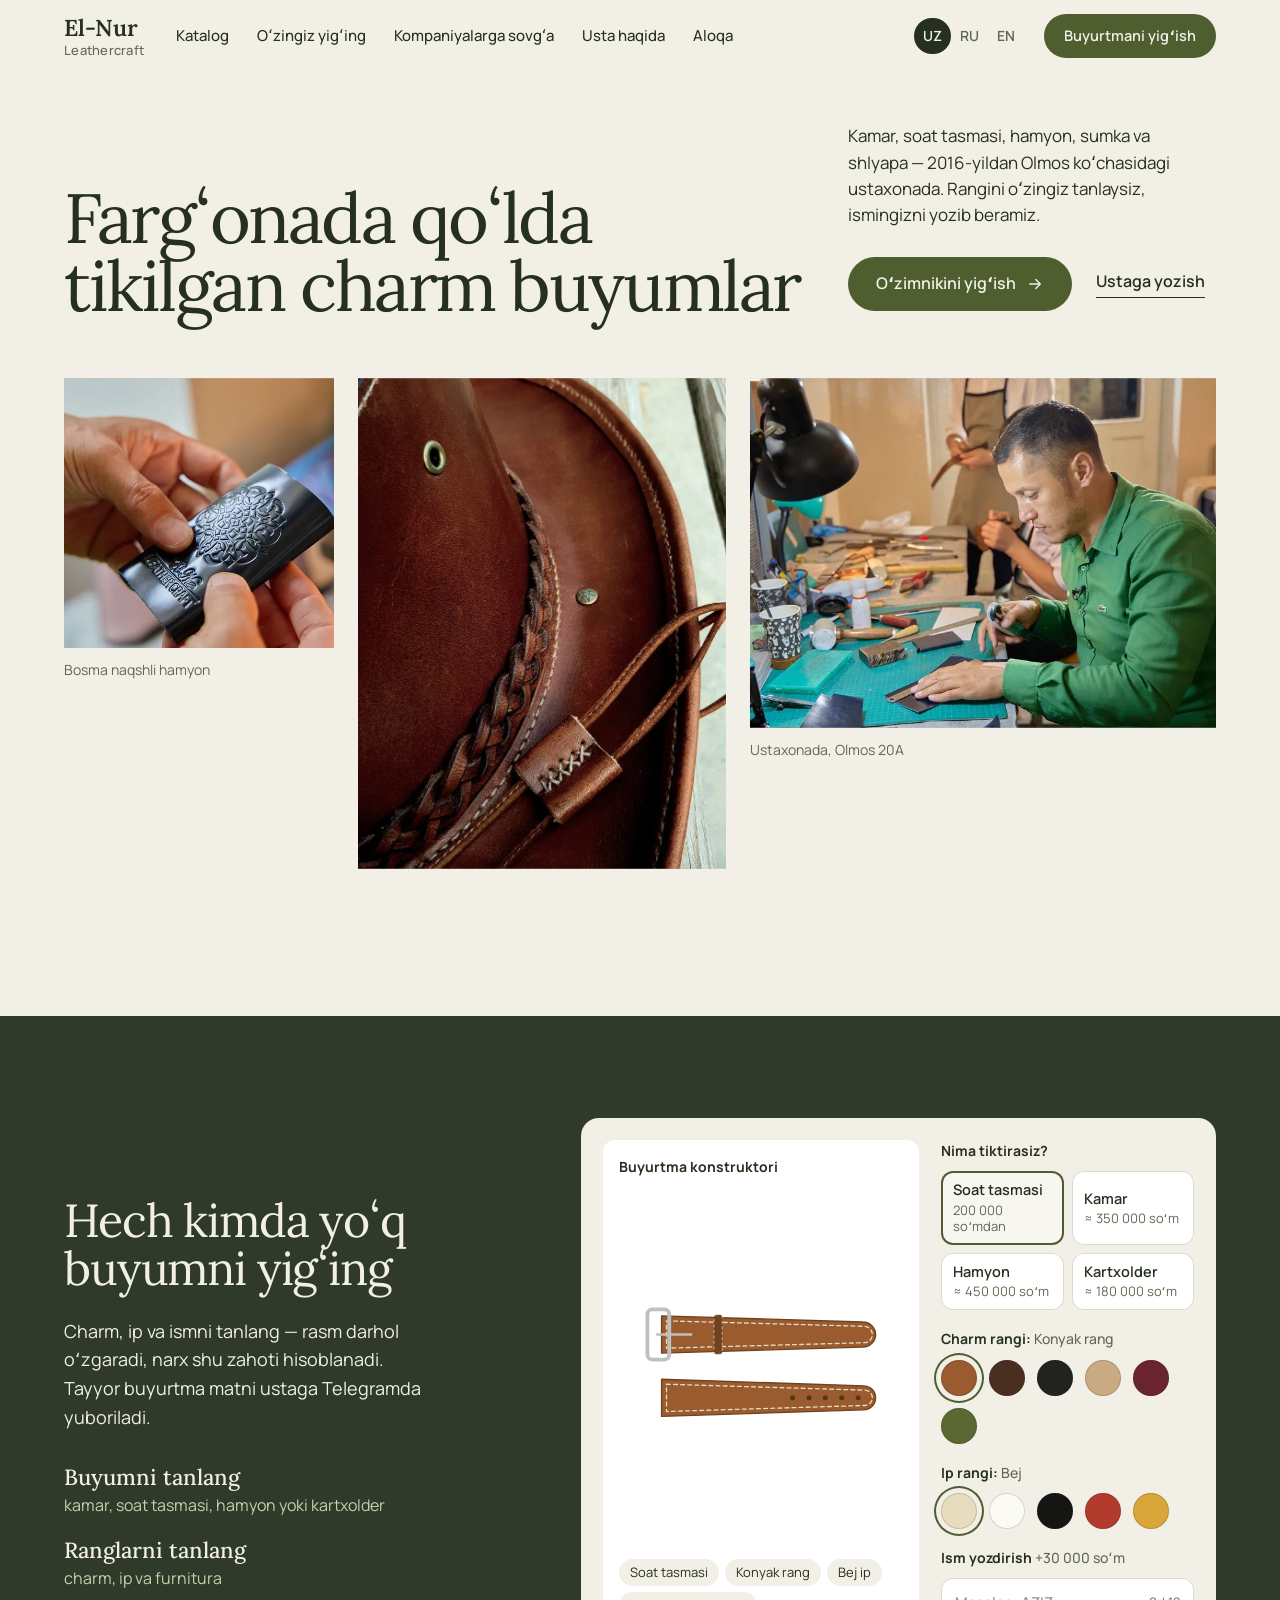
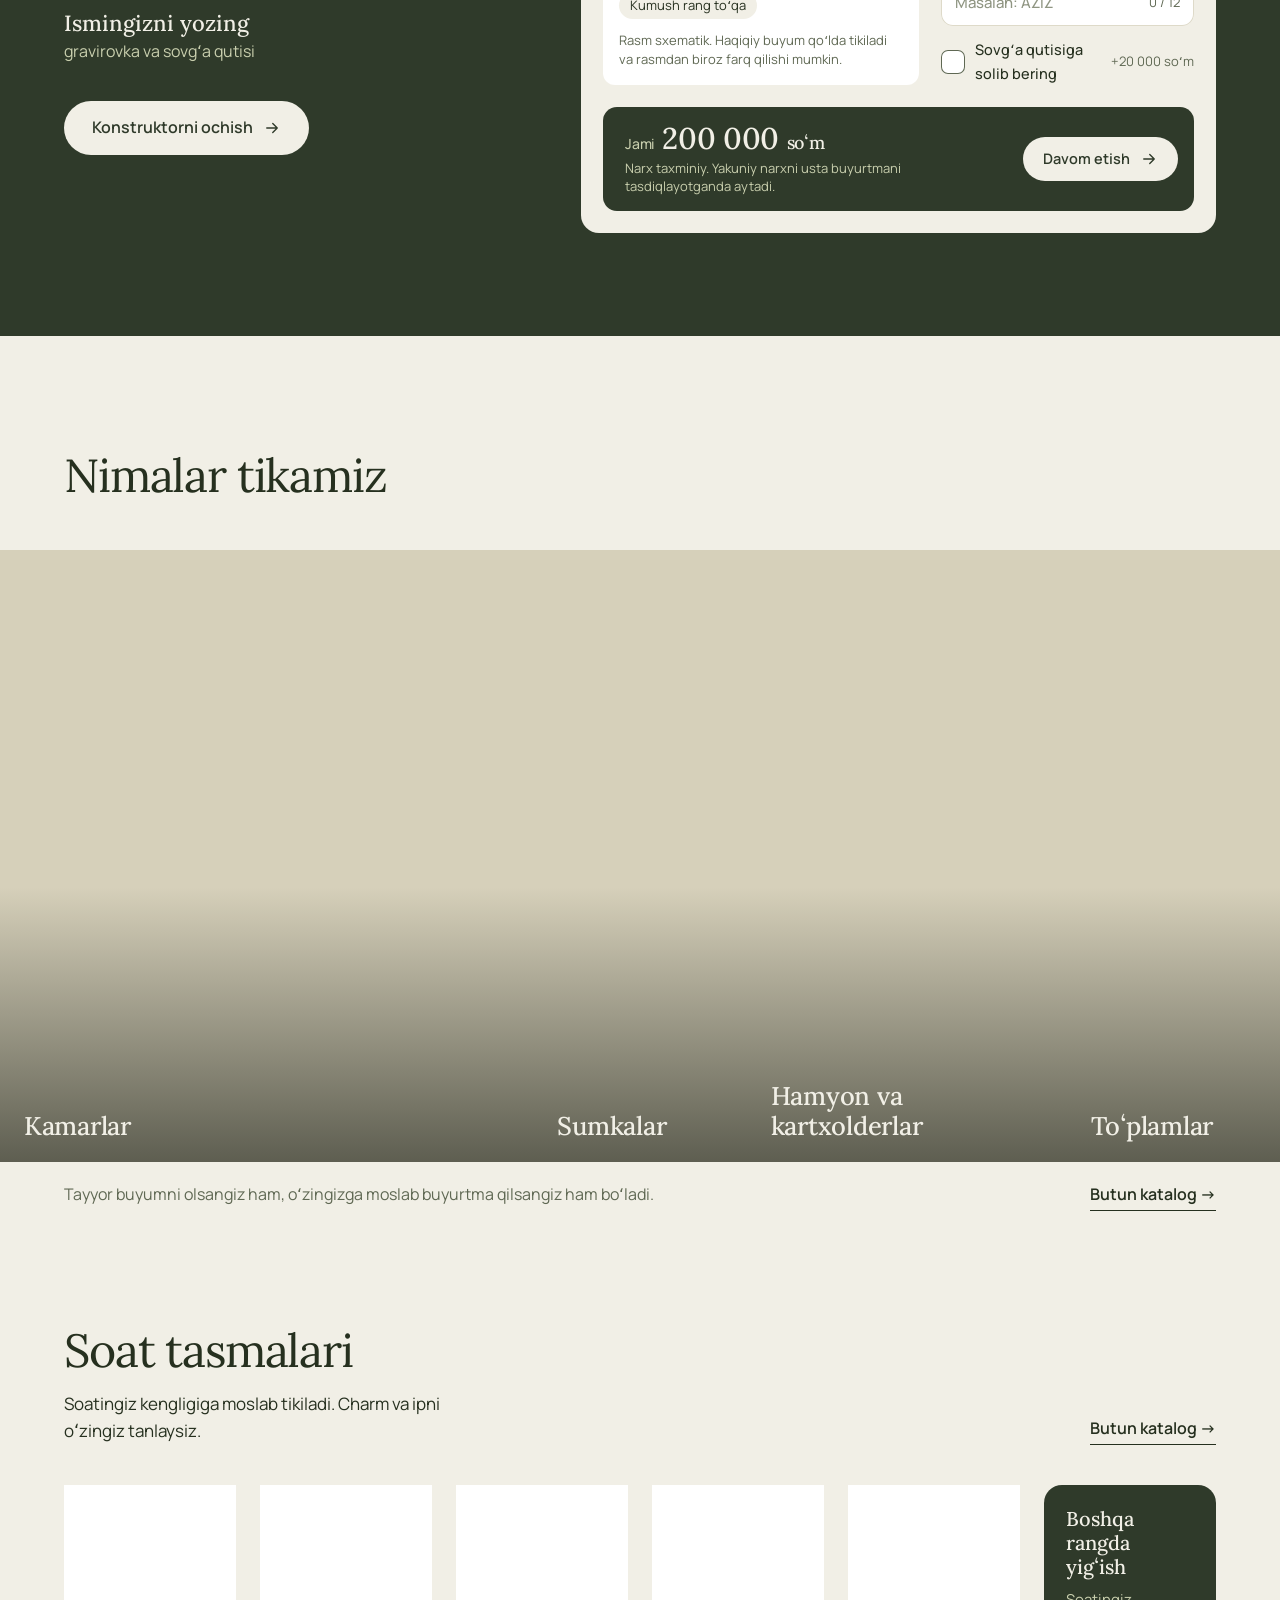
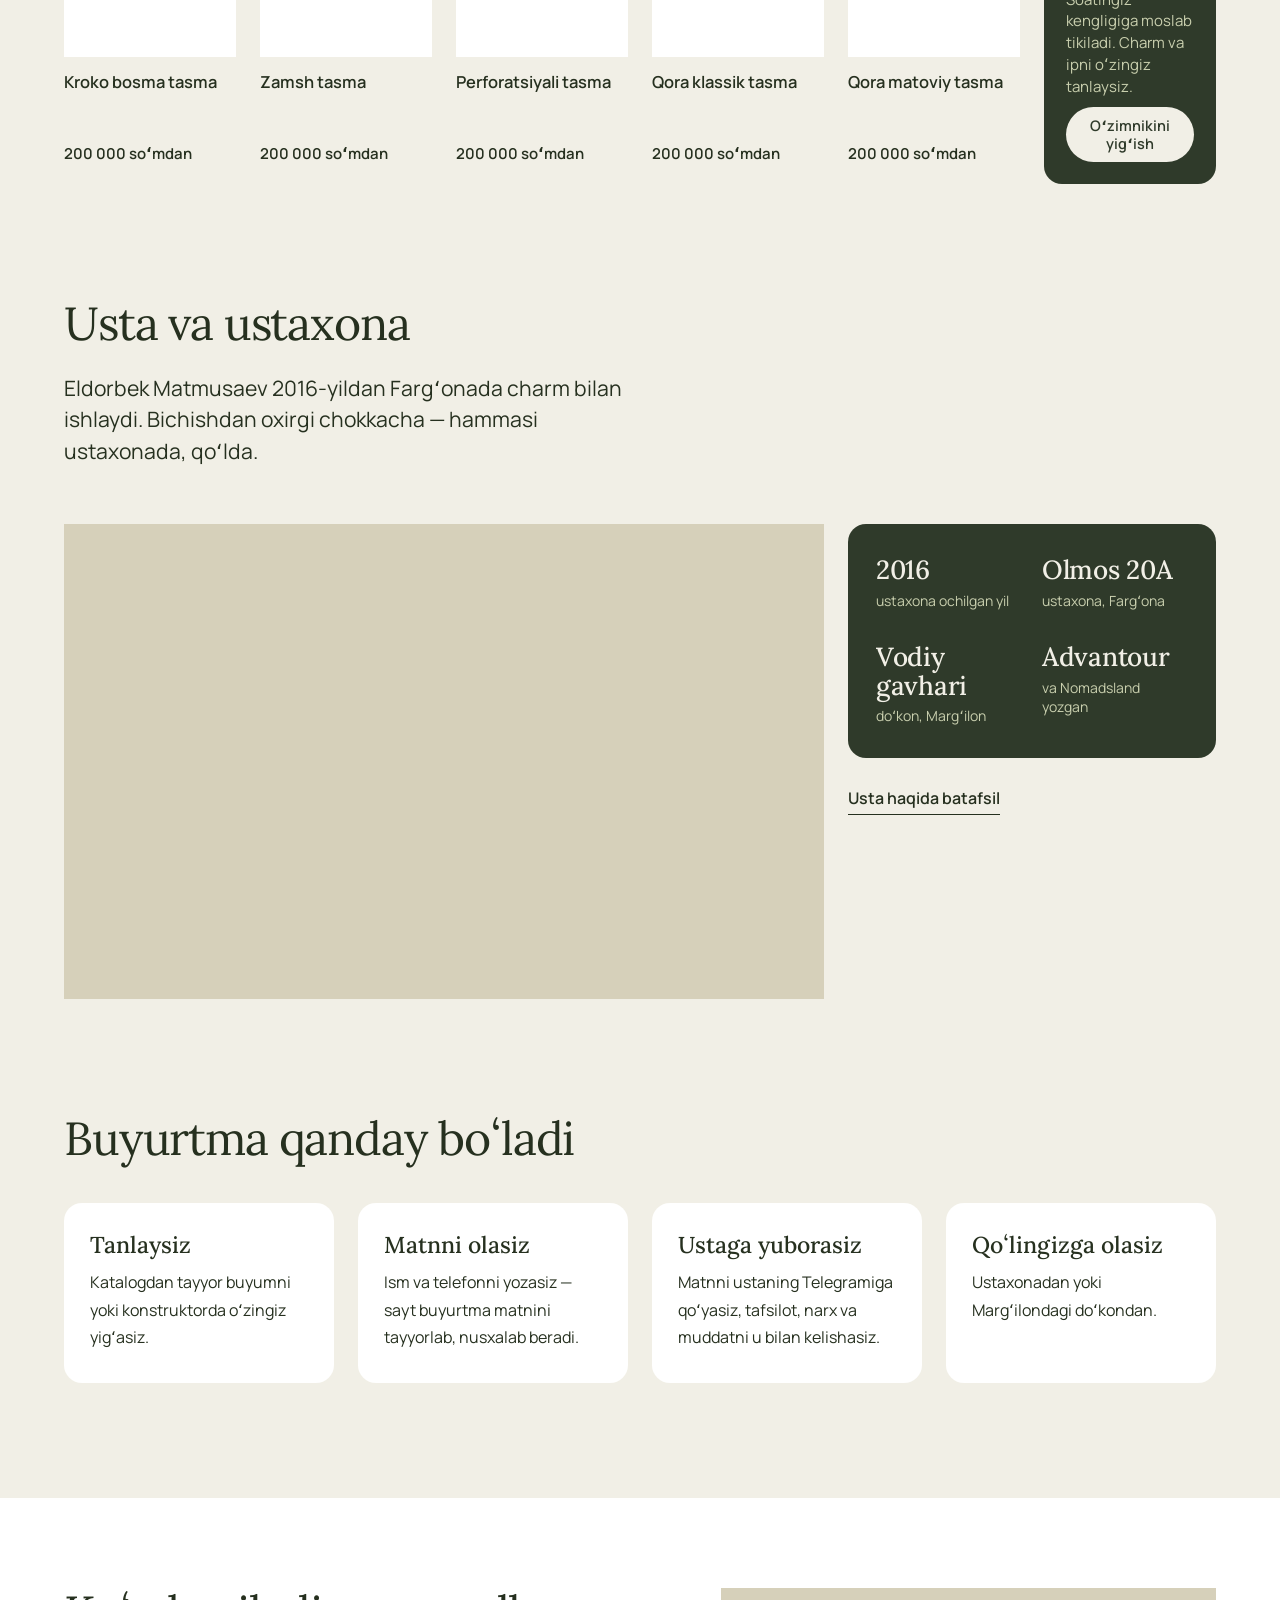
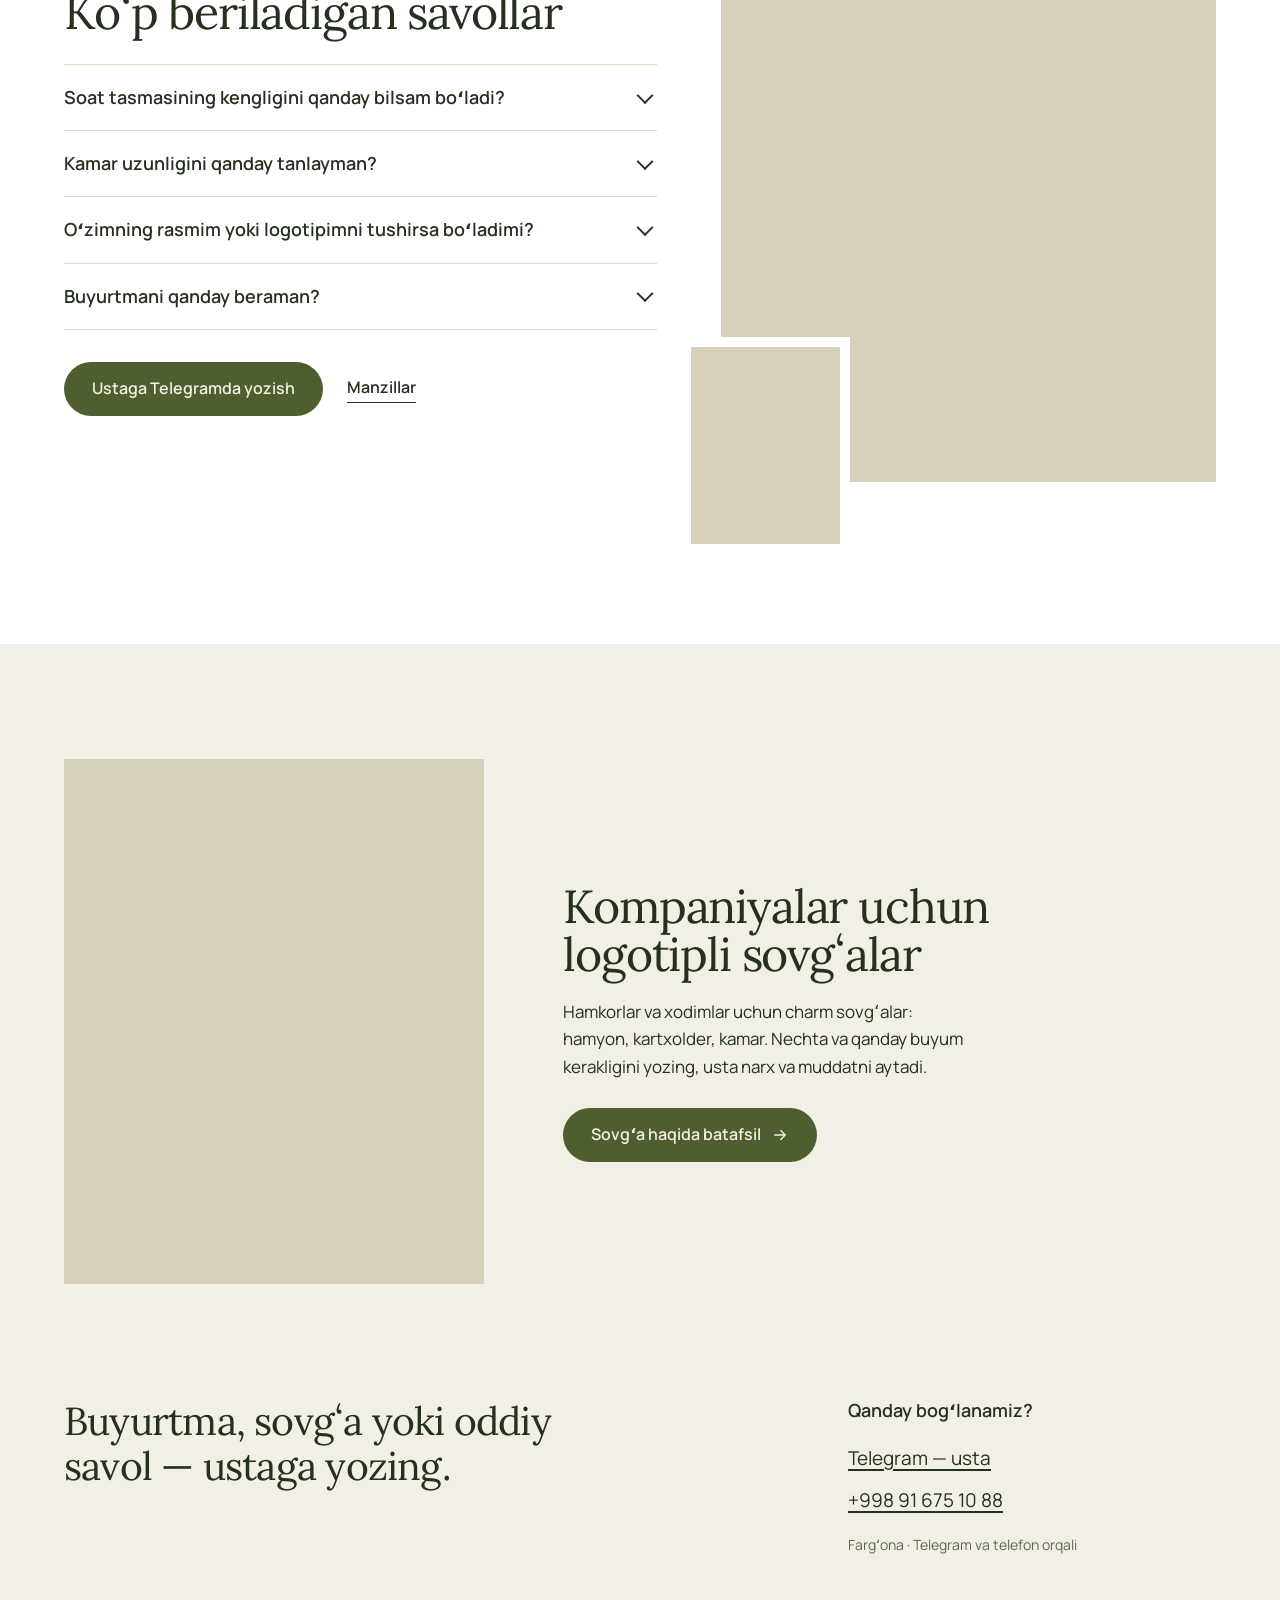
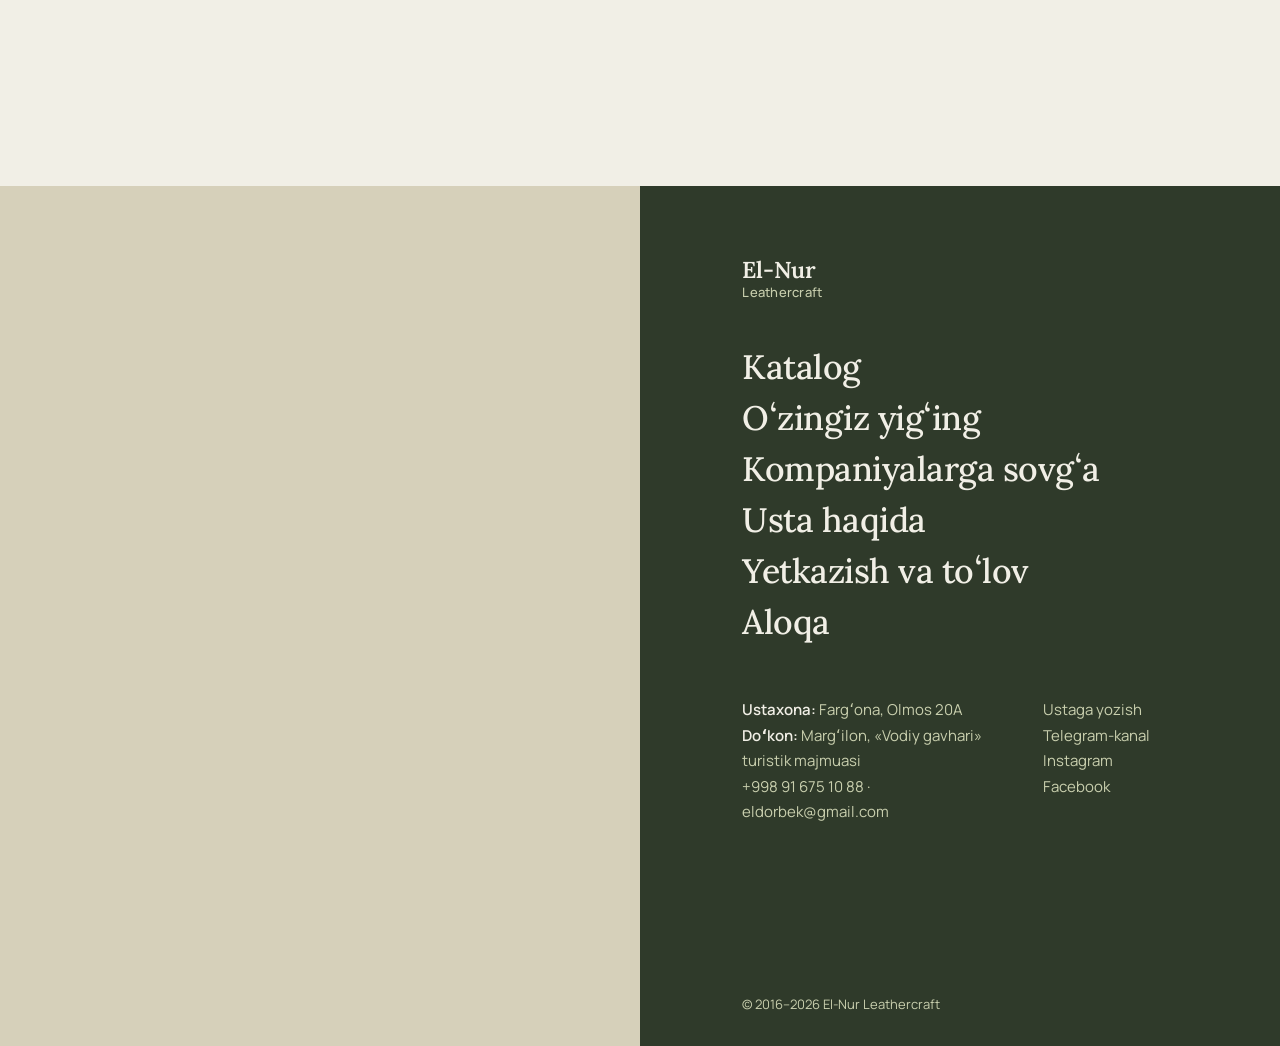
==== commit 11f2bf93: "Animatsiyalar yumshoqroq: bloklar sekin paydo boʻladi va yoʻqoladi, sahifalar orasida silliq oʻtish " ====
--- a/index.html
+++ b/index.html
@@ -14,7 +14,7 @@
 <link rel="icon" type="image/svg+xml" href="img/favicon.svg"><link rel="icon" type="image/png" sizes="48x48" href="img/favicon-48.png">
 <link rel="preconnect" href="https://fonts.googleapis.com"><link rel="preconnect" href="https://fonts.gstatic.com" crossorigin>
 <link href="https://fonts.googleapis.com/css2?family=Lora:wght@400;500;600&family=Manrope:wght@400;500;600;700&display=swap" rel="stylesheet">
-<link rel="stylesheet" href="css/style.css?v=1811c">
+<link rel="stylesheet" href="css/style.css?v=1911a">
 <script>document.documentElement.className+=" js";try{if(sessionStorage.getItem("pt")){document.documentElement.className+=" pt-in";sessionStorage.removeItem("pt")}}catch(e){}setTimeout(function(){if(!window.__mot)document.documentElement.classList.add("nomotion")},3000);</script>
 <script>window.PAGE_META={"uz":["Qoʻlda tikilgan charm buyumlar, Fargʻona — El-Nur","Charm kamar, soat tasmasi, hamyon, sumka va shlyapa buyurtmaga: rangini oʻzingiz tanlaysiz, ismingizni yozamiz. Fargʻonadagi ustaxona, 2016-yildan."],"ru":["Кожаные изделия ручной работы в Фергане — El-Nur","Ремни, ремешки для часов, кошельки, сумки и шляпы на заказ: выберите цвет кожи и нитки, добавьте имя. Мастерская в Фергане с 2016 года."],"en":["Handmade Leather Goods from Fergana — El-Nur Leathercraft","Belts, watch straps, wallets, bags and hats made to order in Fergana, Uzbekistan. Pick the leather and thread, add your name. Since 2016."]};</script>
 <script type="application/ld+json">{"@context":"https://schema.org","@graph":[{"@type":"LocalBusiness","@id":"https://rakhmatmir.github.io/elnur-leather/#workshop","name":"El-Nur Leathercraft","url":"https://rakhmatmir.github.io/elnur-leather/","image":"https://rakhmatmir.github.io/elnur-leather/img/og.jpg","telephone":"+998916751088","address":{"@type":"PostalAddress","streetAddress":"Olmos 20A","addressLocality":"Fargʻona","addressCountry":"UZ"},"sameAs":["https://www.instagram.com/elnurleather/","https://www.facebook.com/elnurleather","https://t.me/elnurleather","https://t.me/eldor6ek"]},{"@type":"LocalBusiness","@id":"https://rakhmatmir.github.io/elnur-leather/#shop","name":"El-Nur Leathercraft","url":"https://rakhmatmir.github.io/elnur-leather/","image":"https://rakhmatmir.github.io/elnur-leather/img/og.jpg","telephone":"+998916751088","address":{"@type":"PostalAddress","streetAddress":"«Vodiy gavhari» turistik majmuasi","addressLocality":"Margʻilon","addressCountry":"UZ"},"sameAs":["https://www.instagram.com/elnurleather/","https://t.me/elnurleather"]}]}</script>
@@ -180,12 +180,12 @@
 </footer>
 <div class="fab"><a class="tg" data-link="master" href="#" data-aria="fab.tg" aria-label="Ustaga Telegramda yozish"><svg viewBox="0 0 24 24" fill="none" stroke="currentColor" stroke-width="1.7" stroke-linejoin="round" aria-hidden="true"><path d="M21 4L3 11.2l6.3 2.3L18 7.5l-6.6 7.2 7.1 5.3L21 4z"/></svg></a></div>
 <div class="pt" aria-hidden="true"></div>
-<script src="js/i18n.js?v=1811c" defer></script>
-<script src="js/config.js?v=1811c" defer></script>
-<script src="js/products.js?v=1811c" defer></script>
-<script src="js/main.js?v=1811c" defer></script>
-<script src="js/builder.js?v=1811c" defer></script>
-<script src="js/catalog.js?v=1811c" defer></script>
-<script src="js/motion.js?v=1811c" defer></script>
+<script src="js/i18n.js?v=1911a" defer></script>
+<script src="js/config.js?v=1911a" defer></script>
+<script src="js/products.js?v=1911a" defer></script>
+<script src="js/main.js?v=1911a" defer></script>
+<script src="js/builder.js?v=1911a" defer></script>
+<script src="js/catalog.js?v=1911a" defer></script>
+<script src="js/motion.js?v=1911a" defer></script>
 </body>
 </html>
--- a/css/style.css
+++ b/css/style.css
@@ -7,6 +7,7 @@
   --r:18px; --header:72px; --bar:72px; --m:clamp(16px,5vw,80px); --gap:24px; --sec:clamp(72px,9vw,140px);
   --serif:"Lora",Georgia,serif; --sans:"Manrope",system-ui,-apple-system,"Segoe UI",sans-serif;
   --out:cubic-bezier(.16,1,.3,1);
+  --soft:cubic-bezier(.22,.61,.36,1);
 }
 *{box-sizing:border-box;margin:0;padding:0}
 html{-webkit-text-size-adjust:100%;scroll-behavior:smooth;scroll-padding-top:calc(var(--header) + 16px)}
@@ -81,29 +82,33 @@
 .btn-sm{min-height:44px;padding:10px 20px;font-size:14.5px}
 
 /* ---------- движение ---------- */
-.js:not(.nomotion) .rv{opacity:0;transform:translateY(var(--ry,26px));transition:opacity .85s var(--out) var(--d,0ms),transform .95s var(--out) var(--d,0ms)}
+.js:not(.nomotion) .rv{opacity:0;transform:translateY(var(--ry,22px));transition:opacity 1.1s var(--soft) 0ms,transform 1.2s var(--soft) 0ms}
+.js:not(.nomotion) .rv.in{transition:opacity 1.7s var(--soft) var(--d,0ms),transform 1.9s var(--soft) var(--d,0ms)}
 .js:not(.nomotion) .rv.in{opacity:1;transform:none}
 .cur{display:block;position:relative;overflow:hidden;background:var(--ph)}
 .cur img{width:100%;height:100%;object-fit:cover}
-.js:not(.nomotion) .cur img{clip-path:inset(100% 0 0 0);scale:1.22;transition:clip-path 1.05s cubic-bezier(.7,0,.2,1) var(--d,0ms),scale 1.5s var(--out) var(--d,0ms),transform .7s var(--out)}
+.js:not(.nomotion) .cur img{clip-path:inset(100% 0 0 0);scale:1.16;opacity:0;transition:clip-path 1.2s var(--soft),scale 1.4s var(--soft),opacity 1.1s var(--soft),transform .9s var(--soft)}
+.js:not(.nomotion) .cur.in img{opacity:1;transition:clip-path 1.9s cubic-bezier(.65,0,.25,1) var(--d,0ms),scale 2.6s var(--soft) var(--d,0ms),opacity 1.4s var(--soft) var(--d,0ms),transform .9s var(--soft)}
 .js:not(.nomotion) .cur.in img{clip-path:inset(0 0 0 0);scale:1}
-.js:not(.nomotion) .cur-hero img{clip-path:inset(0 100% 0 0);scale:1.35;transition-duration:1.5s,2.1s,.7s}
+.js:not(.nomotion) .cur-hero img{clip-path:inset(0 100% 0 0);scale:1.25}
+.js:not(.nomotion) .cur-hero.in img{transition-duration:2.4s,3.2s,1.6s,.9s}
 .js:not(.nomotion) .cur[data-par] img{scale:1.3}
 .js:not(.nomotion) .cur[data-par].in img{scale:1.1}
 .nomotion .cur[data-par] img{scale:1.1}
 @media (hover:hover){a.cur:hover img,.pc-link:hover .cur img,.panel:hover .cur img{transform:scale(1.045)}}
-.pt{position:fixed;inset:0;z-index:999;background:var(--dark);transform:translateY(100%);visibility:hidden;pointer-events:none}
-.pt.on{visibility:visible;transform:none;transition:transform .38s cubic-bezier(.7,0,.2,1)}
-.pt-in .pt{visibility:visible;transform:none}
-.pt.out{visibility:visible;transform:translateY(-100%);transition:transform .45s cubic-bezier(.7,0,.2,1)}
+.pt{position:fixed;inset:0;z-index:999;background:var(--bg);opacity:0;visibility:hidden;pointer-events:none}
+.pt.on{visibility:visible;opacity:1;transition:opacity .7s var(--soft)}
+.pt-in .pt{visibility:visible;opacity:1}
+.pt.out{visibility:visible;opacity:0;transition:opacity 1s var(--soft)}
 @media (prefers-reduced-motion:no-preference){
   @view-transition{navigation:auto}
-  ::view-transition{background:var(--dark)}
-  ::view-transition-old(root){animation:vt-out .32s cubic-bezier(.7,0,.2,1) both}
-  ::view-transition-new(root){animation:vt-in .45s var(--out) both}
-}
-@keyframes vt-out{to{opacity:0;transform:translateY(-14px)}}
-@keyframes vt-in{from{opacity:0;transform:translateY(18px)}}
+  ::view-transition{background:var(--bg)}
+  ::view-transition-group(root){animation-duration:1.1s}
+  ::view-transition-old(root){animation:vt-out .75s cubic-bezier(.4,0,.2,1) both}
+  ::view-transition-new(root){animation:vt-in 1.1s cubic-bezier(.22,.61,.36,1) .25s both}
+}
+@keyframes vt-out{to{opacity:0;transform:translateY(-8px)}}
+@keyframes vt-in{from{opacity:0;transform:translateY(12px)}}
 .toast{position:fixed;left:50%;bottom:24px;z-index:80;max-width:min(92vw,460px);background:var(--dark);color:var(--on-dark);padding:14px 20px;border-radius:14px;font-size:15px;line-height:1.4;opacity:0;transform:translate(-50%,16px);pointer-events:none;transition:opacity .3s,transform .4s var(--out)}
 .toast.on{opacity:1;transform:translate(-50%,0)}
 
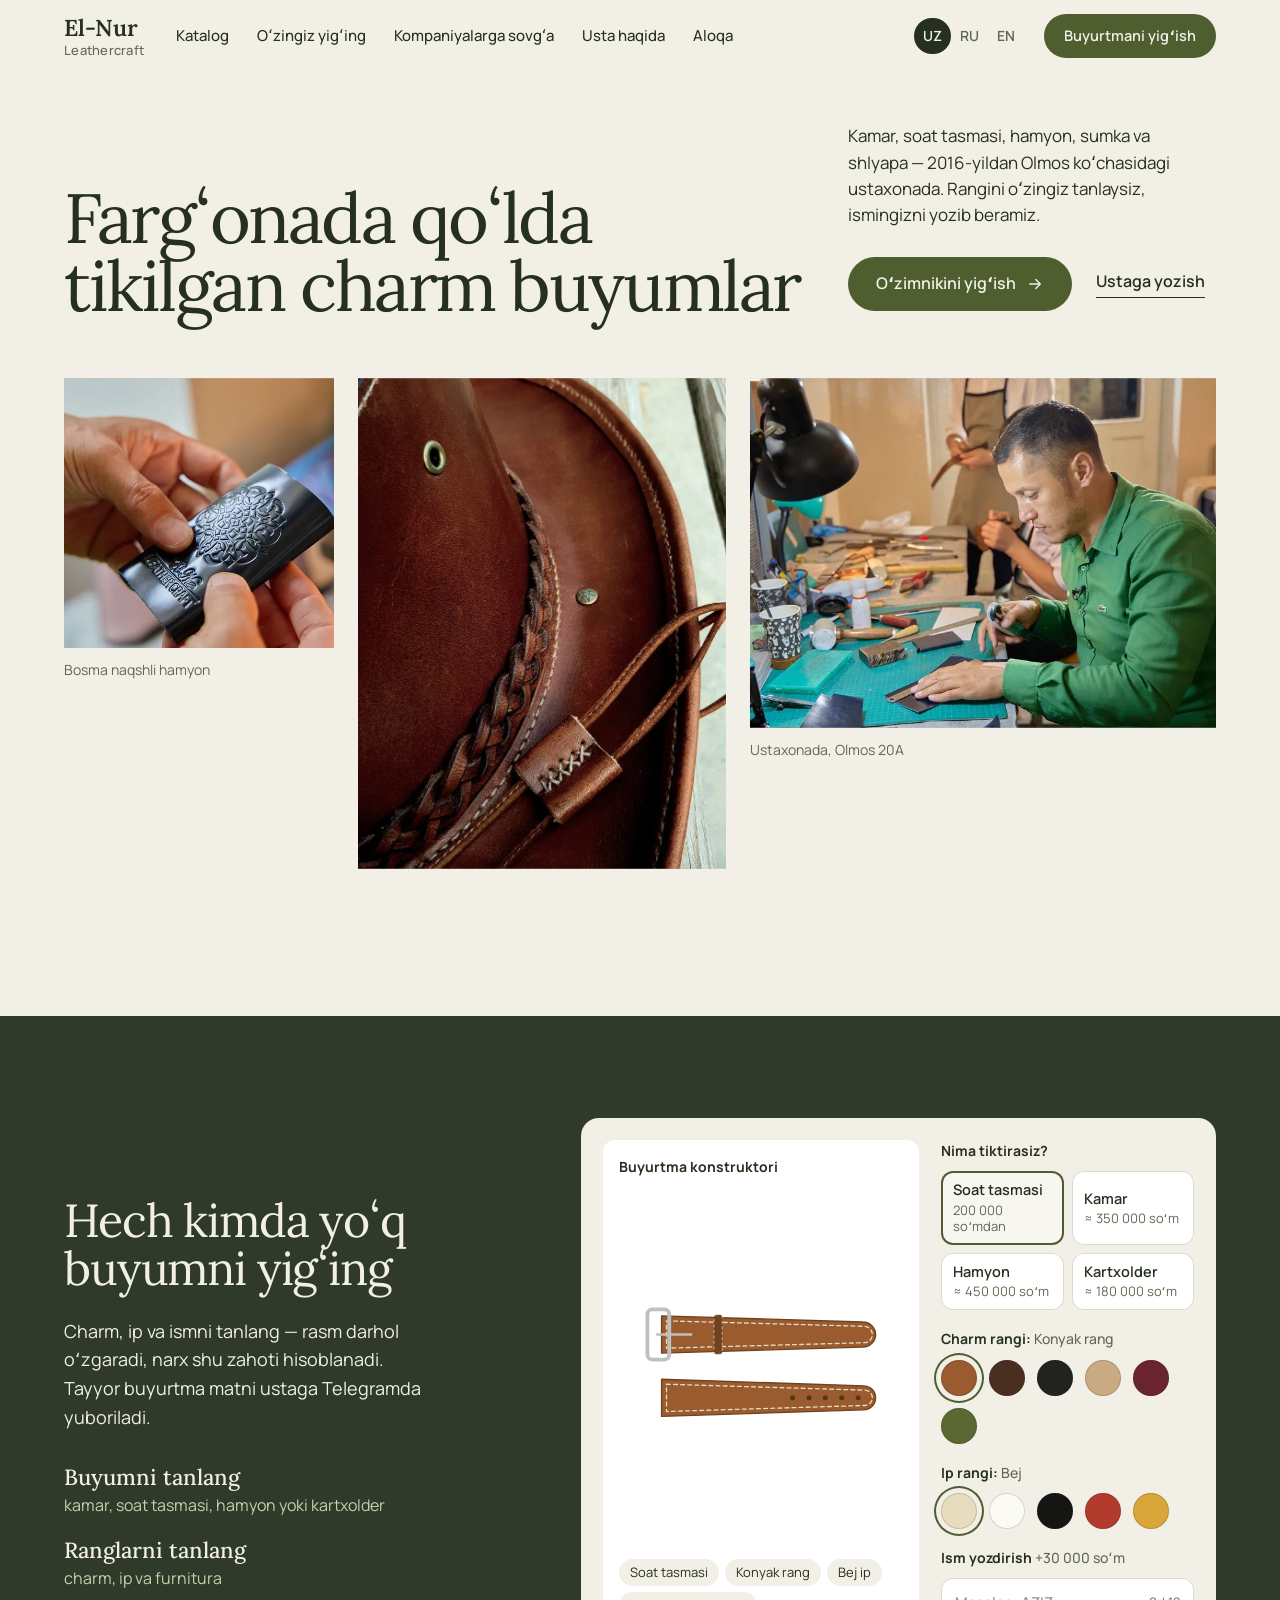
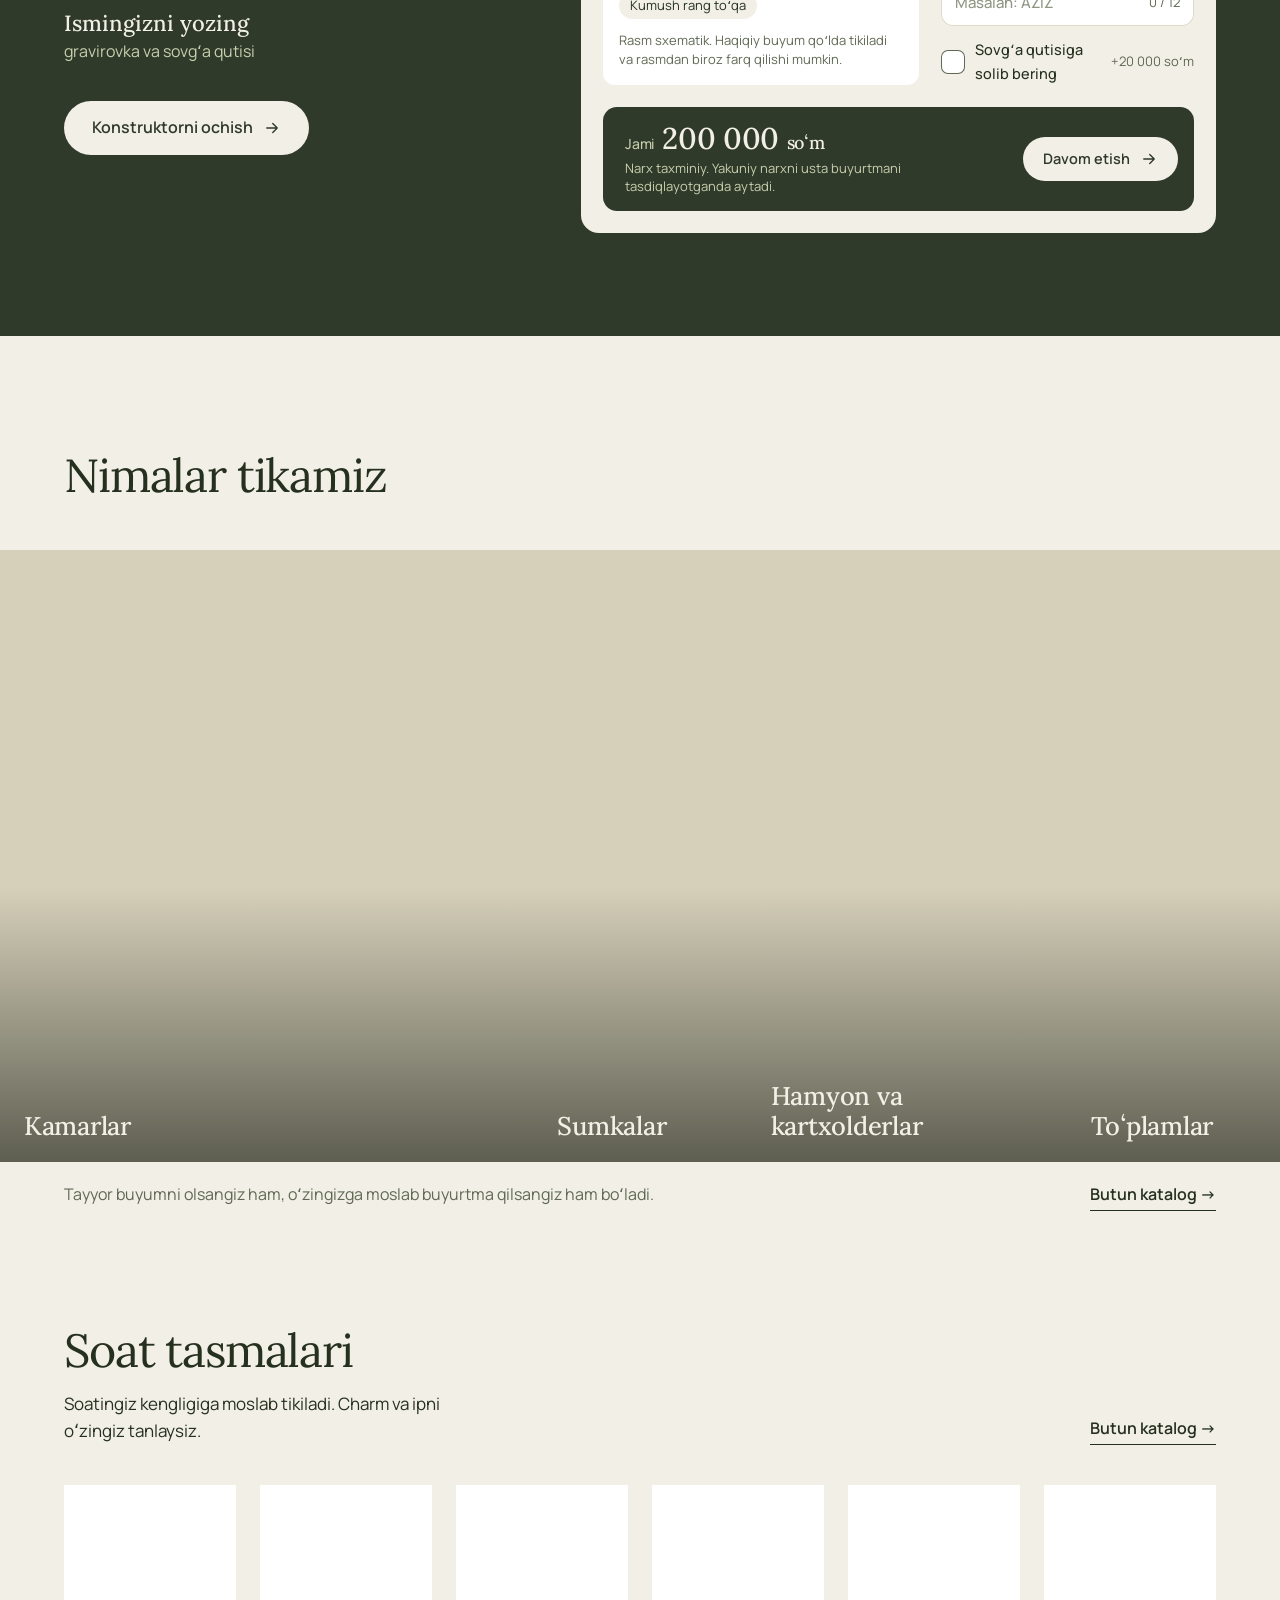
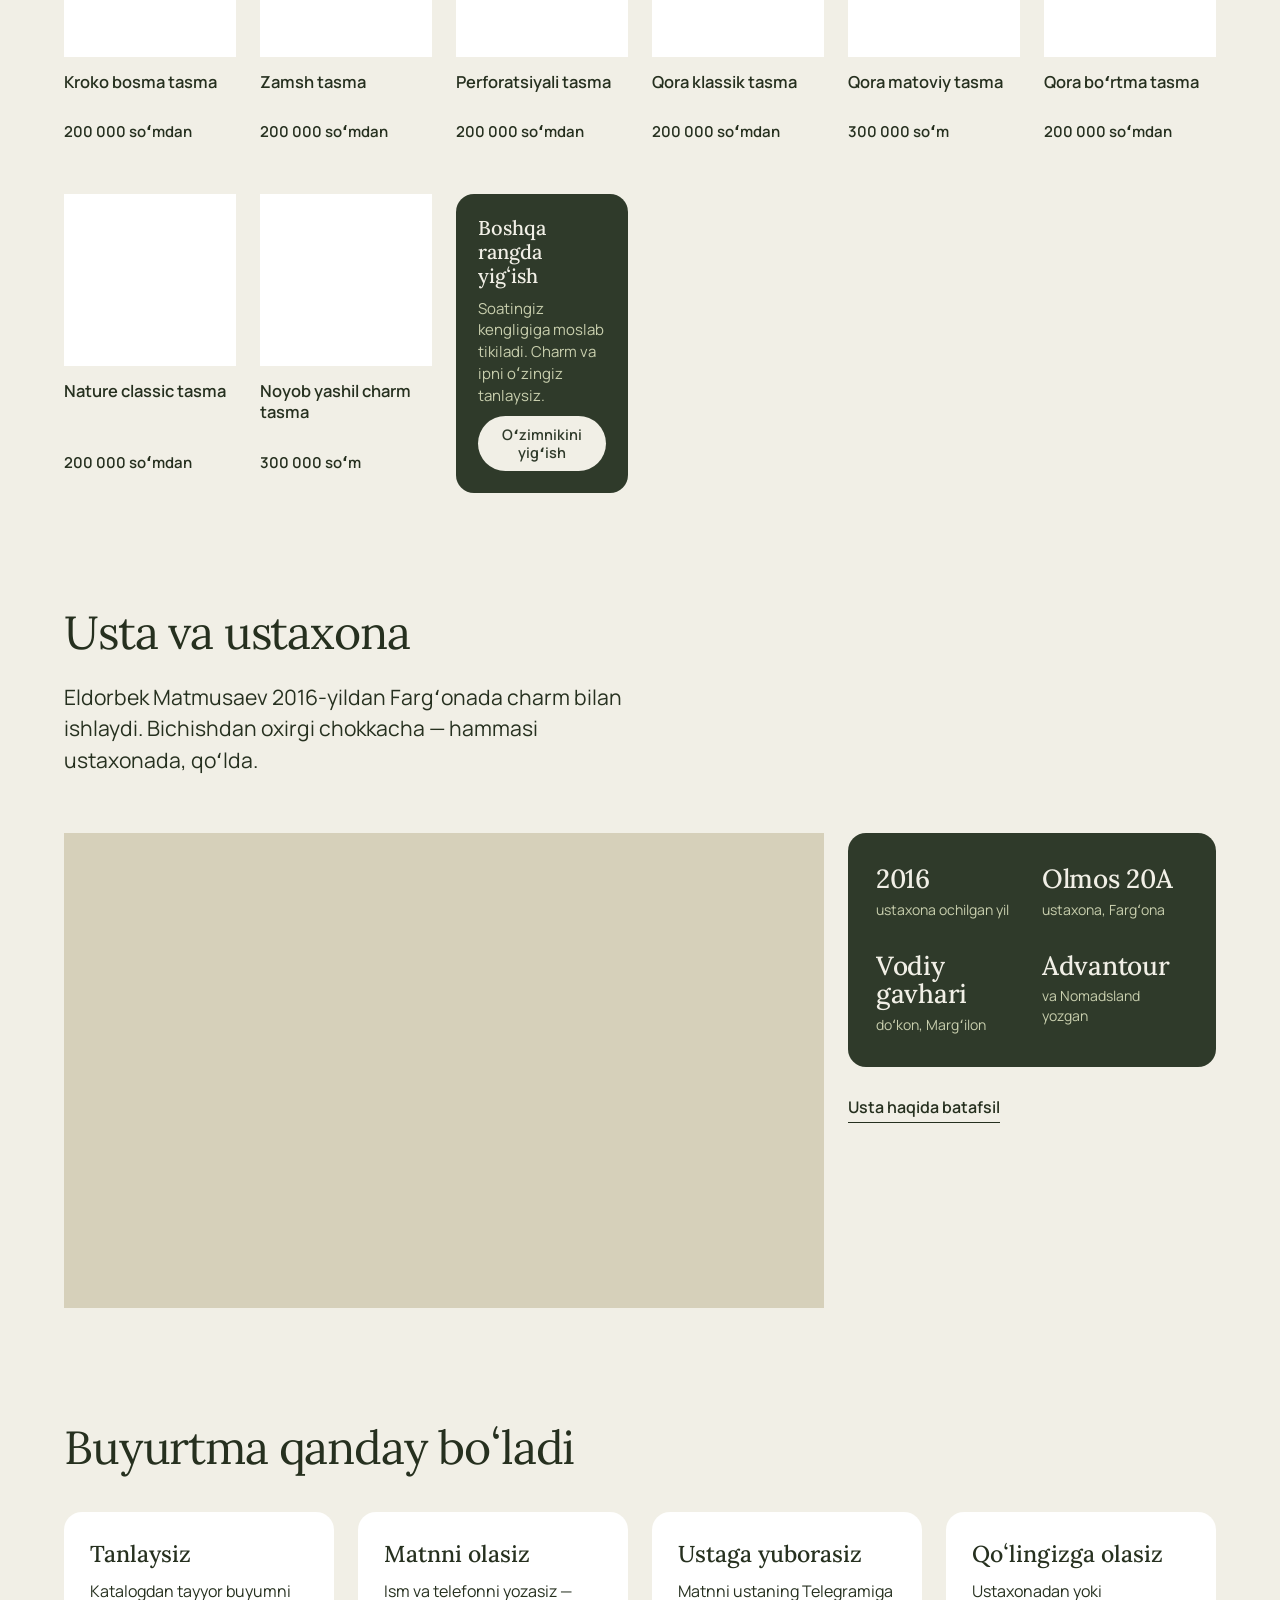
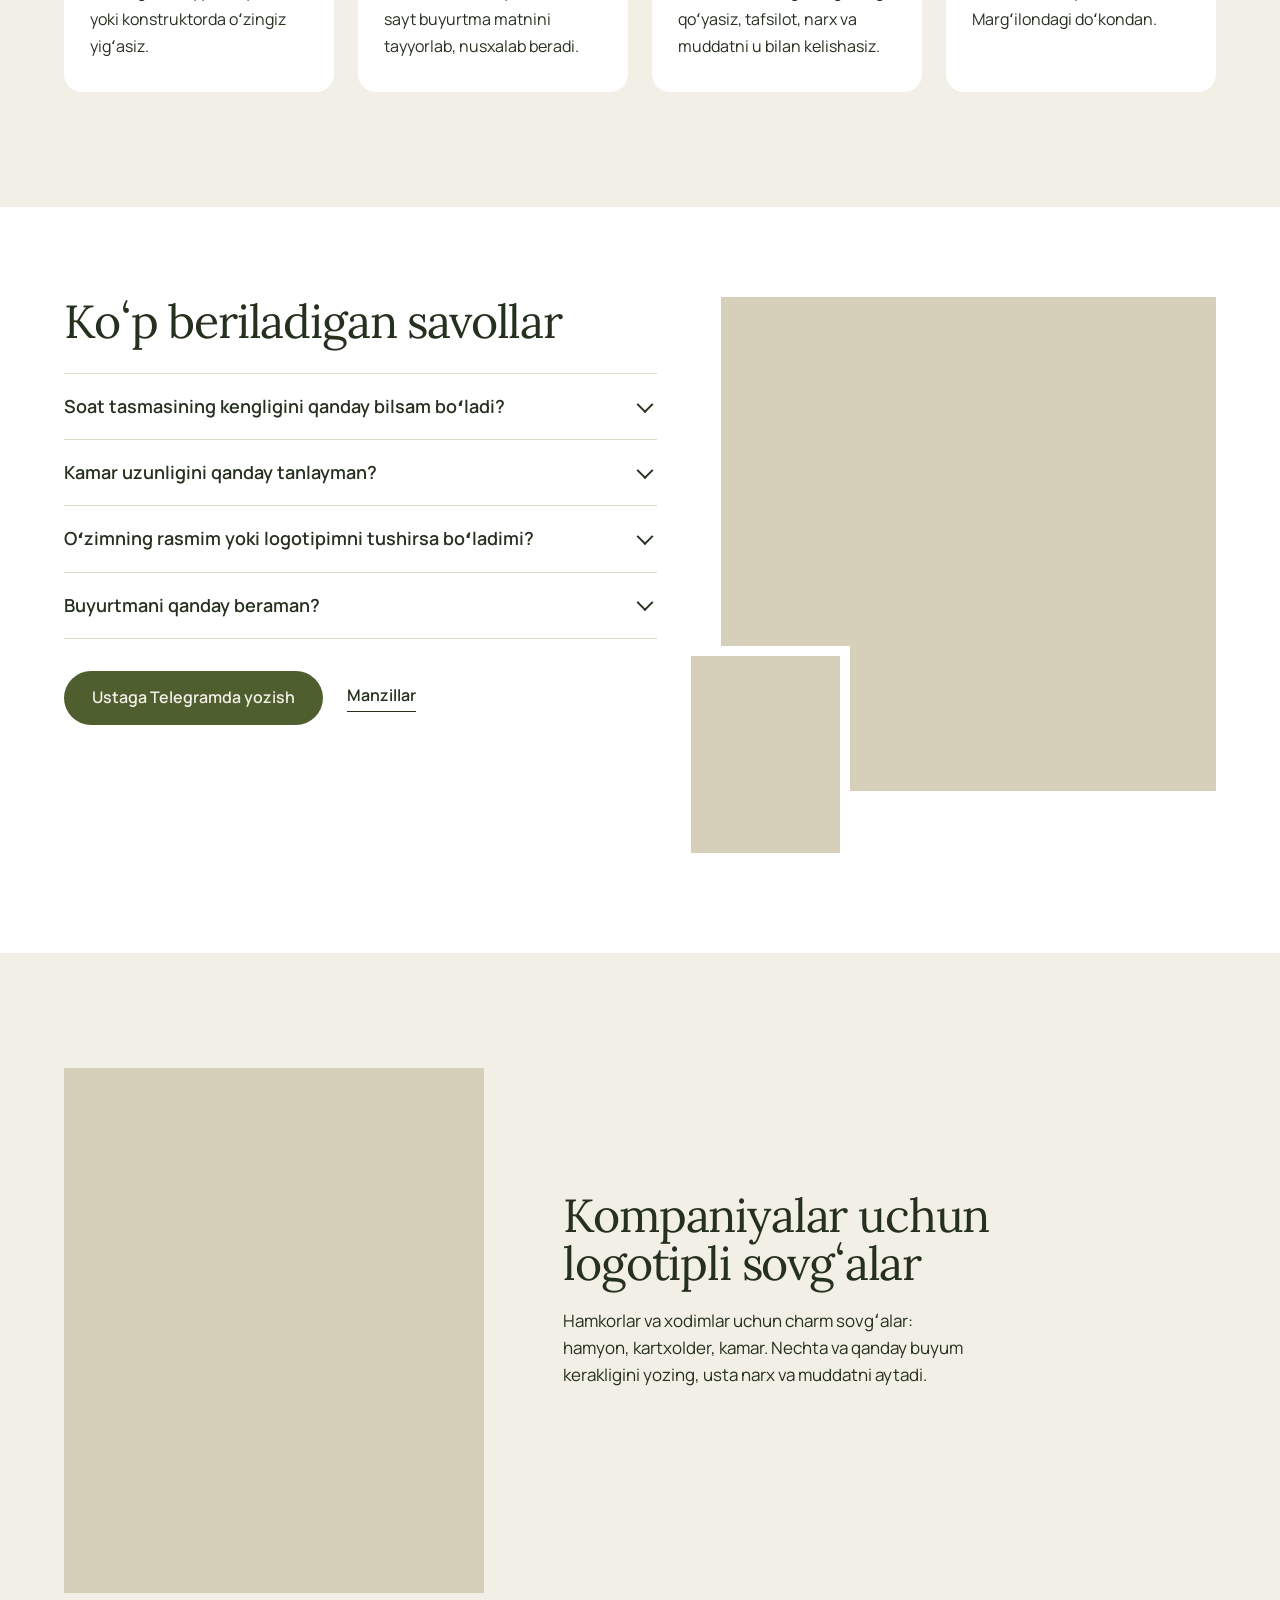
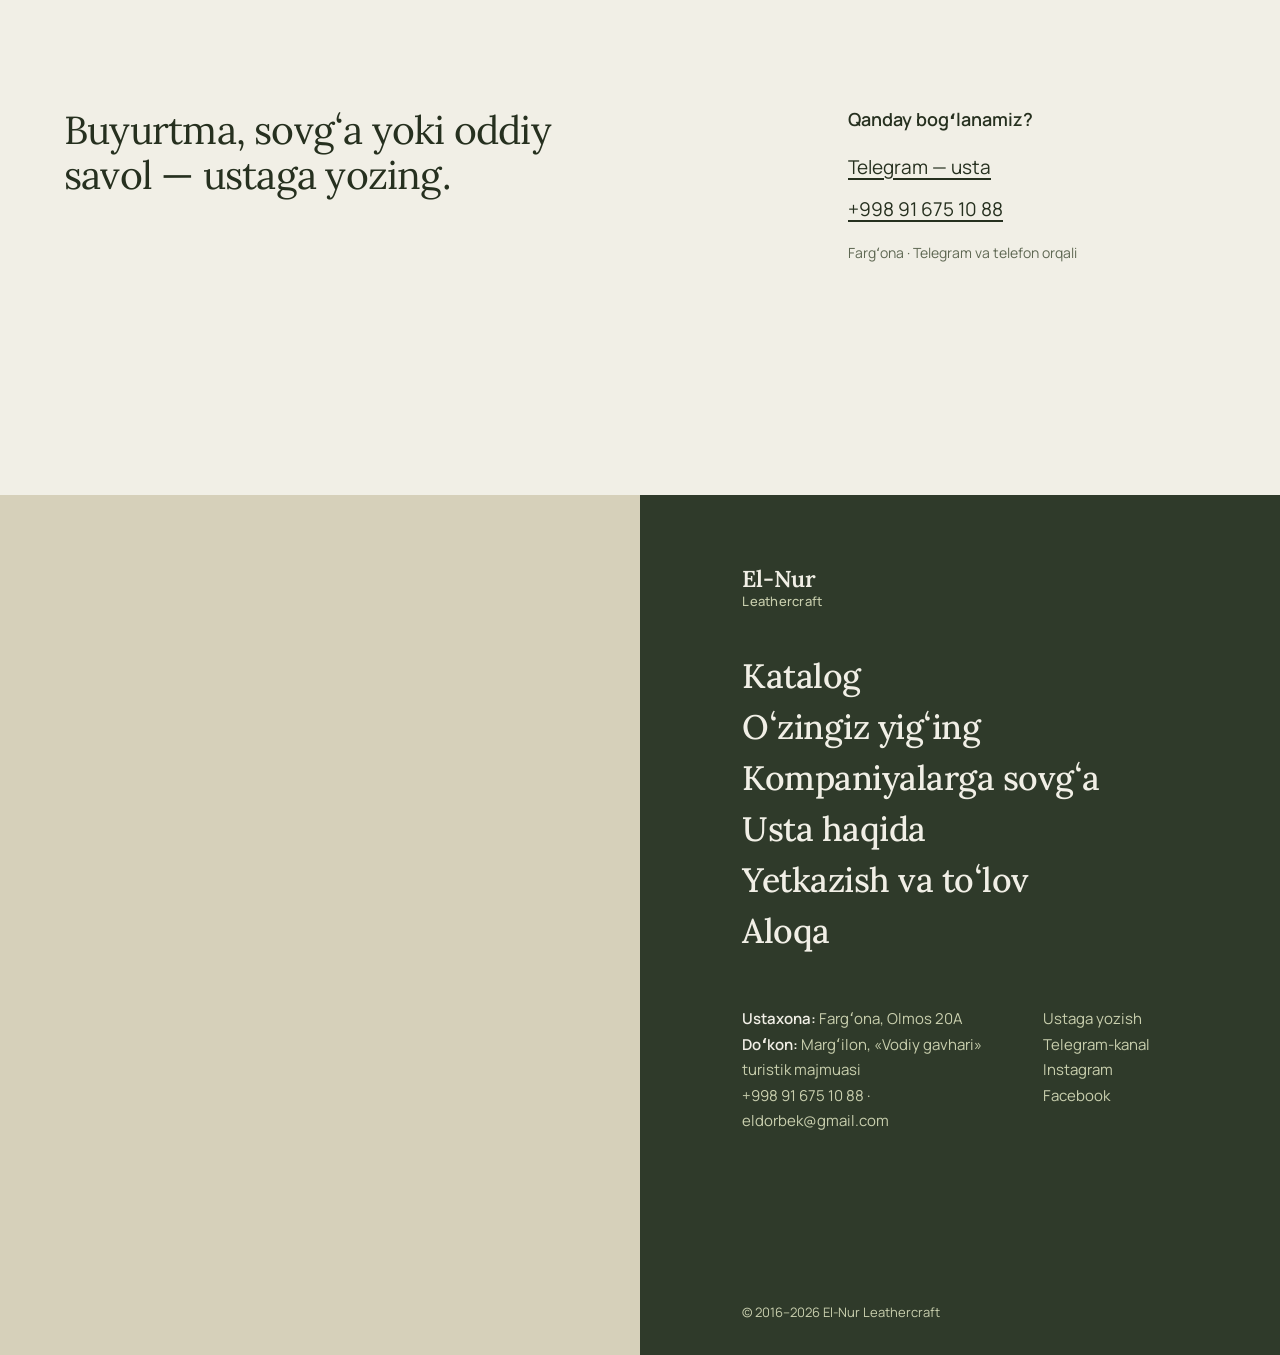
==== commit 32f9cd8c: "Katalog: 13 ta yangi buyum va ustaning haqiqiy narxlari Eski sayt admin panelidagi buyumlar va narxl" ====
--- a/index.html
+++ b/index.html
@@ -14,7 +14,7 @@
 <link rel="icon" type="image/svg+xml" href="img/favicon.svg"><link rel="icon" type="image/png" sizes="48x48" href="img/favicon-48.png">
 <link rel="preconnect" href="https://fonts.googleapis.com"><link rel="preconnect" href="https://fonts.gstatic.com" crossorigin>
 <link href="https://fonts.googleapis.com/css2?family=Lora:wght@400;500;600&family=Manrope:wght@400;500;600;700&display=swap" rel="stylesheet">
-<link rel="stylesheet" href="css/style.css?v=1911a">
+<link rel="stylesheet" href="css/style.css?v=2111a">
 <script>document.documentElement.className+=" js";try{if(sessionStorage.getItem("pt")){document.documentElement.className+=" pt-in";sessionStorage.removeItem("pt")}}catch(e){}setTimeout(function(){if(!window.__mot)document.documentElement.classList.add("nomotion")},3000);</script>
 <script>window.PAGE_META={"uz":["Qoʻlda tikilgan charm buyumlar, Fargʻona — El-Nur","Charm kamar, soat tasmasi, hamyon, sumka va shlyapa buyurtmaga: rangini oʻzingiz tanlaysiz, ismingizni yozamiz. Fargʻonadagi ustaxona, 2016-yildan."],"ru":["Кожаные изделия ручной работы в Фергане — El-Nur","Ремни, ремешки для часов, кошельки, сумки и шляпы на заказ: выберите цвет кожи и нитки, добавьте имя. Мастерская в Фергане с 2016 года."],"en":["Handmade Leather Goods from Fergana — El-Nur Leathercraft","Belts, watch straps, wallets, bags and hats made to order in Fergana, Uzbekistan. Pick the leather and thread, add your name. Since 2016."]};</script>
 <script type="application/ld+json">{"@context":"https://schema.org","@graph":[{"@type":"LocalBusiness","@id":"https://rakhmatmir.github.io/elnur-leather/#workshop","name":"El-Nur Leathercraft","url":"https://rakhmatmir.github.io/elnur-leather/","image":"https://rakhmatmir.github.io/elnur-leather/img/og.jpg","telephone":"+998916751088","address":{"@type":"PostalAddress","streetAddress":"Olmos 20A","addressLocality":"Fargʻona","addressCountry":"UZ"},"sameAs":["https://www.instagram.com/elnurleather/","https://www.facebook.com/elnurleather","https://t.me/elnurleather","https://t.me/eldor6ek"]},{"@type":"LocalBusiness","@id":"https://rakhmatmir.github.io/elnur-leather/#shop","name":"El-Nur Leathercraft","url":"https://rakhmatmir.github.io/elnur-leather/","image":"https://rakhmatmir.github.io/elnur-leather/img/og.jpg","telephone":"+998916751088","address":{"@type":"PostalAddress","streetAddress":"«Vodiy gavhari» turistik majmuasi","addressLocality":"Margʻilon","addressCountry":"UZ"},"sameAs":["https://www.instagram.com/elnurleather/","https://t.me/elnurleather"]}]}</script>
@@ -180,12 +180,12 @@
 </footer>
 <div class="fab"><a class="tg" data-link="master" href="#" data-aria="fab.tg" aria-label="Ustaga Telegramda yozish"><svg viewBox="0 0 24 24" fill="none" stroke="currentColor" stroke-width="1.7" stroke-linejoin="round" aria-hidden="true"><path d="M21 4L3 11.2l6.3 2.3L18 7.5l-6.6 7.2 7.1 5.3L21 4z"/></svg></a></div>
 <div class="pt" aria-hidden="true"></div>
-<script src="js/i18n.js?v=1911a" defer></script>
-<script src="js/config.js?v=1911a" defer></script>
-<script src="js/products.js?v=1911a" defer></script>
-<script src="js/main.js?v=1911a" defer></script>
-<script src="js/builder.js?v=1911a" defer></script>
-<script src="js/catalog.js?v=1911a" defer></script>
-<script src="js/motion.js?v=1911a" defer></script>
+<script src="js/i18n.js?v=2111a" defer></script>
+<script src="js/config.js?v=2111a" defer></script>
+<script src="js/products.js?v=2111a" defer></script>
+<script src="js/main.js?v=2111a" defer></script>
+<script src="js/builder.js?v=2111a" defer></script>
+<script src="js/catalog.js?v=2111a" defer></script>
+<script src="js/motion.js?v=2111a" defer></script>
 </body>
 </html>
